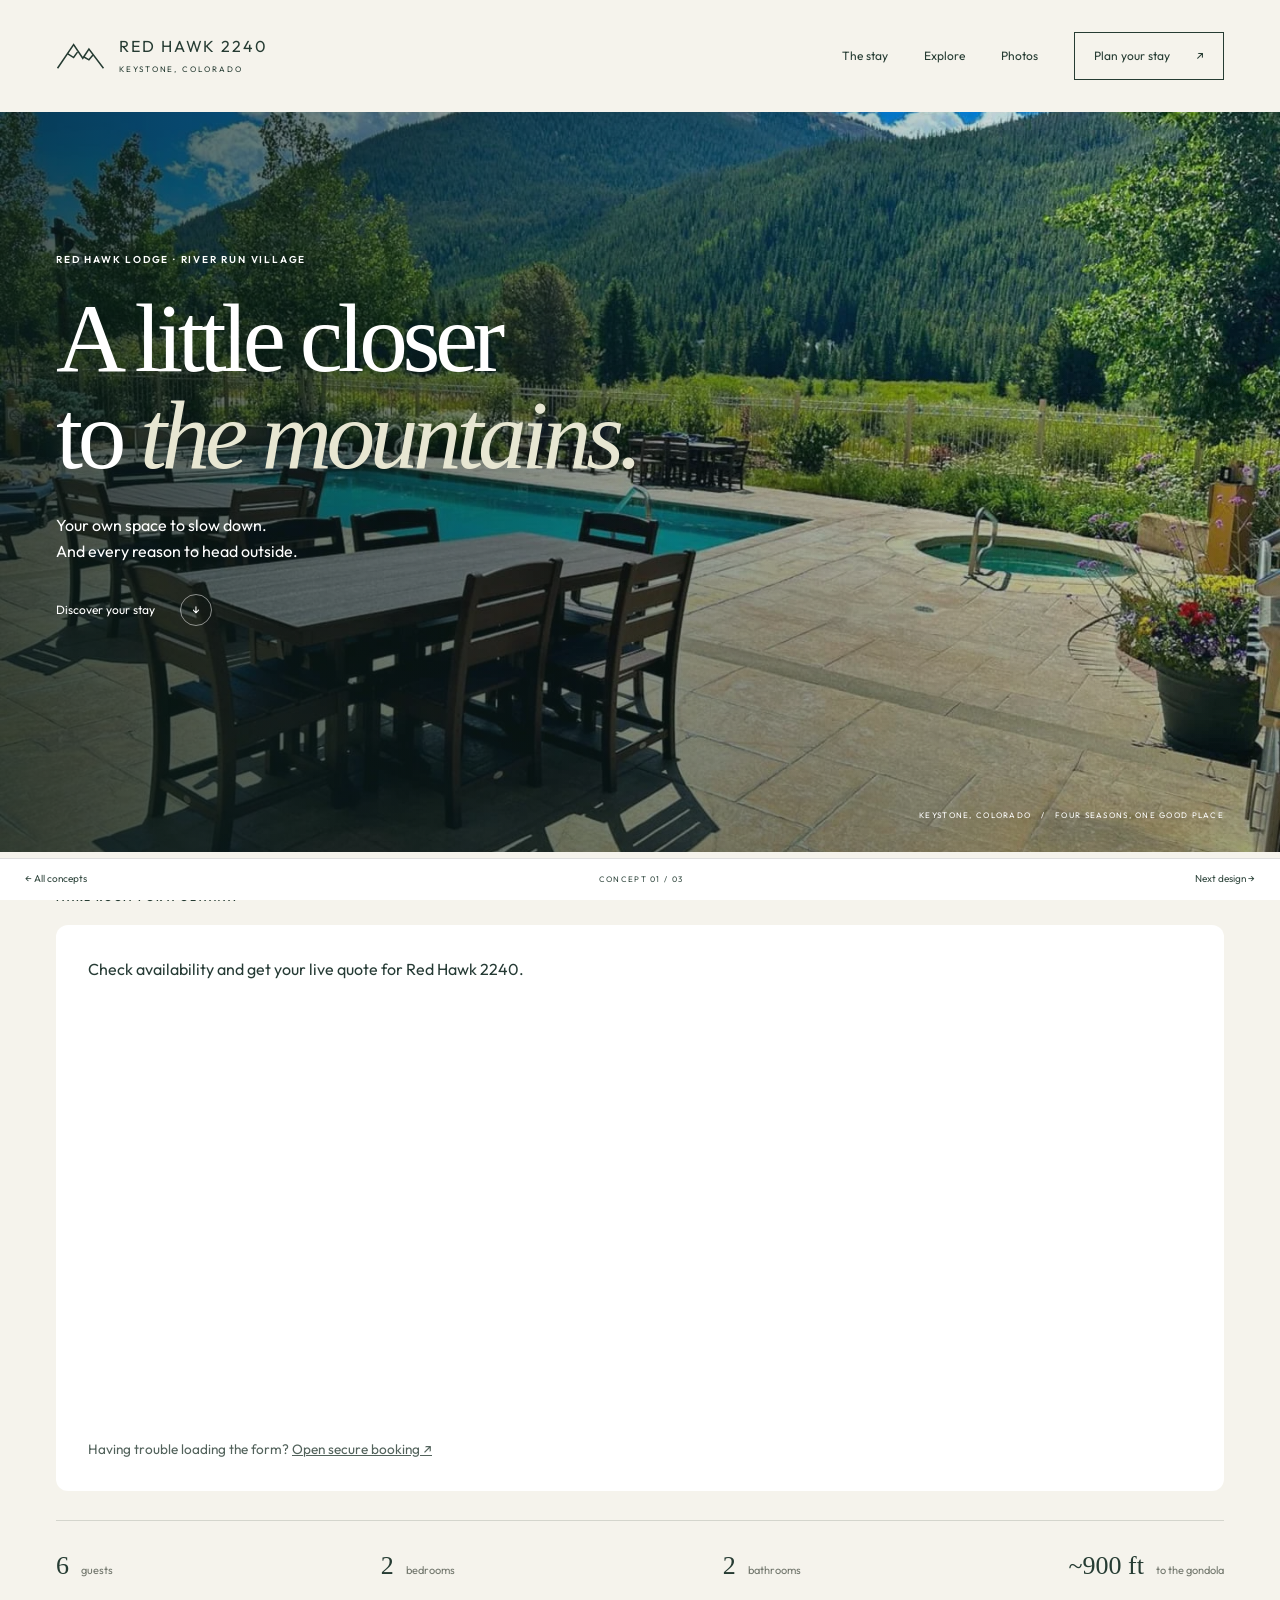
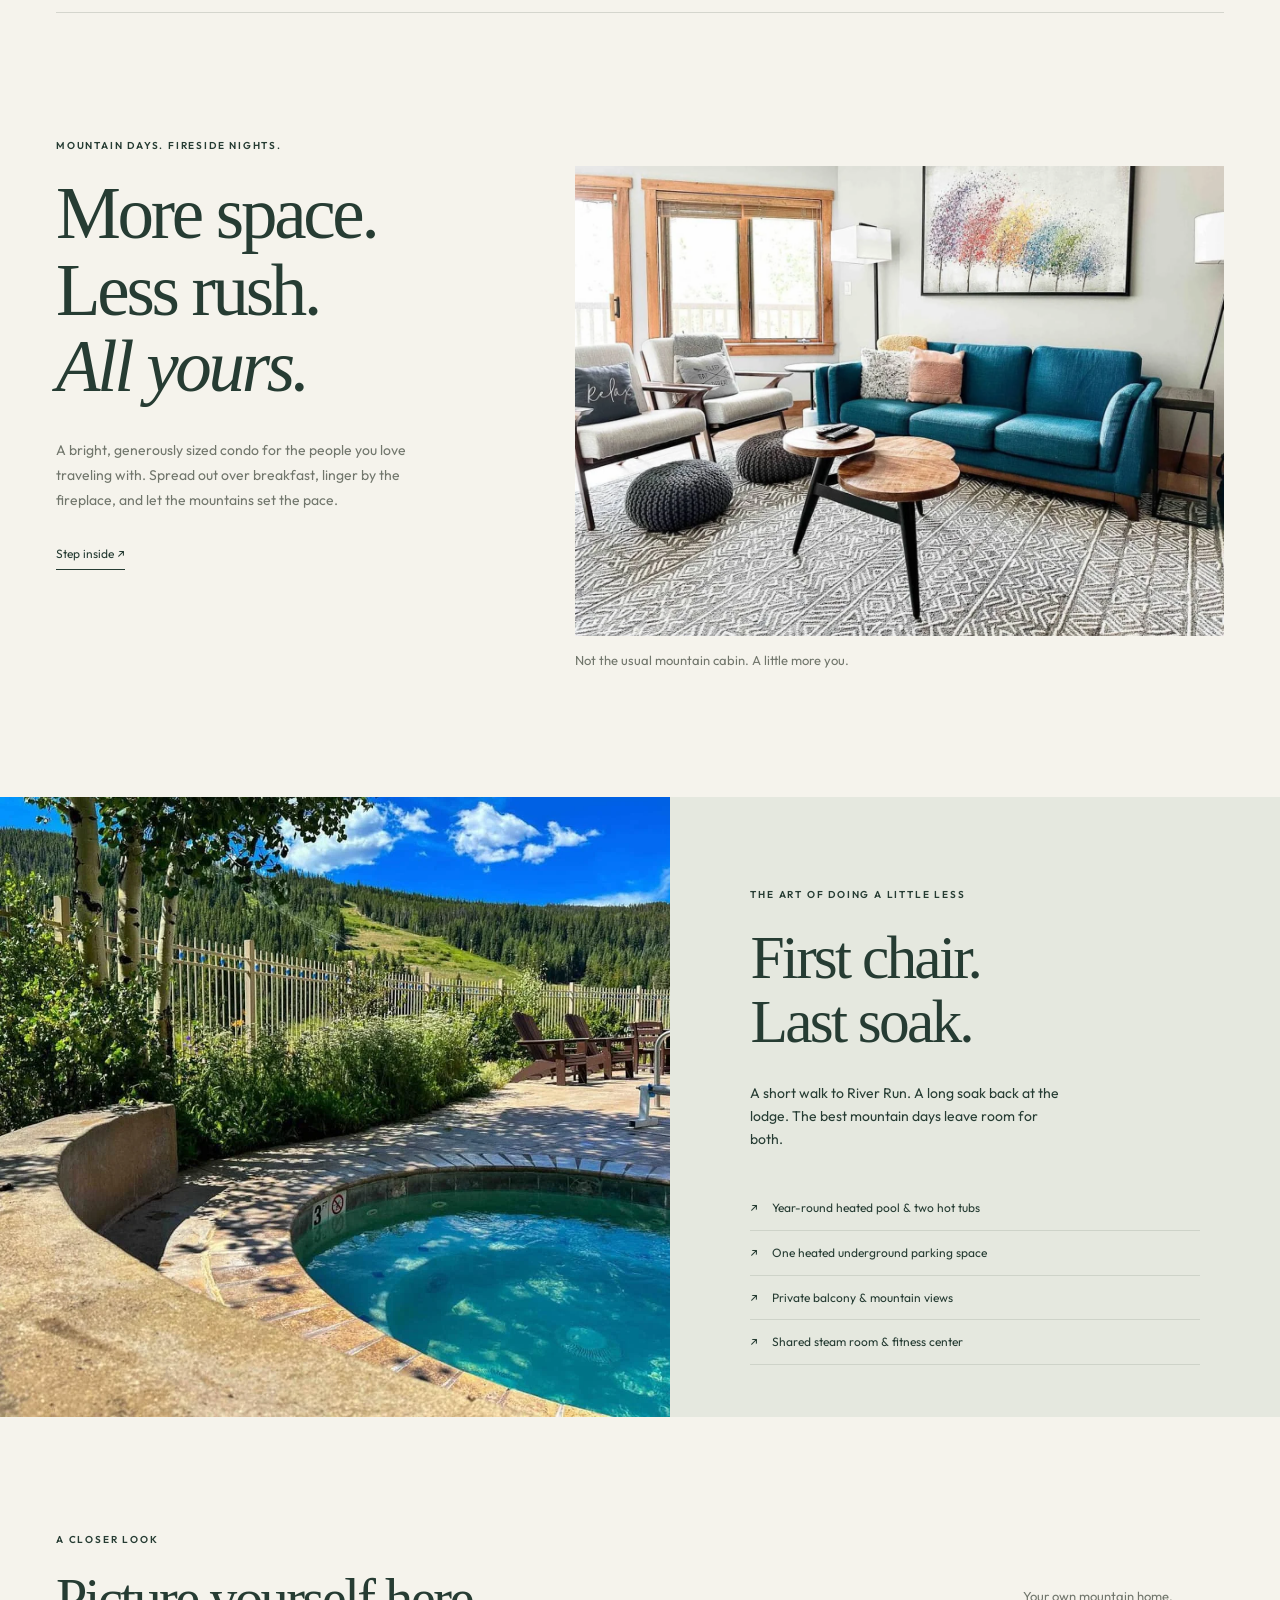
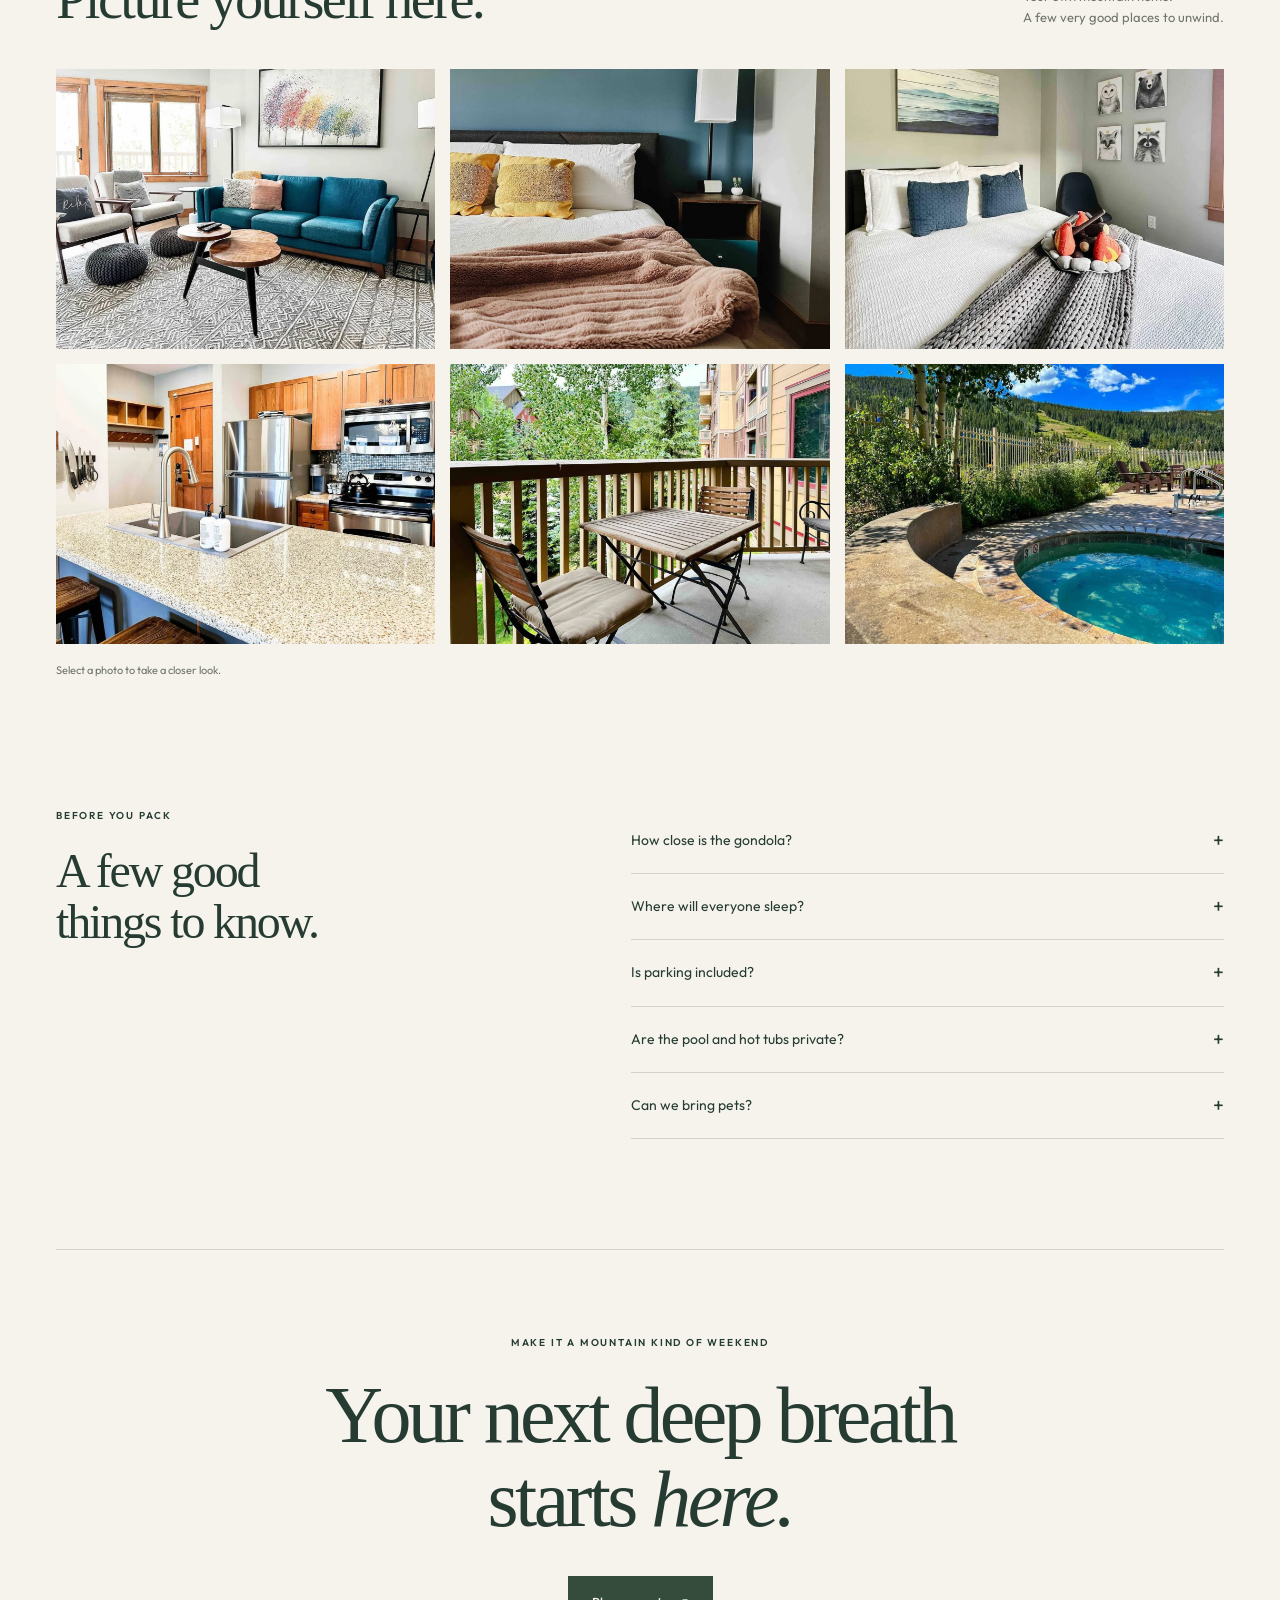
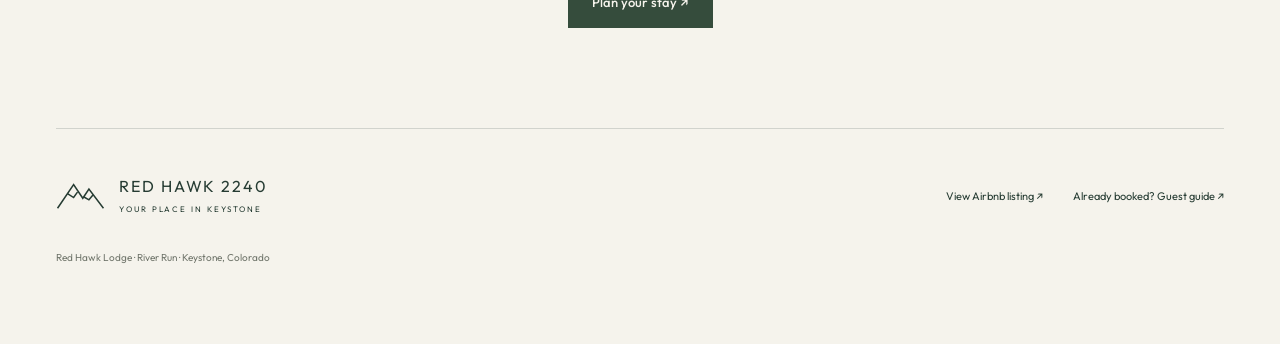
==== alpine.html @ 63267ed0 "Connect Red Hawk mockups to OwnerRez booking widget" ====
<!doctype html><html lang="en"><head><meta charset="utf-8"><meta name="viewport" content="width=device-width, initial-scale=1"><meta name="robots" content="noindex,nofollow"><title>The Alpine Edit | Red Hawk 2240</title><meta name="description" content="A Red Hawk 2240 direct-booking design concept, featuring the actual Keystone condo."><link rel="icon" href="assets/favicon.svg" type="image/svg+xml"><link rel="stylesheet" href="styles.css"></head><body class="alpine"><a class="skip-link" href="#main">Skip to content</a><header class="site-header"><a class="brand" href="alpine.html"><svg viewBox="0 0 64 40" aria-hidden="true"><path d="M2 36 23 5l12 18 8-12 19 25M15 17l8 5 5-7M36 21l7 4 5-6" fill="none" stroke="currentColor" stroke-width="2"/></svg><span>RED HAWK <b>2240</b><small>KEYSTONE, COLORADO</small></span></a><nav aria-label="Main navigation"><a href="#stay">The stay</a><a href="#explore">Explore</a><a href="#gallery">Photos</a><a class="nav-book" href="#book">Plan your stay <span>↗</span></a></nav></header><main id="main"><section class="alpine-hero"><img class="hero-image" src="assets/photo-00.webp" alt="Heated pool and sunlit mountains at Red Hawk Lodge" loading="eager" width="1440" height="1080"><div class="hero-shade"></div><div class="alpine-hero-copy wrap"><p class="eyebrow">RED HAWK LODGE · RIVER RUN VILLAGE</p><h1>A little closer<br>to <em>the mountains.</em></h1><p>Your own space to slow down.<br>And every reason to head outside.</p><a class="hero-link" href="#stay">Discover your stay <span>↓</span></a></div><span class="hero-coordinate">KEYSTONE, COLORADO &nbsp; / &nbsp; FOUR SEASONS, ONE GOOD PLACE</span></section><section class="alpine-book wrap" id="book"><p class="eyebrow">MAKE ROOM FOR A GETAWAY</p><div class="booking-provider"><p class="booking-intro">Check availability and get your live quote for Red Hawk 2240.</p><div class="ownerrez-widget" data-propertyId="bc7244c04d284b70baab4dede8d52fb0" data-widget-type="Red Hawk 2240 — Direct Booking - Booking/Inquiry" data-widgetId="f13cd4d5594545a4b410a094355b8b4d"></div><p class="booking-fallback">Having trouble loading the form? <a href="https://app.ownerrez.com/widgets/f13cd4d5594545a4b410a094355b8b4d?view=form&amp;propertyKey=bc7244c04d284b70baab4dede8d52fb0" target="_blank" rel="noopener">Open secure booking ↗</a></p></div></section><div class="facts wrap"><span><b>6</b> guests</span><span><b>2</b> bedrooms</span><span><b>2</b> bathrooms</span><span><b>~900 ft</b> to the gondola</span></div><section class="editorial wrap" id="stay"><div><p class="eyebrow">MOUNTAIN DAYS. FIRESIDE NIGHTS.</p><h2>More space.<br>Less rush.<br><em>All yours.</em></h2><p>A bright, generously sized condo for the people you love traveling with. Spread out over breakfast, linger by the fireplace, and let the mountains set the pace.</p><a class="underlink" href="#gallery">Step inside ↗</a></div><figure><button class="photo " data-photo="assets/photo-01.webp" data-caption="Contemporary living room with teal sofa and warm wood finishes" aria-label="Enlarge: Contemporary living room with teal sofa and warm wood finishes"><img class="" src="assets/photo-01.webp" alt="Contemporary living room with teal sofa and warm wood finishes" loading="lazy" width="1440" height="1080"></button><figcaption>Not the usual mountain cabin. A little more you.</figcaption></figure></section><section class="amenity-story" id="explore"><div class="amenity-photo"><img class="" src="assets/photo-24.webp" alt="Outdoor hot tub surrounded by aspens and mountain scenery" loading="lazy" width="1440" height="1080"></div><div><p class="eyebrow">THE ART OF DOING A LITTLE LESS</p><h2>First chair.<br>Last soak.</h2><p>A short walk to River Run. A long soak back at the lodge. The best mountain days leave room for both.</p><ul class="amenity-list"><li>Year-round heated pool & two hot tubs</li><li>One heated underground parking space</li><li>Private balcony & mountain views</li><li>Shared steam room & fitness center</li></ul></div></section><section class="gallery-section wrap" id="gallery"><div class="section-top"><div><p class="eyebrow">A CLOSER LOOK</p><h2>Picture yourself here.</h2></div><p>Your own mountain home.<br>A few very good places to unwind.</p></div><div class="gallery-grid"><button class="photo " data-photo="assets/photo-01.webp" data-caption="Bright living room with teal sofa and mountain light" aria-label="Enlarge: Bright living room with teal sofa and mountain light"><img class="" src="assets/photo-01.webp" alt="Bright living room with teal sofa and mountain light" loading="lazy" width="1440" height="1080"></button><button class="photo " data-photo="assets/photo-09.webp" data-caption="King bedroom with an ensuite bathroom" aria-label="Enlarge: King bedroom with an ensuite bathroom"><img class="" src="assets/photo-09.webp" alt="King bedroom with an ensuite bathroom" loading="lazy" width="1440" height="1080"></button><button class="photo " data-photo="assets/photo-12.webp" data-caption="Queen bedroom with large windows" aria-label="Enlarge: Queen bedroom with large windows"><img class="" src="assets/photo-12.webp" alt="Queen bedroom with large windows" loading="lazy" width="1440" height="1080"></button><button class="photo " data-photo="assets/photo-14.webp" data-caption="Fully equipped kitchen and breakfast counter" aria-label="Enlarge: Fully equipped kitchen and breakfast counter"><img class="" src="assets/photo-14.webp" alt="Fully equipped kitchen and breakfast counter" loading="lazy" width="1440" height="1080"></button><button class="photo " data-photo="assets/photo-05.webp" data-caption="Private balcony framed by aspen trees" aria-label="Enlarge: Private balcony framed by aspen trees"><img class="" src="assets/photo-05.webp" alt="Private balcony framed by aspen trees" loading="lazy" width="1440" height="1080"></button><button class="photo " data-photo="assets/photo-24.webp" data-caption="Shared outdoor hot tub with mountain views" aria-label="Enlarge: Shared outdoor hot tub with mountain views"><img class="" src="assets/photo-24.webp" alt="Shared outdoor hot tub with mountain views" loading="lazy" width="1440" height="1080"></button></div><p class="gallery-note">Select a photo to take a closer look.</p></section><section class="faq wrap"><div><p class="eyebrow">BEFORE YOU PACK</p><h2>A few good<br>things to know.</h2></div><div><details><summary>How close is the gondola?</summary><p>The listing describes an approximately 900-foot walk to the River Run Gondola and Village. Bring comfortable shoes for the short walk.</p></details><details><summary>Where will everyone sleep?</summary><p>A king bedroom, a queen bedroom and a fold-away Murphy bed give your group room to settle in. The condo accommodates up to six overnight guests, with two full bathrooms.</p></details><details><summary>Is parking included?</summary><p>One space in the heated underground garage is included. An elevator serves the building. Additional vehicles need separate parking arrangements.</p></details><details><summary>Are the pool and hot tubs private?</summary><p>The heated pool, two hot tubs, steam room, fitness center and game room are shared Red Hawk Lodge amenities, subject to building access and maintenance.</p></details><details><summary>Can we bring pets?</summary><p>The current house rules do not allow pets or smoking. Please review the full rules and current conditions before reserving.</p></details></div></section><section class="closing wrap"><p class="eyebrow">MAKE IT A MOUNTAIN KIND OF WEEKEND</p><h2>Your next deep breath<br>starts <em>here.</em></h2><a class="button" href="#book">Plan your stay ↗</a></section></main><footer class="site-footer wrap"><a class="brand" href="alpine.html"><svg viewBox="0 0 64 40" aria-hidden="true"><path d="M2 36 23 5l12 18 8-12 19 25M15 17l8 5 5-7M36 21l7 4 5-6" fill="none" stroke="currentColor" stroke-width="2"/></svg><span>RED HAWK <b>2240</b><small>YOUR PLACE IN KEYSTONE</small></span></a><div><a href="https://www.airbnb.com/rooms/45842208" target="_blank" rel="noopener">View Airbnb listing ↗</a><a href="https://checkin.redhawk2240.com" target="_blank" rel="noopener">Already booked? Guest guide ↗</a></div><p>Red Hawk Lodge · River Run · Keystone, Colorado</p></footer><aside class="concept-bar" aria-label="Design concepts"><a href="index.html">← All concepts</a><span>CONCEPT 01 / 03</span><a href="gatherings.html">Next design →</a></aside><dialog class="lightbox"><button class="dialog-close" aria-label="Close photo">×</button><img alt=""><p></p><div class="lightbox-controls"><button data-direction="-1" aria-label="Previous photo">← Previous</button><button data-direction="1" aria-label="Next photo">Next →</button></div></dialog><script src="site.js"></script><script src="https://app.ownerrez.com/widget.js" async></script></body></html>
---- styles.css ----
@font-face{font-family:Outfit;src:url('assets/outfit.ttf') format('truetype');font-display:swap;font-weight:100 900}*{box-sizing:border-box}html{scroll-behavior:smooth;scroll-padding-top:35px}body{margin:0;background:var(--paper);color:var(--ink);font:16px/1.65 Outfit,Arial,sans-serif;padding-bottom:42px}body.alpine{--paper:#f5f3ec;--ink:#263c33;--accent:#354c3c;--muted:#71766c}body.gatherings{--paper:#fffaf1;--ink:#193e3b;--accent:#c94f37;--muted:#656e68}body.summit{--paper:#151d20;--ink:#f5f4e9;--accent:#d2ef79;--muted:#b0bab8}img{max-width:100%;display:block;object-fit:cover}a{color:inherit;text-decoration:none}button,input,select{font:inherit}button,a,input,select,summary{-webkit-tap-highlight-color:transparent}button{cursor:pointer}a:focus-visible,button:focus-visible,summary:focus-visible,input:focus-visible,select:focus-visible{outline:3px solid #d6854c;outline-offset:5px}button{color:inherit}p{margin:0 0 1.3em}h1,h2,h3{font-weight:400;line-height:1.05;margin:0}h1,h2,h3{font-family:Georgia,'Times New Roman',serif}h1{letter-spacing:-.055em}h2{font-size:clamp(38px,4.8vw,70px);letter-spacing:-.045em}h3{font-size:30px;letter-spacing:-.03em}em{font-weight:400}figure{margin:0}figcaption{font-size:13px;margin-top:14px;color:var(--muted)}.wrap{width:min(1280px,calc(100% - 112px));margin-inline:auto}.eyebrow{font-size:10px;font-weight:600;letter-spacing:.18em;line-height:1.6;margin-bottom:22px}.site-header{height:112px;display:flex;align-items:center;justify-content:space-between;gap:25px;padding:0 56px}.brand{display:flex;align-items:center;gap:14px;line-height:1.1;flex-shrink:0}.brand svg{width:49px;height:38px}.brand>span{font-size:16px;letter-spacing:.12em}.brand b{font-weight:400}.brand small{display:block;font-size:8px;letter-spacing:.24em;margin-top:9px}.site-header nav{display:flex;align-items:center;gap:36px;font-size:12px}.nav-book{padding:13px 19px;border:1px solid currentColor;display:flex;gap:26px;align-items:center}.button{background:var(--accent);color:var(--paper);border:0;display:inline-flex;align-items:center;justify-content:space-between;gap:32px;padding:17px 24px;font-size:13px;font-weight:500;line-height:1.4;min-height:51px}.button:hover{filter:brightness(1.12)}.underlink{display:inline-block;border-bottom:1px solid currentColor;padding-bottom:5px;margin-top:12px;font-size:12px}.hero-image{width:100%;height:100%;position:absolute;inset:0;object-fit:cover}.hero-shade{position:absolute;inset:0;background:linear-gradient(90deg,rgba(10,27,24,.73),rgba(15,30,30,.12) 85%),linear-gradient(0deg,#10282055,transparent 70%)}.alpine-hero{height:min(740px,72vw);min-height:540px;position:relative;color:#fff}.alpine-hero-copy{position:relative;padding-top:140px}.alpine-hero h1{font-size:clamp(65px,7.6vw,116px);max-width:1050px;line-height:1}.alpine-hero h1 em{color:#e7e6d2}.alpine-hero-copy>p:not(.eyebrow){font-size:16px;line-height:1.65;margin:27px 0}.hero-link{font-size:12px;display:flex;align-items:center;gap:25px;margin-top:30px;width:max-content}.hero-link span{display:inline-grid;place-items:center;border:1px solid #ffffff80;border-radius:50%;height:32px;width:32px}.hero-coordinate{position:absolute;right:56px;bottom:30px;font-size:8px;letter-spacing:.16em}.alpine-book{padding:38px 0 29px}.alpine-book>.eyebrow{margin-bottom:19px}.booking-form{display:grid;grid-template-columns:1fr 1fr .8fr 1.1fr;align-items:end;gap:20px;position:relative}.booking-form label{display:block;font-size:9px;letter-spacing:.12em;line-height:1.5;font-weight:500;padding-right:20px;border-right:1px solid #8a938b55}.booking-form input,.booking-form select{display:block;width:100%;background:transparent;border:0;color:inherit;font-size:15px;padding:6px 0 0;min-height:36px;letter-spacing:0;outline-offset:0}.booking-form select option{color:#233f37}.date-error{grid-column:1/-1;color:#b53924;font-size:13px;margin:0}.date-error:empty{display:none}.facts{display:flex;justify-content:space-between;border-top:1px solid #9ca39860;border-bottom:1px solid #9ca39860;padding:24px 0;font-size:11px;color:var(--muted)}.facts b{font-family:Georgia,serif;font-size:26px;font-weight:400;color:var(--ink);margin-right:10px}.editorial{display:grid;grid-template-columns:.85fr 1.35fr;gap:110px;padding-block:125px}.editorial h2{font-size:clamp(50px,5.7vw,84px);margin:0 0 32px}.editorial p:not(.eyebrow){max-width:350px;font-size:14px;color:var(--muted);line-height:1.8}.editorial figure{padding-top:28px}.photo{display:block;border:0;padding:0;background:transparent;width:100%;overflow:hidden;text-align:left}.photo img{width:100%;height:100%;transition:transform .5s}.photo:hover img{transform:scale(1.035)}.editorial .photo{height:470px}.amenity-story{display:grid;grid-template-columns:1.1fr 1fr;background:#e5e8df}.amenity-photo img{height:620px;width:100%}.amenity-story>div:last-child{padding:90px 80px 50px}.amenity-story h2{margin-bottom:28px}.amenity-story p:not(.eyebrow){font-size:14px;max-width:320px}.amenity-list{padding:0;list-style:none;margin:35px 0 0;font-size:12px}.amenity-list li{border-bottom:1px solid #a8b0a560;padding:12px 0}.amenity-list li:before{content:'↗';margin-right:14px}.gallery-section{padding-block:115px}.section-top{display:flex;justify-content:space-between;align-items:end;gap:30px;margin-bottom:40px}.section-top h2{font-size:clamp(36px,4.4vw,64px)}.section-top>p{font-size:13px;color:var(--muted);margin:0;flex-shrink:0}.gallery-grid{display:grid;grid-template-columns:repeat(3,1fr);gap:15px}.gallery-grid .photo{height:280px}.gallery-note{font-size:11px;margin-top:17px;color:var(--muted)}.faq{display:grid;grid-template-columns:1fr 1.25fr;gap:100px;padding-bottom:110px}.faq h2{font-size:48px}.faq details{border-bottom:1px solid #87948c55}.faq summary{padding:21px 30px 21px 0;font-size:14px;cursor:pointer;position:relative;list-style:none}.faq summary::-webkit-details-marker{display:none}.faq summary:after{content:'+';position:absolute;right:0;font-size:20px;top:15px}.faq details[open] summary:after{content:'−'}.faq details p{font-size:13px;color:var(--muted);max-width:500px}.closing{text-align:center;border-top:1px solid #87948c55;padding-block:85px 100px}.closing h2{margin-bottom:35px;font-size:80px}.site-footer{padding:48px 0 36px;border-top:1px solid #87948c55;display:grid;grid-template-columns:1fr 1fr;gap:35px}.site-footer>div{display:flex;align-items:center;justify-content:end;gap:30px;font-size:11px}.site-footer>p{font-size:10px;color:var(--muted);grid-column:1/-1;margin:0}.concept-bar{position:fixed;bottom:0;left:0;right:0;background:#fff;color:#344a41;height:42px;z-index:10;display:flex;justify-content:space-between;align-items:center;padding:0 25px;font-size:10px;border-top:1px solid #0002}.concept-bar span{font-size:8px;letter-spacing:.16em}.skip-link{position:fixed;top:-100px;left:12px;background:white;color:#123;padding:10px;z-index:30}.skip-link:focus{top:10px}dialog{border:0;padding:50px;background:#f7f4ed;color:#263c33;width:min(580px,calc(100% - 32px));max-height:90vh;box-shadow:0 30px 100px #0004}dialog::backdrop{background:#0d1919cc;backdrop-filter:blur(6px)}dialog h2{font-size:48px;margin-bottom:24px}.dialog-close{position:absolute;right:14px;top:10px;background:none;border:0;font-size:30px;line-height:1;padding:10px}.stay-summary{font-size:16px}.preview-note{padding:22px;background:#e8e9df;font-size:13px;margin-block:25px}.preview-note p{margin:8px 0 0}.inquiry-dialog .button{background:#263c33;color:white;width:100%;font-size:12px}.text-button{background:none;border:0;display:block;margin:18px auto 0;padding:10px;font-size:12px;text-decoration:underline}.lightbox{background:#111b1b;color:white;width:min(1200px,calc(100% - 30px));padding:45px 25px 20px}.lightbox>img{max-height:68vh;width:auto;margin:auto;object-fit:contain}.lightbox>p{margin:18px auto 12px;font-size:13px;text-align:center}.lightbox-controls{display:flex;justify-content:space-between}.lightbox-controls button{background:transparent;border:1px solid #fff5;color:#fff;padding:8px 18px;font-size:12px}
/* Concept 02: a colorful, welcoming family editorial. */
.gatherings h1,.gatherings h2,.gatherings h3{font-family:Georgia,serif}.gatherings .site-header{height:106px}.gatherings .nav-book{border:0;background:#c94f37;color:#fff;border-radius:5px}.gatherings .button{border-radius:5px;color:#fff}.family-hero{display:grid;grid-template-columns:1.05fr 1fr;gap:70px;padding-top:55px;padding-bottom:95px;align-items:center}.family-heading h1{font-size:clamp(50px,5.35vw,80px);letter-spacing:-.055em;line-height:1.08}.family-heading h1 em{color:#bc4c37}.family-heading>p:not(.eyebrow){max-width:370px;font-size:15px;margin-block:26px}.hand-note{display:block;font-family:Georgia,serif;font-style:italic;font-size:16px;color:#7b795f;transform:rotate(-4deg);margin:28px 0 0 55px}.family-collage{height:560px;position:relative;padding:0 0 100px 28px}.collage-main{height:430px;width:100%;border-radius:150px 150px 8px 8px;object-position:48% center}.collage-small{width:55%;height:220px;position:absolute;bottom:0;left:-30px;transform:rotate(-6deg);border:8px solid var(--paper);border-radius:5px}.round-stamp{position:absolute;bottom:25px;right:-10px;height:132px;width:132px;display:flex;flex-direction:column;align-items:center;justify-content:center;background:#efe5ae;color:#193e3b;border-radius:50%;font-size:10px;line-height:1.1;transform:rotate(10deg);letter-spacing:.1em}.round-stamp span{font-size:8px;letter-spacing:0}.family-ticker{display:flex;align-items:center;justify-content:space-around;gap:25px;background:#e9edda;padding:22px;font-size:10px;font-weight:500;letter-spacing:.15em;overflow:hidden;white-space:nowrap}.family-ticker span:nth-child(even){font-size:24px;line-height:1}.family-plan{padding:65px 0;display:grid;grid-template-columns:.85fr 1.7fr;gap:45px;align-items:center;border-bottom:1px solid #9998}.family-plan .eyebrow{font-size:8px;margin-bottom:12px}.family-plan h2{font-size:32px}.family-plan .booking-form{gap:12px}.family-plan .button{padding:15px 17px;gap:15px}.family-plan input,.family-plan select{font-size:12px}.family-stay{padding:95px 0 100px}.family-stay .section-top h2{font-size:50px}.family-room-grid{display:grid;grid-template-columns:repeat(3,1fr);gap:26px}.family-room-grid .photo{height:280px;border-radius:8px}.room-number{display:block;font-size:9px;letter-spacing:.12em;margin:24px 0 14px;color:#a14632}.family-room-grid h3{font-size:28px;margin-bottom:15px}.family-room-grid p{font-size:13px;color:var(--muted);max-width:340px}.family-outdoors{display:grid;grid-template-columns:1fr 1fr;background:#e9edda;align-items:center}.family-outdoors>div:first-child{height:600px;padding:50px}.family-outdoors img{width:100%;height:100%;border-radius:250px 250px 12px 12px}.family-outdoors>div:last-child{padding:60px 70px 60px 35px}.family-outdoors h2{font-size:60px;margin-bottom:24px}.family-outdoors p:not(.eyebrow){font-size:14px;max-width:370px}.family-mini-facts{display:flex;justify-content:space-between;gap:20px;padding-top:25px;font-size:12px}.family-mini-facts>span{display:flex;flex-direction:column;align-items:center;gap:5px}.family-mini-facts b{font-size:12px;font-weight:600}.gatherings .gallery-grid .photo{border-radius:7px}.family-closing{background:#f0d5bc;border-radius:240px 240px 0 0;padding:80px 30px 90px;text-align:center;margin-bottom:70px;max-width:950px}.family-closing h2{font-size:85px;margin-bottom:30px}.family-closing h2 em{color:#aa4937}.gatherings .site-footer{border-top:0}
/* Concept 03: a graphic mountain basecamp. */
.summit{font-weight:350}.summit h1,.summit h2,.summit h3{font-family:Outfit,'Arial Black',Arial,sans-serif;font-weight:700;letter-spacing:-.055em}.summit .site-header{height:95px}.summit .brand{color:var(--accent)}.summit .nav-book{background:var(--accent);border-color:var(--accent);color:#151d20;font-weight:600}.summit-hero{height:710px;position:relative}.summit .hero-image{object-position:center 58%}.summit .hero-shade{background:linear-gradient(90deg,#101a23a8,#16232d22),linear-gradient(0deg,#101a23bd,transparent 90%)}.summit-copy{position:relative;padding-top:115px}.summit-copy .eyebrow{color:#d2ef79}.summit-copy h1{font-size:clamp(85px,10.8vw,158px);line-height:.92;letter-spacing:-.055em}.summit-copy h1 span{color:#d2ef79}.summit-hero-bottom{display:flex;justify-content:space-between;align-items:end;padding-top:35px}.summit-hero-bottom p{font-size:16px;margin:0}.circle-link{width:70px;height:70px;border:1px solid #d2ef79;border-radius:50%;font-size:40px;display:grid;place-items:center;color:#d2ef79}.summit-caption{position:absolute;bottom:25px;left:56px;font-size:8px;letter-spacing:.2em}.summit-book{background:#d2ef79;color:#172122;padding-block:28px}.summit-book .eyebrow{font-size:9px;margin-bottom:16px}.summit-book .button{background:#172122;color:#d2ef79}.summit-stat-grid{display:grid;grid-template-columns:repeat(3,1fr);padding-block:48px;border-bottom:1px solid #ffffff30}.summit-stat-grid>div{display:flex;align-items:center;gap:24px;justify-content:center;border-right:1px solid #ffffff30}.summit-stat-grid>div:first-child{justify-content:start}.summit-stat-grid>div:last-child{border:0;justify-content:end}.summit-stat-grid b{font-size:54px;font-weight:500;line-height:1}.summit-stat-grid b small{font-size:14px;margin-left:5px}.summit-stat-grid span{font-size:8px;letter-spacing:.1em;max-width:125px;line-height:1.6;color:#c3cdc6}.summit-stay{padding-block:100px}.summit-heading h2{font-size:clamp(45px,5.7vw,84px);margin-bottom:45px}.summit-heading h2 span{color:#99a39c}.summit-room{display:grid;grid-template-columns:1.35fr 1fr;gap:85px;align-items:center}.summit-room .photo{height:510px}.summit-room h3{font-size:48px;margin-bottom:25px}.summit-room p:not(.eyebrow){font-size:14px;color:var(--muted)}.summit .amenity-list{color:#c0c8c1}.summit .underlink{color:#d2ef79}.summit-explore{padding-bottom:80px}.summit-explore h2{font-size:76px}.season-tabs{display:flex;border:1px solid #7d877c;padding:5px;gap:5px}.season-tabs button{background:transparent;color:#f5f4e9;border:0;padding:10px 25px;font-size:12px}.season-tabs .active{background:#d2ef79;color:#172122}.season-panel{position:relative;height:530px;overflow:hidden}.season-image{width:100%;height:100%}.season-panel>div{position:absolute;inset:0;background:linear-gradient(90deg,#121f28e6,transparent);display:flex;flex-direction:column;justify-content:center;align-items:start;padding:60px}.season-panel h3{font-size:55px;margin-bottom:25px}.season-panel p:not(.eyebrow){font-size:14px;max-width:320px;color:#e6eae6}.summit .gallery-section{border-top:1px solid #ffffff30;padding-top:80px}.summit .section-top h2{font-size:54px}.summit .gallery-grid{gap:12px}.summit .faq h2{font-size:47px}.summit .faq details{border-color:#ffffff30}.summit-closing{border-top:1px solid #ffffff30;padding-block:80px 100px}.summit-closing h2{font-size:clamp(76px,10vw,140px);line-height:.95;margin-bottom:40px}.summit-closing h2 span{color:var(--accent)}.summit .button{color:#172122}.summit .site-footer{border-color:#ffffff30}.summit .concept-bar{background:#d2ef79;color:#172122}
/* Comparison gallery */
body.comparison{--paper:#f5f3ec;--ink:#263c33;--muted:#687469;--accent:#263c33;padding-bottom:0}.comparison-header{padding:55px 0 30px;display:flex;justify-content:space-between;align-items:center}.comparison-header>span{font-size:10px;letter-spacing:.15em}.comparison-intro{padding:60px 0 55px;display:grid;grid-template-columns:1.4fr 1fr;gap:70px;align-items:end}.comparison-intro h1{font-size:clamp(55px,6vw,86px)}.comparison-intro>div:last-child{font-size:14px;max-width:400px;color:#687469}.concept-cards{display:grid;grid-template-columns:repeat(3,1fr);gap:25px;padding-bottom:80px}.concept-card{display:block;border-top:1px solid #a6afa3;padding-top:20px}.concept-card .number{font-size:10px;letter-spacing:.15em;display:block;margin-bottom:18px}.concept-card img{height:270px;width:100%;object-position:top;object-fit:cover;transition:transform .4s}.concept-card:hover img{transform:translateY(-5px)}.concept-card h2{font-size:34px;margin:25px 0 10px}.concept-card p{font-size:13px;color:#687469;margin:0 0 20px}.concept-card .swatches{display:flex;gap:6px;margin:15px 0}.swatches i{height:14px;width:14px;border-radius:50%}.concept-card .underlink{font-size:12px}.comparison-note{border-top:1px solid #a6afa3;padding:35px 0 50px;display:grid;grid-template-columns:1fr 1fr;gap:70px;font-size:13px;color:#687469}.comparison-note h3{font-size:25px;color:#263c33;margin-bottom:15px}
@media(min-width:1700px){.site-header{padding-inline:calc((100vw - 1280px)/2)}}
@media(max-width:1050px){.wrap{width:calc(100% - 64px)}.site-header{padding-inline:32px}.site-header nav{gap:22px}.editorial{gap:55px;padding-block:85px}.amenity-story>div:last-child{padding:65px 45px}.family-hero{gap:35px}.family-collage{height:460px}.collage-main{height:350px}.collage-small{height:180px}.round-stamp{width:110px;height:110px}.family-plan{display:block}.family-plan>div{margin-bottom:25px}.family-room-grid{gap:20px}.family-room-grid .photo{height:240px}.family-outdoors>div:first-child{padding:30px;height:540px}.family-outdoors>div:last-child{padding:35px 35px 35px 15px}.family-outdoors h2{font-size:48px}.summit-room{gap:40px}.summit-stat-grid>div{gap:15px}.summit-stat-grid b{font-size:40px}.summit-stat-grid span{font-size:7px;max-width:100px}.gallery-grid .photo{height:230px}.faq{gap:50px}.concept-card img{height:220px}}
@media(max-width:700px){html{scroll-padding-top:20px}.wrap{width:calc(100% - 40px)}.site-header,.gatherings .site-header,.summit .site-header{height:88px;padding:0 20px}.brand{gap:9px}.brand svg{width:33px}.brand>span{font-size:12px}.brand small{font-size:6px;margin-top:6px}.site-header nav{gap:0}.site-header nav>a:not(.nav-book){display:none}.nav-book{padding:10px 12px;gap:14px;font-size:10px}.alpine-hero{height:620px;min-height:0}.alpine-hero-copy{padding-top:135px}.alpine-hero h1{font-size:58px;line-height:1.03}.alpine-hero-copy .eyebrow{font-size:8px}.alpine-hero-copy>p:not(.eyebrow){font-size:14px}.hero-coordinate{right:20px;left:20px;font-size:6px;bottom:24px;letter-spacing:.13em}.alpine .hero-image{object-position:58% center}.alpine-book{padding-top:30px}.booking-form{grid-template-columns:1fr 1fr;gap:22px 15px}.booking-form label{padding-right:10px}.booking-form label:nth-child(2){border:0}.booking-form input,.booking-form select{font-size:13px}.booking-form .button{padding:16px;gap:12px;font-size:12px}.facts{display:grid;grid-template-columns:1fr 1fr;gap:20px;font-size:10px;padding-block:25px}.facts b{font-size:23px;display:block;margin:0}.editorial{grid-template-columns:1fr;padding-block:65px;gap:35px}.editorial h2{font-size:58px;margin-bottom:25px}.editorial p:not(.eyebrow){max-width:none}.editorial figure{padding:0}.editorial .photo{height:350px}.amenity-story{grid-template-columns:1fr}.amenity-photo img{height:360px}.amenity-story>div:last-child{padding:45px 25px 50px}.amenity-story h2{font-size:54px}.gallery-section{padding-block:65px}.section-top{display:block;margin-bottom:28px}.section-top>p{margin-top:20px}.section-top h2{font-size:40px}.gallery-grid{grid-template-columns:1fr 1fr;gap:9px}.gallery-grid .photo{height:160px}.faq{grid-template-columns:1fr;padding-bottom:65px;gap:25px}.faq h2{font-size:42px}.faq summary{font-size:13px;padding-block:20px}.closing{padding-block:60px}.closing h2{font-size:49px}.eyebrow{font-size:8px;margin-bottom:18px}.site-footer{display:block;padding-block:35px}.site-footer>div{display:flex;flex-direction:column;align-items:start;gap:15px;margin:28px 0}.site-footer>p{font-size:9px}.concept-bar{padding-inline:14px;font-size:9px}.concept-bar span{font-size:7px}.family-hero{display:flex;flex-direction:column;align-items:stretch;gap:45px;padding-top:38px;padding-bottom:55px}.family-heading h1{font-size:52px}.family-heading>p:not(.eyebrow){font-size:14px;margin-block:23px}.hand-note{display:inline-block;margin:15px 0 0 15px;font-size:14px}.family-collage{height:455px;padding-left:35px;max-width:440px;width:100%;margin:auto}.collage-main{height:350px;border-radius:140px 140px 8px 8px}.collage-small{left:0;width:58%;height:190px}.round-stamp{right:0;bottom:10px;width:110px;height:110px;font-size:9px}.family-ticker{padding:19px;font-size:8px;gap:22px;justify-content:start}.family-plan{padding-block:40px}.family-plan .booking-form{gap:20px}.family-plan .booking-form input,.family-plan .booking-form select{font-size:13px}.family-plan .button{font-size:12px;gap:10px}.family-stay{padding-block:60px}.family-stay .section-top h2{font-size:43px}.family-room-grid{grid-template-columns:1fr;gap:30px}.family-room-grid .photo{height:320px}.family-room-grid h3{font-size:30px}.family-room-grid p{max-width:none}.family-outdoors{grid-template-columns:1fr}.family-outdoors>div:first-child{padding:30px 25px 0;height:420px}.family-outdoors>div:last-child{padding:40px 25px 45px}.family-outdoors h2{font-size:46px}.family-mini-facts{font-size:11px}.family-closing{padding:60px 20px;border-radius:180px 180px 0 0;margin-bottom:30px}.family-closing h2{font-size:51px}.family-closing .eyebrow{font-size:7px}.summit-hero{height:620px}.summit-copy{padding-top:125px}.summit-copy h1{font-size:65px;line-height:.98}.summit-copy .eyebrow{font-size:8px}.summit-hero-bottom{padding-top:32px;align-items:center;gap:20px}.summit-hero-bottom p{font-size:12px}.circle-link{width:48px;height:48px;font-size:28px;flex-shrink:0}.summit-caption{left:20px;font-size:6px;letter-spacing:.1em}.summit-book{padding-block:30px}.summit-stat-grid{gap:14px;padding-block:32px}.summit-stat-grid>div{display:block;padding-right:9px;text-align:left}.summit-stat-grid>div:last-child{padding:0}.summit-stat-grid b{font-size:33px;display:block;margin-bottom:10px}.summit-stat-grid b small{font-size:10px;margin-left:2px}.summit-stat-grid span{font-size:6px;letter-spacing:.03em;display:block}.summit-stay{padding-block:65px}.summit-heading h2{font-size:40px;margin-bottom:30px}.summit-room{grid-template-columns:1fr;gap:35px}.summit-room .photo{height:330px}.summit-room h3{font-size:43px}.summit-explore{padding-bottom:50px}.summit-explore h2{font-size:45px}.season-tabs{width:max-content;margin-top:25px}.season-tabs button{padding:9px 20px}.season-panel{height:520px}.season-panel>div{padding:30px 25px;background:linear-gradient(90deg,#121f28d9,#121f2844)}.season-panel h3{font-size:43px}.summit .gallery-section{padding-top:55px}.summit .section-top h2{font-size:39px}.summit .faq h2{font-size:40px}.summit-closing{padding-block:55px 65px}.summit-closing h2{font-size:54px}.comparison-header{padding-top:30px}.comparison-header>span{font-size:7px}.comparison-intro{display:block;padding-block:30px}.comparison-intro h1{font-size:57px;margin-bottom:30px}.concept-cards{grid-template-columns:1fr;gap:45px;padding-bottom:50px}.concept-card img{height:300px}.concept-card h2{font-size:38px}.comparison-note{grid-template-columns:1fr;gap:15px}.inquiry-dialog{padding:45px 25px 25px}dialog h2{font-size:40px}.preview-note{padding:18px}.lightbox{padding:50px 15px 15px}.lightbox>img{max-height:60vh}}
@media(prefers-reduced-motion:reduce){html{scroll-behavior:auto}*,*:before,*:after{transition:none!important}}

.summit .summit-book .button{color:#d2ef79}.summit .inquiry-dialog .button{color:#fff;background:#263c33}

/* OwnerRez provides live availability, pricing and secure booking. */
.booking-provider{width:100%;min-width:0;background:#fff;color:#263b35;padding:clamp(16px,3vw,32px);border-radius:12px;text-align:left}
.booking-intro{font-size:1rem;margin:0 0 20px;line-height:1.5}
.ownerrez-widget{width:100%;min-height:420px}
.ownerrez-widget iframe{width:100%;max-width:100%;border:0}
.booking-fallback{font-size:.85rem;line-height:1.5;margin:18px 0 0;color:#52625b}
.booking-fallback a{text-decoration:underline;color:inherit}
.family-plan .booking-provider{grid-column:1/-1}
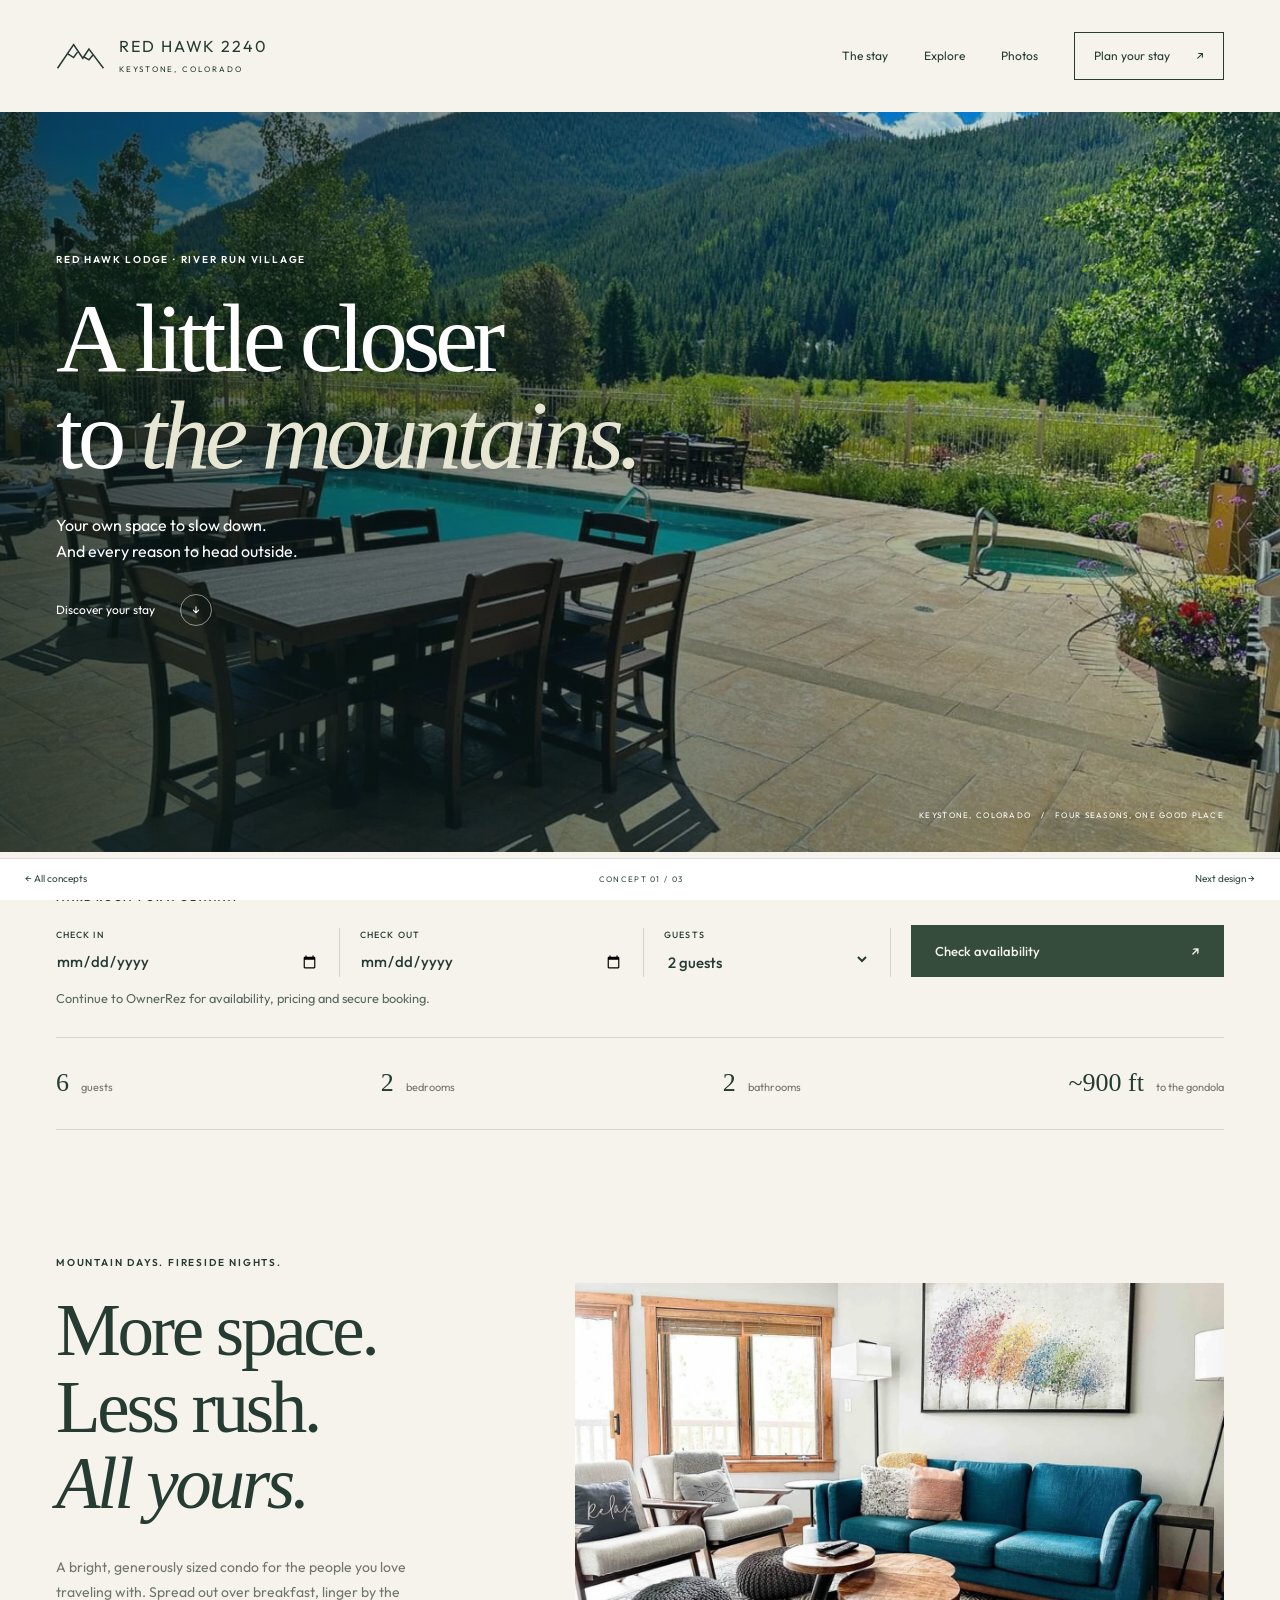
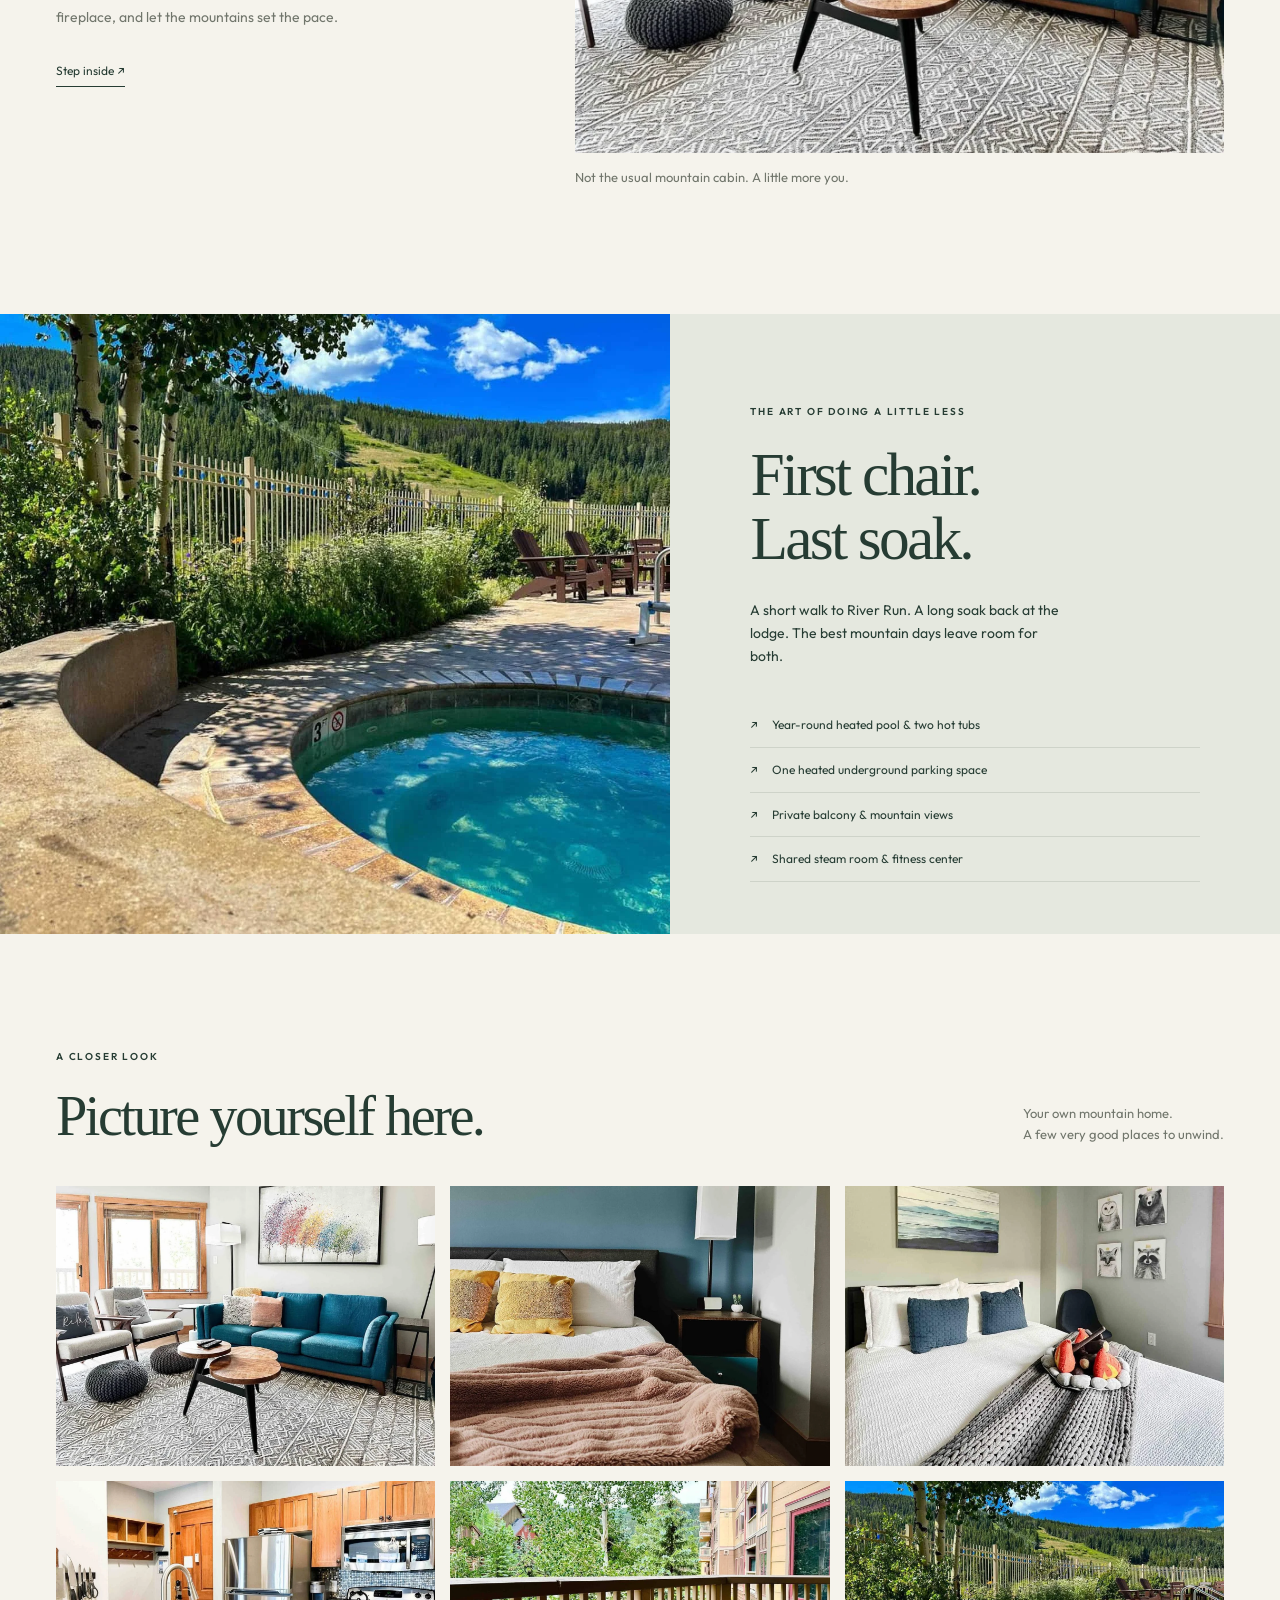
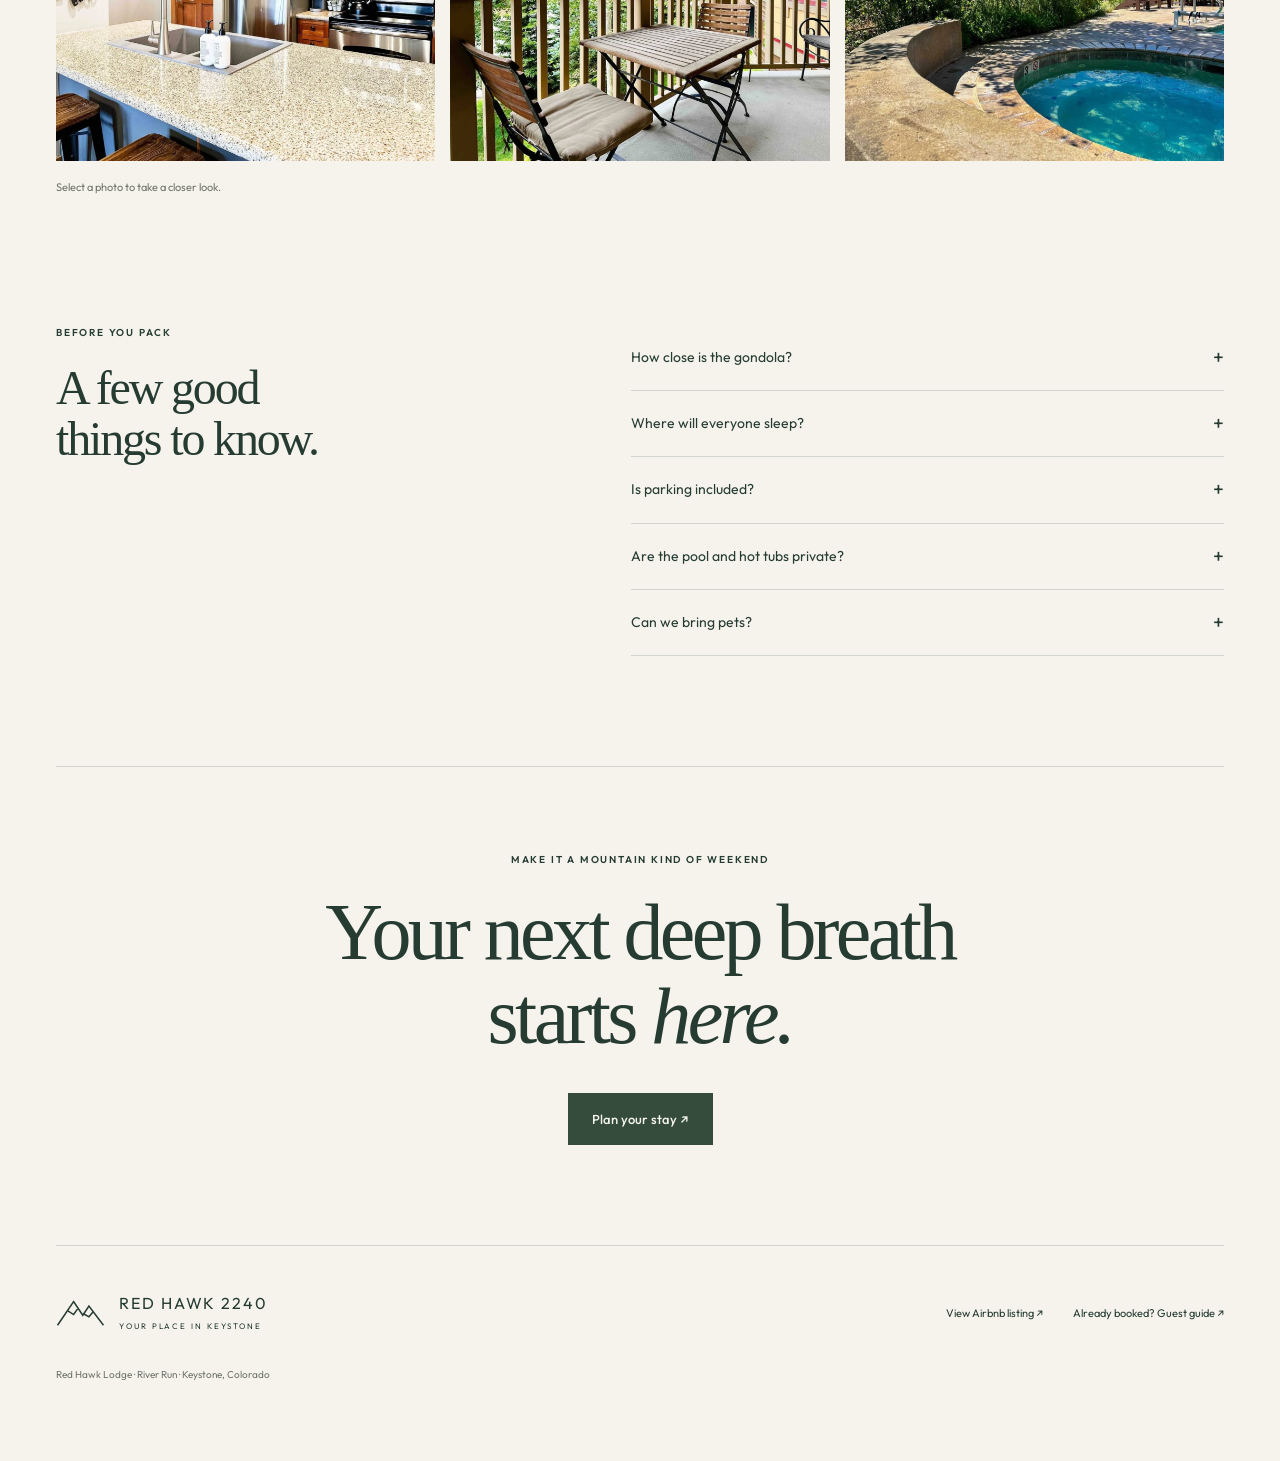
==== commit 53fbf86d: "Use compact date selector with prefilled OwnerRez booking handoff" ====
--- a/alpine.html
+++ b/alpine.html
@@ -1 +1 @@
-<!doctype html><html lang="en"><head><meta charset="utf-8"><meta name="viewport" content="width=device-width, initial-scale=1"><meta name="robots" content="noindex,nofollow"><title>The Alpine Edit | Red Hawk 2240</title><meta name="description" content="A Red Hawk 2240 direct-booking design concept, featuring the actual Keystone condo."><link rel="icon" href="assets/favicon.svg" type="image/svg+xml"><link rel="stylesheet" href="styles.css"></head><body class="alpine"><a class="skip-link" href="#main">Skip to content</a><header class="site-header"><a class="brand" href="alpine.html"><svg viewBox="0 0 64 40" aria-hidden="true"><path d="M2 36 23 5l12 18 8-12 19 25M15 17l8 5 5-7M36 21l7 4 5-6" fill="none" stroke="currentColor" stroke-width="2"/></svg><span>RED HAWK <b>2240</b><small>KEYSTONE, COLORADO</small></span></a><nav aria-label="Main navigation"><a href="#stay">The stay</a><a href="#explore">Explore</a><a href="#gallery">Photos</a><a class="nav-book" href="#book">Plan your stay <span>↗</span></a></nav></header><main id="main"><section class="alpine-hero"><img class="hero-image" src="assets/photo-00.webp" alt="Heated pool and sunlit mountains at Red Hawk Lodge" loading="eager" width="1440" height="1080"><div class="hero-shade"></div><div class="alpine-hero-copy wrap"><p class="eyebrow">RED HAWK LODGE · RIVER RUN VILLAGE</p><h1>A little closer<br>to <em>the mountains.</em></h1><p>Your own space to slow down.<br>And every reason to head outside.</p><a class="hero-link" href="#stay">Discover your stay <span>↓</span></a></div><span class="hero-coordinate">KEYSTONE, COLORADO &nbsp; / &nbsp; FOUR SEASONS, ONE GOOD PLACE</span></section><section class="alpine-book wrap" id="book"><p class="eyebrow">MAKE ROOM FOR A GETAWAY</p><div class="booking-provider"><p class="booking-intro">Check availability and get your live quote for Red Hawk 2240.</p><div class="ownerrez-widget" data-propertyId="bc7244c04d284b70baab4dede8d52fb0" data-widget-type="Red Hawk 2240 — Direct Booking - Booking/Inquiry" data-widgetId="f13cd4d5594545a4b410a094355b8b4d"></div><p class="booking-fallback">Having trouble loading the form? <a href="https://app.ownerrez.com/widgets/f13cd4d5594545a4b410a094355b8b4d?view=form&amp;propertyKey=bc7244c04d284b70baab4dede8d52fb0" target="_blank" rel="noopener">Open secure booking ↗</a></p></div></section><div class="facts wrap"><span><b>6</b> guests</span><span><b>2</b> bedrooms</span><span><b>2</b> bathrooms</span><span><b>~900 ft</b> to the gondola</span></div><section class="editorial wrap" id="stay"><div><p class="eyebrow">MOUNTAIN DAYS. FIRESIDE NIGHTS.</p><h2>More space.<br>Less rush.<br><em>All yours.</em></h2><p>A bright, generously sized condo for the people you love traveling with. Spread out over breakfast, linger by the fireplace, and let the mountains set the pace.</p><a class="underlink" href="#gallery">Step inside ↗</a></div><figure><button class="photo " data-photo="assets/photo-01.webp" data-caption="Contemporary living room with teal sofa and warm wood finishes" aria-label="Enlarge: Contemporary living room with teal sofa and warm wood finishes"><img class="" src="assets/photo-01.webp" alt="Contemporary living room with teal sofa and warm wood finishes" loading="lazy" width="1440" height="1080"></button><figcaption>Not the usual mountain cabin. A little more you.</figcaption></figure></section><section class="amenity-story" id="explore"><div class="amenity-photo"><img class="" src="assets/photo-24.webp" alt="Outdoor hot tub surrounded by aspens and mountain scenery" loading="lazy" width="1440" height="1080"></div><div><p class="eyebrow">THE ART OF DOING A LITTLE LESS</p><h2>First chair.<br>Last soak.</h2><p>A short walk to River Run. A long soak back at the lodge. The best mountain days leave room for both.</p><ul class="amenity-list"><li>Year-round heated pool & two hot tubs</li><li>One heated underground parking space</li><li>Private balcony & mountain views</li><li>Shared steam room & fitness center</li></ul></div></section><section class="gallery-section wrap" id="gallery"><div class="section-top"><div><p class="eyebrow">A CLOSER LOOK</p><h2>Picture yourself here.</h2></div><p>Your own mountain home.<br>A few very good places to unwind.</p></div><div class="gallery-grid"><button class="photo " data-photo="assets/photo-01.webp" data-caption="Bright living room with teal sofa and mountain light" aria-label="Enlarge: Bright living room with teal sofa and mountain light"><img class="" src="assets/photo-01.webp" alt="Bright living room with teal sofa and mountain light" loading="lazy" width="1440" height="1080"></button><button class="photo " data-photo="assets/photo-09.webp" data-caption="King bedroom with an ensuite bathroom" aria-label="Enlarge: King bedroom with an ensuite bathroom"><img class="" src="assets/photo-09.webp" alt="King bedroom with an ensuite bathroom" loading="lazy" width="1440" height="1080"></button><button class="photo " data-photo="assets/photo-12.webp" data-caption="Queen bedroom with large windows" aria-label="Enlarge: Queen bedroom with large windows"><img class="" src="assets/photo-12.webp" alt="Queen bedroom with large windows" loading="lazy" width="1440" height="1080"></button><button class="photo " data-photo="assets/photo-14.webp" data-caption="Fully equipped kitchen and breakfast counter" aria-label="Enlarge: Fully equipped kitchen and breakfast counter"><img class="" src="assets/photo-14.webp" alt="Fully equipped kitchen and breakfast counter" loading="lazy" width="1440" height="1080"></button><button class="photo " data-photo="assets/photo-05.webp" data-caption="Private balcony framed by aspen trees" aria-label="Enlarge: Private balcony framed by aspen trees"><img class="" src="assets/photo-05.webp" alt="Private balcony framed by aspen trees" loading="lazy" width="1440" height="1080"></button><button class="photo " data-photo="assets/photo-24.webp" data-caption="Shared outdoor hot tub with mountain views" aria-label="Enlarge: Shared outdoor hot tub with mountain views"><img class="" src="assets/photo-24.webp" alt="Shared outdoor hot tub with mountain views" loading="lazy" width="1440" height="1080"></button></div><p class="gallery-note">Select a photo to take a closer look.</p></section><section class="faq wrap"><div><p class="eyebrow">BEFORE YOU PACK</p><h2>A few good<br>things to know.</h2></div><div><details><summary>How close is the gondola?</summary><p>The listing describes an approximately 900-foot walk to the River Run Gondola and Village. Bring comfortable shoes for the short walk.</p></details><details><summary>Where will everyone sleep?</summary><p>A king bedroom, a queen bedroom and a fold-away Murphy bed give your group room to settle in. The condo accommodates up to six overnight guests, with two full bathrooms.</p></details><details><summary>Is parking included?</summary><p>One space in the heated underground garage is included. An elevator serves the building. Additional vehicles need separate parking arrangements.</p></details><details><summary>Are the pool and hot tubs private?</summary><p>The heated pool, two hot tubs, steam room, fitness center and game room are shared Red Hawk Lodge amenities, subject to building access and maintenance.</p></details><details><summary>Can we bring pets?</summary><p>The current house rules do not allow pets or smoking. Please review the full rules and current conditions before reserving.</p></details></div></section><section class="closing wrap"><p class="eyebrow">MAKE IT A MOUNTAIN KIND OF WEEKEND</p><h2>Your next deep breath<br>starts <em>here.</em></h2><a class="button" href="#book">Plan your stay ↗</a></section></main><footer class="site-footer wrap"><a class="brand" href="alpine.html"><svg viewBox="0 0 64 40" aria-hidden="true"><path d="M2 36 23 5l12 18 8-12 19 25M15 17l8 5 5-7M36 21l7 4 5-6" fill="none" stroke="currentColor" stroke-width="2"/></svg><span>RED HAWK <b>2240</b><small>YOUR PLACE IN KEYSTONE</small></span></a><div><a href="https://www.airbnb.com/rooms/45842208" target="_blank" rel="noopener">View Airbnb listing ↗</a><a href="https://checkin.redhawk2240.com" target="_blank" rel="noopener">Already booked? Guest guide ↗</a></div><p>Red Hawk Lodge · River Run · Keystone, Colorado</p></footer><aside class="concept-bar" aria-label="Design concepts"><a href="index.html">← All concepts</a><span>CONCEPT 01 / 03</span><a href="gatherings.html">Next design →</a></aside><dialog class="lightbox"><button class="dialog-close" aria-label="Close photo">×</button><img alt=""><p></p><div class="lightbox-controls"><button data-direction="-1" aria-label="Previous photo">← Previous</button><button data-direction="1" aria-label="Next photo">Next →</button></div></dialog><script src="site.js"></script><script src="https://app.ownerrez.com/widget.js" async></script></body></html>+<!doctype html><html lang="en"><head><meta charset="utf-8"><meta name="viewport" content="width=device-width, initial-scale=1"><meta name="robots" content="noindex,nofollow"><title>The Alpine Edit | Red Hawk 2240</title><meta name="description" content="A Red Hawk 2240 direct-booking design concept, featuring the actual Keystone condo."><link rel="icon" href="assets/favicon.svg" type="image/svg+xml"><link rel="stylesheet" href="styles.css"></head><body class="alpine"><a class="skip-link" href="#main">Skip to content</a><header class="site-header"><a class="brand" href="alpine.html"><svg viewBox="0 0 64 40" aria-hidden="true"><path d="M2 36 23 5l12 18 8-12 19 25M15 17l8 5 5-7M36 21l7 4 5-6" fill="none" stroke="currentColor" stroke-width="2"/></svg><span>RED HAWK <b>2240</b><small>KEYSTONE, COLORADO</small></span></a><nav aria-label="Main navigation"><a href="#stay">The stay</a><a href="#explore">Explore</a><a href="#gallery">Photos</a><a class="nav-book" href="#book">Plan your stay <span>↗</span></a></nav></header><main id="main"><section class="alpine-hero"><img class="hero-image" src="assets/photo-00.webp" alt="Heated pool and sunlit mountains at Red Hawk Lodge" loading="eager" width="1440" height="1080"><div class="hero-shade"></div><div class="alpine-hero-copy wrap"><p class="eyebrow">RED HAWK LODGE · RIVER RUN VILLAGE</p><h1>A little closer<br>to <em>the mountains.</em></h1><p>Your own space to slow down.<br>And every reason to head outside.</p><a class="hero-link" href="#stay">Discover your stay <span>↓</span></a></div><span class="hero-coordinate">KEYSTONE, COLORADO &nbsp; / &nbsp; FOUR SEASONS, ONE GOOD PLACE</span></section><section class="alpine-book wrap" id="book"><p class="eyebrow">MAKE ROOM FOR A GETAWAY</p><form class="booking-form" action="https://app.ownerrez.com/widgets/f13cd4d5594545a4b410a094355b8b4d" method="get"><input type="hidden" name="view" value="form"><input type="hidden" name="propertyKey" value="bc7244c04d284b70baab4dede8d52fb0"><label>CHECK IN<input type="date" name="or_arrival" required aria-label="Check-in date"></label><label>CHECK OUT<input type="date" name="or_departure" required aria-label="Check-out date"></label><label>GUESTS<select name="or_guests" aria-label="Guests"><option value="1" >1 guest</option><option value="2" selected>2 guests</option><option value="3" >3 guests</option><option value="4" >4 guests</option><option value="5" >5 guests</option><option value="6" >6 guests</option></select></label><button class="button" type="submit">Check availability <span>↗</span></button><p class="date-error" role="alert"></p></form><p class="booking-handoff">Continue to OwnerRez for availability, pricing and secure booking.</p></section><div class="facts wrap"><span><b>6</b> guests</span><span><b>2</b> bedrooms</span><span><b>2</b> bathrooms</span><span><b>~900 ft</b> to the gondola</span></div><section class="editorial wrap" id="stay"><div><p class="eyebrow">MOUNTAIN DAYS. FIRESIDE NIGHTS.</p><h2>More space.<br>Less rush.<br><em>All yours.</em></h2><p>A bright, generously sized condo for the people you love traveling with. Spread out over breakfast, linger by the fireplace, and let the mountains set the pace.</p><a class="underlink" href="#gallery">Step inside ↗</a></div><figure><button class="photo " data-photo="assets/photo-01.webp" data-caption="Contemporary living room with teal sofa and warm wood finishes" aria-label="Enlarge: Contemporary living room with teal sofa and warm wood finishes"><img class="" src="assets/photo-01.webp" alt="Contemporary living room with teal sofa and warm wood finishes" loading="lazy" width="1440" height="1080"></button><figcaption>Not the usual mountain cabin. A little more you.</figcaption></figure></section><section class="amenity-story" id="explore"><div class="amenity-photo"><img class="" src="assets/photo-24.webp" alt="Outdoor hot tub surrounded by aspens and mountain scenery" loading="lazy" width="1440" height="1080"></div><div><p class="eyebrow">THE ART OF DOING A LITTLE LESS</p><h2>First chair.<br>Last soak.</h2><p>A short walk to River Run. A long soak back at the lodge. The best mountain days leave room for both.</p><ul class="amenity-list"><li>Year-round heated pool & two hot tubs</li><li>One heated underground parking space</li><li>Private balcony & mountain views</li><li>Shared steam room & fitness center</li></ul></div></section><section class="gallery-section wrap" id="gallery"><div class="section-top"><div><p class="eyebrow">A CLOSER LOOK</p><h2>Picture yourself here.</h2></div><p>Your own mountain home.<br>A few very good places to unwind.</p></div><div class="gallery-grid"><button class="photo " data-photo="assets/photo-01.webp" data-caption="Bright living room with teal sofa and mountain light" aria-label="Enlarge: Bright living room with teal sofa and mountain light"><img class="" src="assets/photo-01.webp" alt="Bright living room with teal sofa and mountain light" loading="lazy" width="1440" height="1080"></button><button class="photo " data-photo="assets/photo-09.webp" data-caption="King bedroom with an ensuite bathroom" aria-label="Enlarge: King bedroom with an ensuite bathroom"><img class="" src="assets/photo-09.webp" alt="King bedroom with an ensuite bathroom" loading="lazy" width="1440" height="1080"></button><button class="photo " data-photo="assets/photo-12.webp" data-caption="Queen bedroom with large windows" aria-label="Enlarge: Queen bedroom with large windows"><img class="" src="assets/photo-12.webp" alt="Queen bedroom with large windows" loading="lazy" width="1440" height="1080"></button><button class="photo " data-photo="assets/photo-14.webp" data-caption="Fully equipped kitchen and breakfast counter" aria-label="Enlarge: Fully equipped kitchen and breakfast counter"><img class="" src="assets/photo-14.webp" alt="Fully equipped kitchen and breakfast counter" loading="lazy" width="1440" height="1080"></button><button class="photo " data-photo="assets/photo-05.webp" data-caption="Private balcony framed by aspen trees" aria-label="Enlarge: Private balcony framed by aspen trees"><img class="" src="assets/photo-05.webp" alt="Private balcony framed by aspen trees" loading="lazy" width="1440" height="1080"></button><button class="photo " data-photo="assets/photo-24.webp" data-caption="Shared outdoor hot tub with mountain views" aria-label="Enlarge: Shared outdoor hot tub with mountain views"><img class="" src="assets/photo-24.webp" alt="Shared outdoor hot tub with mountain views" loading="lazy" width="1440" height="1080"></button></div><p class="gallery-note">Select a photo to take a closer look.</p></section><section class="faq wrap"><div><p class="eyebrow">BEFORE YOU PACK</p><h2>A few good<br>things to know.</h2></div><div><details><summary>How close is the gondola?</summary><p>The listing describes an approximately 900-foot walk to the River Run Gondola and Village. Bring comfortable shoes for the short walk.</p></details><details><summary>Where will everyone sleep?</summary><p>A king bedroom, a queen bedroom and a fold-away Murphy bed give your group room to settle in. The condo accommodates up to six overnight guests, with two full bathrooms.</p></details><details><summary>Is parking included?</summary><p>One space in the heated underground garage is included. An elevator serves the building. Additional vehicles need separate parking arrangements.</p></details><details><summary>Are the pool and hot tubs private?</summary><p>The heated pool, two hot tubs, steam room, fitness center and game room are shared Red Hawk Lodge amenities, subject to building access and maintenance.</p></details><details><summary>Can we bring pets?</summary><p>The current house rules do not allow pets or smoking. Please review the full rules and current conditions before reserving.</p></details></div></section><section class="closing wrap"><p class="eyebrow">MAKE IT A MOUNTAIN KIND OF WEEKEND</p><h2>Your next deep breath<br>starts <em>here.</em></h2><a class="button" href="#book">Plan your stay ↗</a></section></main><footer class="site-footer wrap"><a class="brand" href="alpine.html"><svg viewBox="0 0 64 40" aria-hidden="true"><path d="M2 36 23 5l12 18 8-12 19 25M15 17l8 5 5-7M36 21l7 4 5-6" fill="none" stroke="currentColor" stroke-width="2"/></svg><span>RED HAWK <b>2240</b><small>YOUR PLACE IN KEYSTONE</small></span></a><div><a href="https://www.airbnb.com/rooms/45842208" target="_blank" rel="noopener">View Airbnb listing ↗</a><a href="https://checkin.redhawk2240.com" target="_blank" rel="noopener">Already booked? Guest guide ↗</a></div><p>Red Hawk Lodge · River Run · Keystone, Colorado</p></footer><aside class="concept-bar" aria-label="Design concepts"><a href="index.html">← All concepts</a><span>CONCEPT 01 / 03</span><a href="gatherings.html">Next design →</a></aside><dialog class="lightbox"><button class="dialog-close" aria-label="Close photo">×</button><img alt=""><p></p><div class="lightbox-controls"><button data-direction="-1" aria-label="Previous photo">← Previous</button><button data-direction="1" aria-label="Next photo">Next →</button></div></dialog><script src="site.js"></script></body></html>
--- a/styles.css
+++ b/styles.css
@@ -12,11 +12,5 @@
 
 .summit .summit-book .button{color:#d2ef79}.summit .inquiry-dialog .button{color:#fff;background:#263c33}
 
-/* OwnerRez provides live availability, pricing and secure booking. */
-.booking-provider{width:100%;min-width:0;background:#fff;color:#263b35;padding:clamp(16px,3vw,32px);border-radius:12px;text-align:left}
-.booking-intro{font-size:1rem;margin:0 0 20px;line-height:1.5}
-.ownerrez-widget{width:100%;min-height:420px}
-.ownerrez-widget iframe{width:100%;max-width:100%;border:0}
-.booking-fallback{font-size:.85rem;line-height:1.5;margin:18px 0 0;color:#52625b}
-.booking-fallback a{text-decoration:underline;color:inherit}
-.family-plan .booking-provider{grid-column:1/-1}
+.booking-handoff{font-size:.8rem;line-height:1.5;opacity:.75;margin:12px 0 0}
+.family-plan .booking-handoff{grid-column:1/-1}
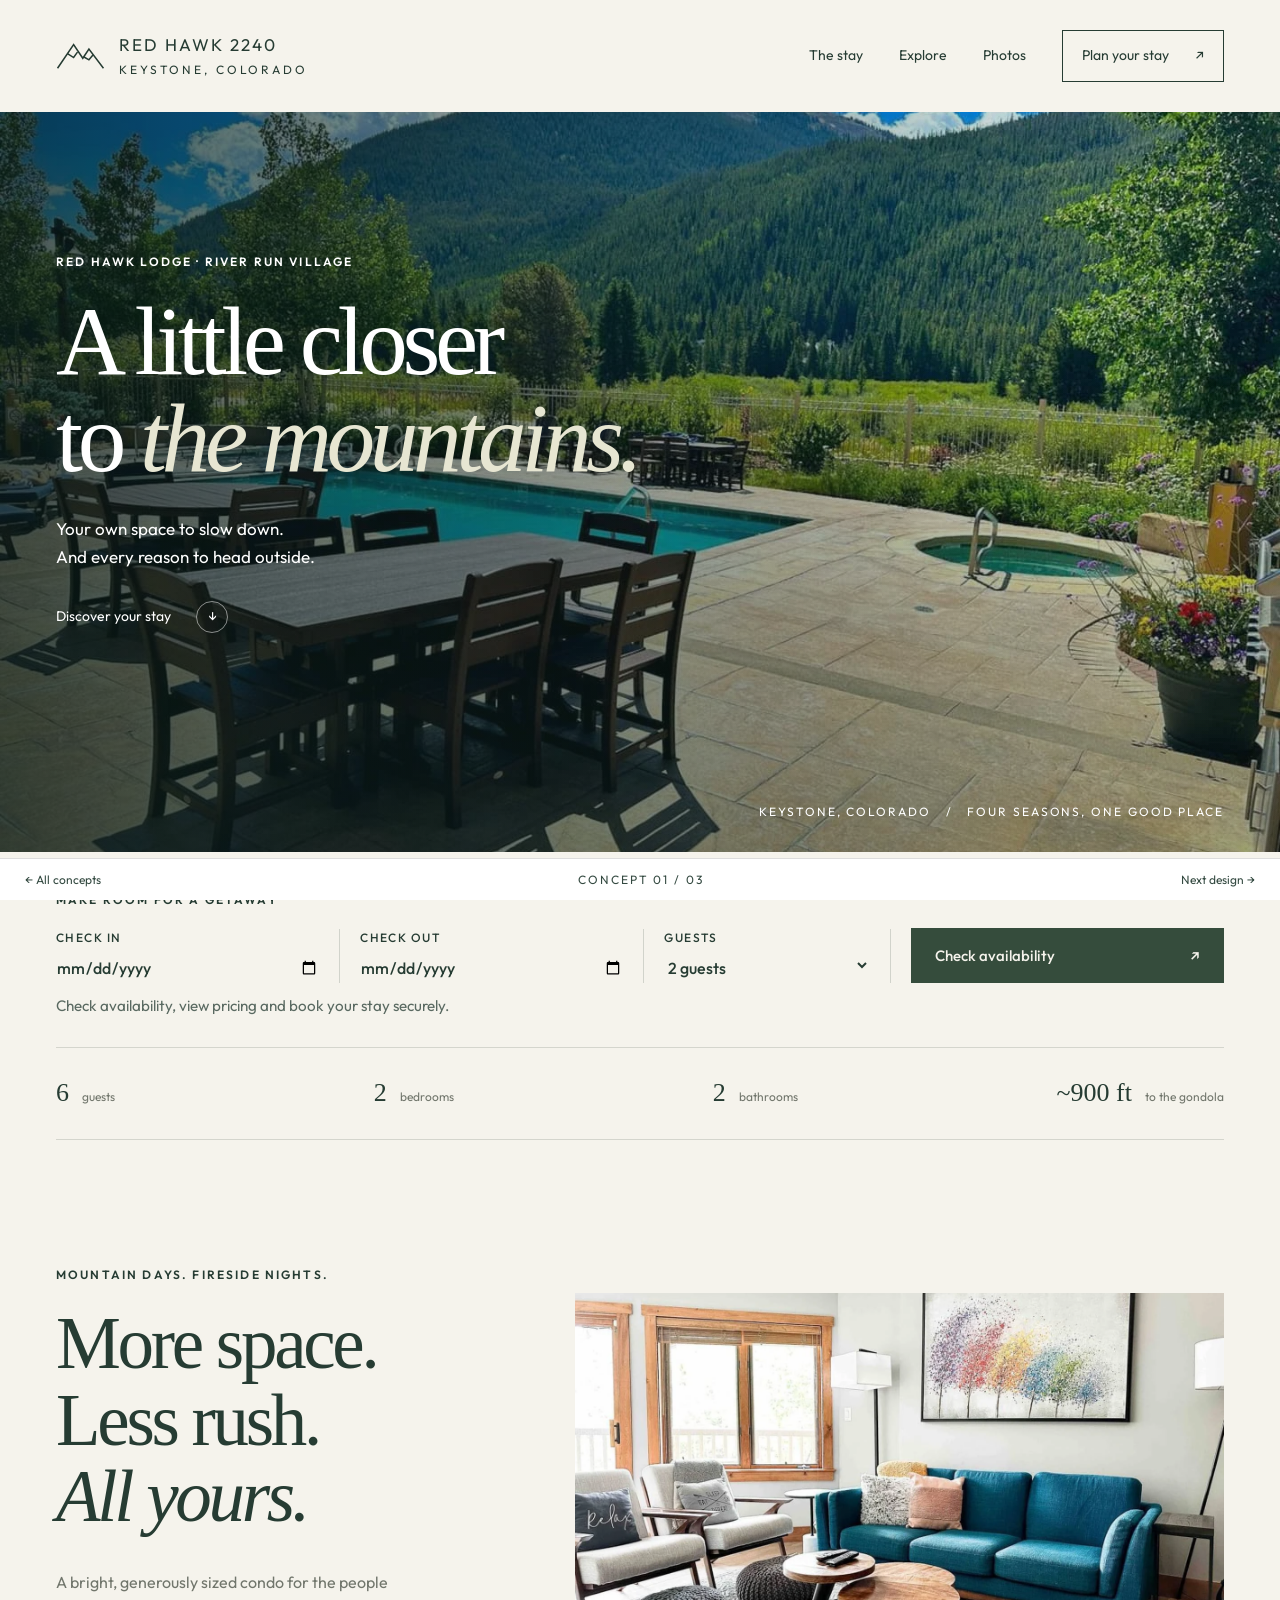
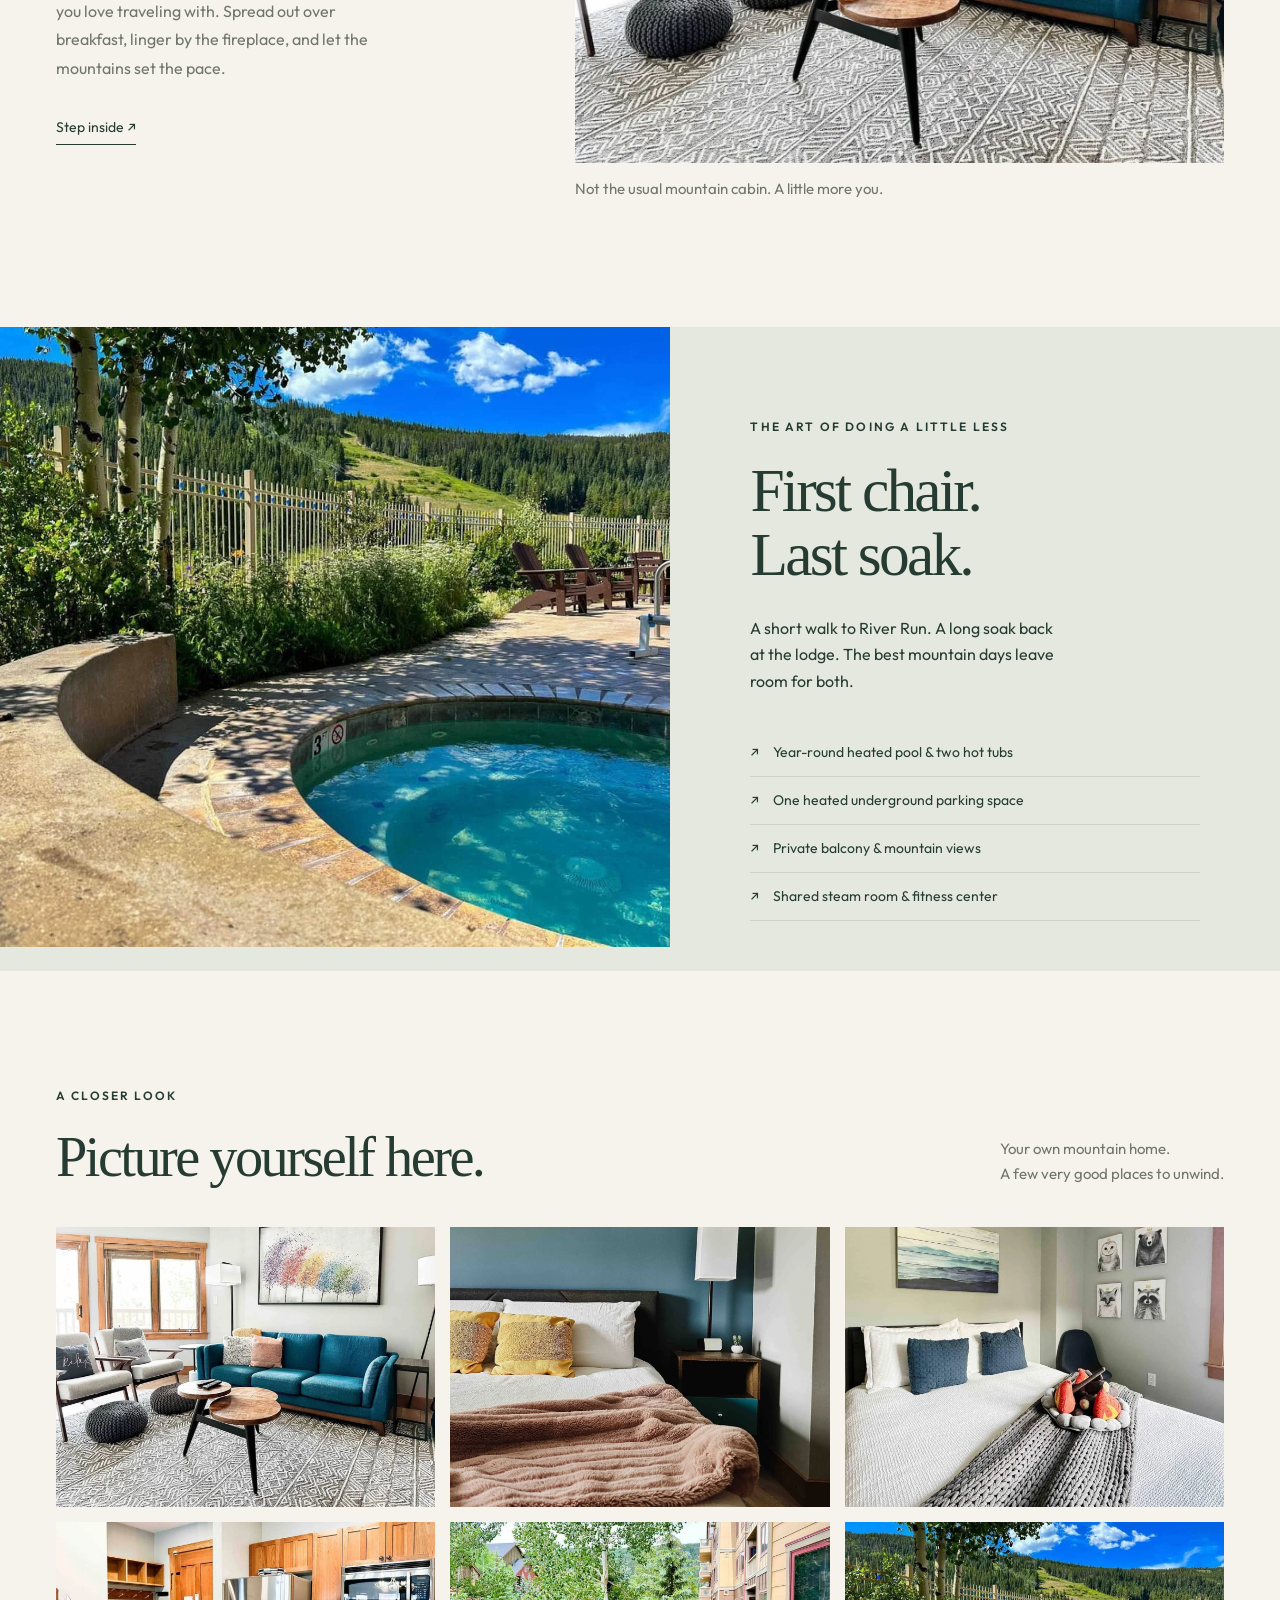
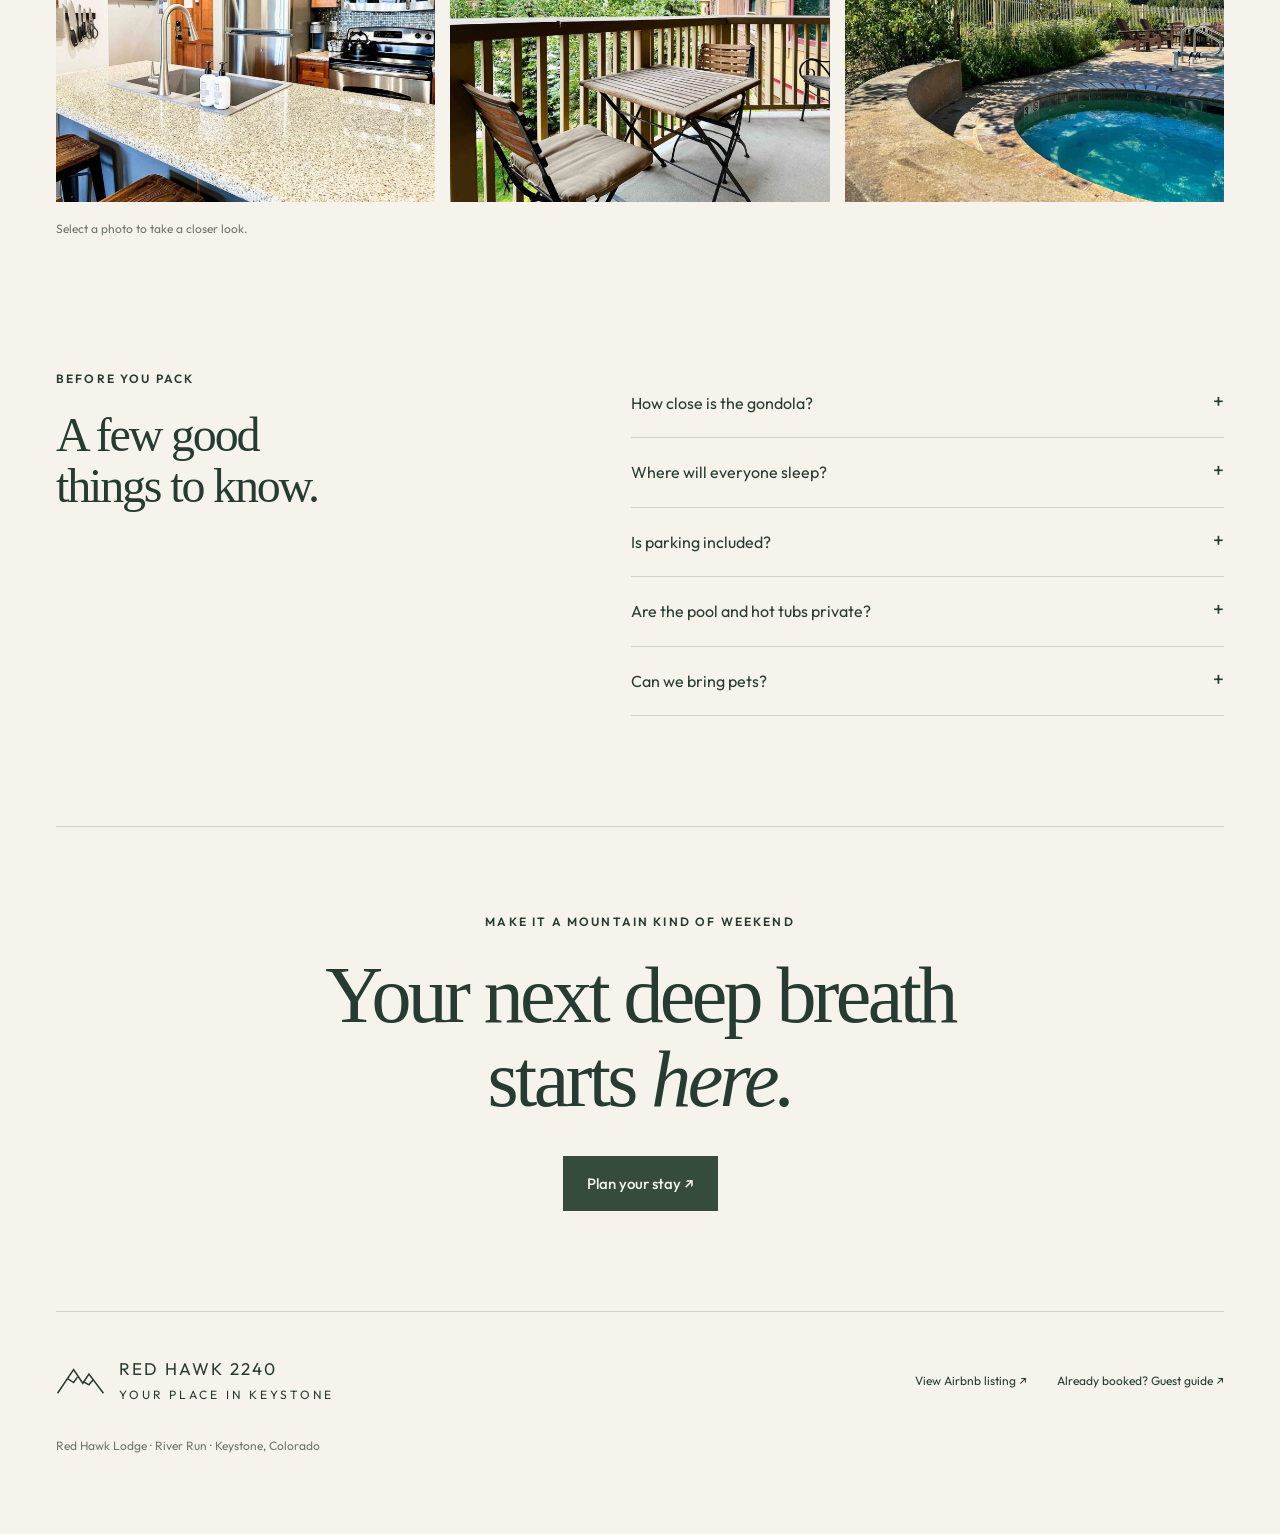
==== commit b5017f39: "Remove booking provider branding from public site copy" ====
--- a/alpine.html
+++ b/alpine.html
@@ -1 +1 @@
-<!doctype html><html lang="en"><head><meta charset="utf-8"><meta name="viewport" content="width=device-width, initial-scale=1"><meta name="robots" content="noindex,nofollow"><title>The Alpine Edit | Red Hawk 2240</title><meta name="description" content="A Red Hawk 2240 direct-booking design concept, featuring the actual Keystone condo."><link rel="icon" href="assets/favicon.svg" type="image/svg+xml"><link rel="stylesheet" href="styles.css"></head><body class="alpine"><a class="skip-link" href="#main">Skip to content</a><header class="site-header"><a class="brand" href="alpine.html"><svg viewBox="0 0 64 40" aria-hidden="true"><path d="M2 36 23 5l12 18 8-12 19 25M15 17l8 5 5-7M36 21l7 4 5-6" fill="none" stroke="currentColor" stroke-width="2"/></svg><span>RED HAWK <b>2240</b><small>KEYSTONE, COLORADO</small></span></a><nav aria-label="Main navigation"><a href="#stay">The stay</a><a href="#explore">Explore</a><a href="#gallery">Photos</a><a class="nav-book" href="#book">Plan your stay <span>↗</span></a></nav></header><main id="main"><section class="alpine-hero"><img class="hero-image" src="assets/photo-00.webp" alt="Heated pool and sunlit mountains at Red Hawk Lodge" loading="eager" width="1440" height="1080"><div class="hero-shade"></div><div class="alpine-hero-copy wrap"><p class="eyebrow">RED HAWK LODGE · RIVER RUN VILLAGE</p><h1>A little closer<br>to <em>the mountains.</em></h1><p>Your own space to slow down.<br>And every reason to head outside.</p><a class="hero-link" href="#stay">Discover your stay <span>↓</span></a></div><span class="hero-coordinate">KEYSTONE, COLORADO &nbsp; / &nbsp; FOUR SEASONS, ONE GOOD PLACE</span></section><section class="alpine-book wrap" id="book"><p class="eyebrow">MAKE ROOM FOR A GETAWAY</p><form class="booking-form" action="https://app.ownerrez.com/widgets/f13cd4d5594545a4b410a094355b8b4d" method="get"><input type="hidden" name="view" value="form"><input type="hidden" name="propertyKey" value="bc7244c04d284b70baab4dede8d52fb0"><label>CHECK IN<input type="date" name="or_arrival" required aria-label="Check-in date"></label><label>CHECK OUT<input type="date" name="or_departure" required aria-label="Check-out date"></label><label>GUESTS<select name="or_guests" aria-label="Guests"><option value="1" >1 guest</option><option value="2" selected>2 guests</option><option value="3" >3 guests</option><option value="4" >4 guests</option><option value="5" >5 guests</option><option value="6" >6 guests</option></select></label><button class="button" type="submit">Check availability <span>↗</span></button><p class="date-error" role="alert"></p></form><p class="booking-handoff">Continue to OwnerRez for availability, pricing and secure booking.</p></section><div class="facts wrap"><span><b>6</b> guests</span><span><b>2</b> bedrooms</span><span><b>2</b> bathrooms</span><span><b>~900 ft</b> to the gondola</span></div><section class="editorial wrap" id="stay"><div><p class="eyebrow">MOUNTAIN DAYS. FIRESIDE NIGHTS.</p><h2>More space.<br>Less rush.<br><em>All yours.</em></h2><p>A bright, generously sized condo for the people you love traveling with. Spread out over breakfast, linger by the fireplace, and let the mountains set the pace.</p><a class="underlink" href="#gallery">Step inside ↗</a></div><figure><button class="photo " data-photo="assets/photo-01.webp" data-caption="Contemporary living room with teal sofa and warm wood finishes" aria-label="Enlarge: Contemporary living room with teal sofa and warm wood finishes"><img class="" src="assets/photo-01.webp" alt="Contemporary living room with teal sofa and warm wood finishes" loading="lazy" width="1440" height="1080"></button><figcaption>Not the usual mountain cabin. A little more you.</figcaption></figure></section><section class="amenity-story" id="explore"><div class="amenity-photo"><img class="" src="assets/photo-24.webp" alt="Outdoor hot tub surrounded by aspens and mountain scenery" loading="lazy" width="1440" height="1080"></div><div><p class="eyebrow">THE ART OF DOING A LITTLE LESS</p><h2>First chair.<br>Last soak.</h2><p>A short walk to River Run. A long soak back at the lodge. The best mountain days leave room for both.</p><ul class="amenity-list"><li>Year-round heated pool & two hot tubs</li><li>One heated underground parking space</li><li>Private balcony & mountain views</li><li>Shared steam room & fitness center</li></ul></div></section><section class="gallery-section wrap" id="gallery"><div class="section-top"><div><p class="eyebrow">A CLOSER LOOK</p><h2>Picture yourself here.</h2></div><p>Your own mountain home.<br>A few very good places to unwind.</p></div><div class="gallery-grid"><button class="photo " data-photo="assets/photo-01.webp" data-caption="Bright living room with teal sofa and mountain light" aria-label="Enlarge: Bright living room with teal sofa and mountain light"><img class="" src="assets/photo-01.webp" alt="Bright living room with teal sofa and mountain light" loading="lazy" width="1440" height="1080"></button><button class="photo " data-photo="assets/photo-09.webp" data-caption="King bedroom with an ensuite bathroom" aria-label="Enlarge: King bedroom with an ensuite bathroom"><img class="" src="assets/photo-09.webp" alt="King bedroom with an ensuite bathroom" loading="lazy" width="1440" height="1080"></button><button class="photo " data-photo="assets/photo-12.webp" data-caption="Queen bedroom with large windows" aria-label="Enlarge: Queen bedroom with large windows"><img class="" src="assets/photo-12.webp" alt="Queen bedroom with large windows" loading="lazy" width="1440" height="1080"></button><button class="photo " data-photo="assets/photo-14.webp" data-caption="Fully equipped kitchen and breakfast counter" aria-label="Enlarge: Fully equipped kitchen and breakfast counter"><img class="" src="assets/photo-14.webp" alt="Fully equipped kitchen and breakfast counter" loading="lazy" width="1440" height="1080"></button><button class="photo " data-photo="assets/photo-05.webp" data-caption="Private balcony framed by aspen trees" aria-label="Enlarge: Private balcony framed by aspen trees"><img class="" src="assets/photo-05.webp" alt="Private balcony framed by aspen trees" loading="lazy" width="1440" height="1080"></button><button class="photo " data-photo="assets/photo-24.webp" data-caption="Shared outdoor hot tub with mountain views" aria-label="Enlarge: Shared outdoor hot tub with mountain views"><img class="" src="assets/photo-24.webp" alt="Shared outdoor hot tub with mountain views" loading="lazy" width="1440" height="1080"></button></div><p class="gallery-note">Select a photo to take a closer look.</p></section><section class="faq wrap"><div><p class="eyebrow">BEFORE YOU PACK</p><h2>A few good<br>things to know.</h2></div><div><details><summary>How close is the gondola?</summary><p>The listing describes an approximately 900-foot walk to the River Run Gondola and Village. Bring comfortable shoes for the short walk.</p></details><details><summary>Where will everyone sleep?</summary><p>A king bedroom, a queen bedroom and a fold-away Murphy bed give your group room to settle in. The condo accommodates up to six overnight guests, with two full bathrooms.</p></details><details><summary>Is parking included?</summary><p>One space in the heated underground garage is included. An elevator serves the building. Additional vehicles need separate parking arrangements.</p></details><details><summary>Are the pool and hot tubs private?</summary><p>The heated pool, two hot tubs, steam room, fitness center and game room are shared Red Hawk Lodge amenities, subject to building access and maintenance.</p></details><details><summary>Can we bring pets?</summary><p>The current house rules do not allow pets or smoking. Please review the full rules and current conditions before reserving.</p></details></div></section><section class="closing wrap"><p class="eyebrow">MAKE IT A MOUNTAIN KIND OF WEEKEND</p><h2>Your next deep breath<br>starts <em>here.</em></h2><a class="button" href="#book">Plan your stay ↗</a></section></main><footer class="site-footer wrap"><a class="brand" href="alpine.html"><svg viewBox="0 0 64 40" aria-hidden="true"><path d="M2 36 23 5l12 18 8-12 19 25M15 17l8 5 5-7M36 21l7 4 5-6" fill="none" stroke="currentColor" stroke-width="2"/></svg><span>RED HAWK <b>2240</b><small>YOUR PLACE IN KEYSTONE</small></span></a><div><a href="https://www.airbnb.com/rooms/45842208" target="_blank" rel="noopener">View Airbnb listing ↗</a><a href="https://checkin.redhawk2240.com" target="_blank" rel="noopener">Already booked? Guest guide ↗</a></div><p>Red Hawk Lodge · River Run · Keystone, Colorado</p></footer><aside class="concept-bar" aria-label="Design concepts"><a href="index.html">← All concepts</a><span>CONCEPT 01 / 03</span><a href="gatherings.html">Next design →</a></aside><dialog class="lightbox"><button class="dialog-close" aria-label="Close photo">×</button><img alt=""><p></p><div class="lightbox-controls"><button data-direction="-1" aria-label="Previous photo">← Previous</button><button data-direction="1" aria-label="Next photo">Next →</button></div></dialog><script src="site.js"></script></body></html>+<!doctype html><html lang="en"><head><meta charset="utf-8"><meta name="viewport" content="width=device-width, initial-scale=1"><meta name="robots" content="noindex,nofollow"><title>The Alpine Edit | Red Hawk 2240</title><meta name="description" content="A Red Hawk 2240 direct-booking design concept, featuring the actual Keystone condo."><link rel="icon" href="assets/favicon.svg" type="image/svg+xml"><link rel="stylesheet" href="styles.css"></head><body class="alpine"><a class="skip-link" href="#main">Skip to content</a><header class="site-header"><a class="brand" href="alpine.html"><svg viewBox="0 0 64 40" aria-hidden="true"><path d="M2 36 23 5l12 18 8-12 19 25M15 17l8 5 5-7M36 21l7 4 5-6" fill="none" stroke="currentColor" stroke-width="2"/></svg><span>RED HAWK <b>2240</b><small>KEYSTONE, COLORADO</small></span></a><nav aria-label="Main navigation"><a href="#stay">The stay</a><a href="#explore">Explore</a><a href="#gallery">Photos</a><a class="nav-book" href="#book">Plan your stay <span>↗</span></a></nav></header><main id="main"><section class="alpine-hero"><img class="hero-image" src="assets/photo-00.webp" alt="Heated pool and sunlit mountains at Red Hawk Lodge" loading="eager" width="1440" height="1080"><div class="hero-shade"></div><div class="alpine-hero-copy wrap"><p class="eyebrow">RED HAWK LODGE · RIVER RUN VILLAGE</p><h1>A little closer<br>to <em>the mountains.</em></h1><p>Your own space to slow down.<br>And every reason to head outside.</p><a class="hero-link" href="#stay">Discover your stay <span>↓</span></a></div><span class="hero-coordinate">KEYSTONE, COLORADO &nbsp; / &nbsp; FOUR SEASONS, ONE GOOD PLACE</span></section><section class="alpine-book wrap" id="book"><p class="eyebrow">MAKE ROOM FOR A GETAWAY</p><form class="booking-form" action="https://app.ownerrez.com/widgets/f13cd4d5594545a4b410a094355b8b4d" method="get"><input type="hidden" name="view" value="form"><input type="hidden" name="propertyKey" value="bc7244c04d284b70baab4dede8d52fb0"><label>CHECK IN<input type="date" name="or_arrival" required aria-label="Check-in date"></label><label>CHECK OUT<input type="date" name="or_departure" required aria-label="Check-out date"></label><label>GUESTS<select name="or_guests" aria-label="Guests"><option value="1" >1 guest</option><option value="2" selected>2 guests</option><option value="3" >3 guests</option><option value="4" >4 guests</option><option value="5" >5 guests</option><option value="6" >6 guests</option></select></label><button class="button" type="submit">Check availability <span>↗</span></button><p class="date-error" role="alert"></p></form><p class="booking-handoff">Check availability, view pricing and book your stay securely.</p></section><div class="facts wrap"><span><b>6</b> guests</span><span><b>2</b> bedrooms</span><span><b>2</b> bathrooms</span><span><b>~900 ft</b> to the gondola</span></div><section class="editorial wrap" id="stay"><div><p class="eyebrow">MOUNTAIN DAYS. FIRESIDE NIGHTS.</p><h2>More space.<br>Less rush.<br><em>All yours.</em></h2><p>A bright, generously sized condo for the people you love traveling with. Spread out over breakfast, linger by the fireplace, and let the mountains set the pace.</p><a class="underlink" href="#gallery">Step inside ↗</a></div><figure><button class="photo " data-photo="assets/photo-01.webp" data-caption="Contemporary living room with teal sofa and warm wood finishes" aria-label="Enlarge: Contemporary living room with teal sofa and warm wood finishes"><img class="" src="assets/photo-01.webp" alt="Contemporary living room with teal sofa and warm wood finishes" loading="lazy" width="1440" height="1080"></button><figcaption>Not the usual mountain cabin. A little more you.</figcaption></figure></section><section class="amenity-story" id="explore"><div class="amenity-photo"><img class="" src="assets/photo-24.webp" alt="Outdoor hot tub surrounded by aspens and mountain scenery" loading="lazy" width="1440" height="1080"></div><div><p class="eyebrow">THE ART OF DOING A LITTLE LESS</p><h2>First chair.<br>Last soak.</h2><p>A short walk to River Run. A long soak back at the lodge. The best mountain days leave room for both.</p><ul class="amenity-list"><li>Year-round heated pool & two hot tubs</li><li>One heated underground parking space</li><li>Private balcony & mountain views</li><li>Shared steam room & fitness center</li></ul></div></section><section class="gallery-section wrap" id="gallery"><div class="section-top"><div><p class="eyebrow">A CLOSER LOOK</p><h2>Picture yourself here.</h2></div><p>Your own mountain home.<br>A few very good places to unwind.</p></div><div class="gallery-grid"><button class="photo " data-photo="assets/photo-01.webp" data-caption="Bright living room with teal sofa and mountain light" aria-label="Enlarge: Bright living room with teal sofa and mountain light"><img class="" src="assets/photo-01.webp" alt="Bright living room with teal sofa and mountain light" loading="lazy" width="1440" height="1080"></button><button class="photo " data-photo="assets/photo-09.webp" data-caption="King bedroom with an ensuite bathroom" aria-label="Enlarge: King bedroom with an ensuite bathroom"><img class="" src="assets/photo-09.webp" alt="King bedroom with an ensuite bathroom" loading="lazy" width="1440" height="1080"></button><button class="photo " data-photo="assets/photo-12.webp" data-caption="Queen bedroom with large windows" aria-label="Enlarge: Queen bedroom with large windows"><img class="" src="assets/photo-12.webp" alt="Queen bedroom with large windows" loading="lazy" width="1440" height="1080"></button><button class="photo " data-photo="assets/photo-14.webp" data-caption="Fully equipped kitchen and breakfast counter" aria-label="Enlarge: Fully equipped kitchen and breakfast counter"><img class="" src="assets/photo-14.webp" alt="Fully equipped kitchen and breakfast counter" loading="lazy" width="1440" height="1080"></button><button class="photo " data-photo="assets/photo-05.webp" data-caption="Private balcony framed by aspen trees" aria-label="Enlarge: Private balcony framed by aspen trees"><img class="" src="assets/photo-05.webp" alt="Private balcony framed by aspen trees" loading="lazy" width="1440" height="1080"></button><button class="photo " data-photo="assets/photo-24.webp" data-caption="Shared outdoor hot tub with mountain views" aria-label="Enlarge: Shared outdoor hot tub with mountain views"><img class="" src="assets/photo-24.webp" alt="Shared outdoor hot tub with mountain views" loading="lazy" width="1440" height="1080"></button></div><p class="gallery-note">Select a photo to take a closer look.</p></section><section class="faq wrap"><div><p class="eyebrow">BEFORE YOU PACK</p><h2>A few good<br>things to know.</h2></div><div><details><summary>How close is the gondola?</summary><p>The listing describes an approximately 900-foot walk to the River Run Gondola and Village. Bring comfortable shoes for the short walk.</p></details><details><summary>Where will everyone sleep?</summary><p>A king bedroom, a queen bedroom and a fold-away Murphy bed give your group room to settle in. The condo accommodates up to six overnight guests, with two full bathrooms.</p></details><details><summary>Is parking included?</summary><p>One space in the heated underground garage is included. An elevator serves the building. Additional vehicles need separate parking arrangements.</p></details><details><summary>Are the pool and hot tubs private?</summary><p>The heated pool, two hot tubs, steam room, fitness center and game room are shared Red Hawk Lodge amenities, subject to building access and maintenance.</p></details><details><summary>Can we bring pets?</summary><p>The current house rules do not allow pets or smoking. Please review the full rules and current conditions before reserving.</p></details></div></section><section class="closing wrap"><p class="eyebrow">MAKE IT A MOUNTAIN KIND OF WEEKEND</p><h2>Your next deep breath<br>starts <em>here.</em></h2><a class="button" href="#book">Plan your stay ↗</a></section></main><footer class="site-footer wrap"><a class="brand" href="alpine.html"><svg viewBox="0 0 64 40" aria-hidden="true"><path d="M2 36 23 5l12 18 8-12 19 25M15 17l8 5 5-7M36 21l7 4 5-6" fill="none" stroke="currentColor" stroke-width="2"/></svg><span>RED HAWK <b>2240</b><small>YOUR PLACE IN KEYSTONE</small></span></a><div><a href="https://www.airbnb.com/rooms/45842208" target="_blank" rel="noopener">View Airbnb listing ↗</a><a href="https://checkin.redhawk2240.com" target="_blank" rel="noopener">Already booked? Guest guide ↗</a></div><p>Red Hawk Lodge · River Run · Keystone, Colorado</p></footer><aside class="concept-bar" aria-label="Design concepts"><a href="index.html">← All concepts</a><span>CONCEPT 01 / 03</span><a href="gatherings.html">Next design →</a></aside><dialog class="lightbox"><button class="dialog-close" aria-label="Close photo">×</button><img alt=""><p></p><div class="lightbox-controls"><button data-direction="-1" aria-label="Previous photo">← Previous</button><button data-direction="1" aria-label="Next photo">Next →</button></div></dialog><script src="site.js"></script></body></html>
--- a/styles.css
+++ b/styles.css
@@ -1,16 +1,30 @@
-@font-face{font-family:Outfit;src:url('assets/outfit.ttf') format('truetype');font-display:swap;font-weight:100 900}*{box-sizing:border-box}html{scroll-behavior:smooth;scroll-padding-top:35px}body{margin:0;background:var(--paper);color:var(--ink);font:16px/1.65 Outfit,Arial,sans-serif;padding-bottom:42px}body.alpine{--paper:#f5f3ec;--ink:#263c33;--accent:#354c3c;--muted:#71766c}body.gatherings{--paper:#fffaf1;--ink:#193e3b;--accent:#c94f37;--muted:#656e68}body.summit{--paper:#151d20;--ink:#f5f4e9;--accent:#d2ef79;--muted:#b0bab8}img{max-width:100%;display:block;object-fit:cover}a{color:inherit;text-decoration:none}button,input,select{font:inherit}button,a,input,select,summary{-webkit-tap-highlight-color:transparent}button{cursor:pointer}a:focus-visible,button:focus-visible,summary:focus-visible,input:focus-visible,select:focus-visible{outline:3px solid #d6854c;outline-offset:5px}button{color:inherit}p{margin:0 0 1.3em}h1,h2,h3{font-weight:400;line-height:1.05;margin:0}h1,h2,h3{font-family:Georgia,'Times New Roman',serif}h1{letter-spacing:-.055em}h2{font-size:clamp(38px,4.8vw,70px);letter-spacing:-.045em}h3{font-size:30px;letter-spacing:-.03em}em{font-weight:400}figure{margin:0}figcaption{font-size:13px;margin-top:14px;color:var(--muted)}.wrap{width:min(1280px,calc(100% - 112px));margin-inline:auto}.eyebrow{font-size:10px;font-weight:600;letter-spacing:.18em;line-height:1.6;margin-bottom:22px}.site-header{height:112px;display:flex;align-items:center;justify-content:space-between;gap:25px;padding:0 56px}.brand{display:flex;align-items:center;gap:14px;line-height:1.1;flex-shrink:0}.brand svg{width:49px;height:38px}.brand>span{font-size:16px;letter-spacing:.12em}.brand b{font-weight:400}.brand small{display:block;font-size:8px;letter-spacing:.24em;margin-top:9px}.site-header nav{display:flex;align-items:center;gap:36px;font-size:12px}.nav-book{padding:13px 19px;border:1px solid currentColor;display:flex;gap:26px;align-items:center}.button{background:var(--accent);color:var(--paper);border:0;display:inline-flex;align-items:center;justify-content:space-between;gap:32px;padding:17px 24px;font-size:13px;font-weight:500;line-height:1.4;min-height:51px}.button:hover{filter:brightness(1.12)}.underlink{display:inline-block;border-bottom:1px solid currentColor;padding-bottom:5px;margin-top:12px;font-size:12px}.hero-image{width:100%;height:100%;position:absolute;inset:0;object-fit:cover}.hero-shade{position:absolute;inset:0;background:linear-gradient(90deg,rgba(10,27,24,.73),rgba(15,30,30,.12) 85%),linear-gradient(0deg,#10282055,transparent 70%)}.alpine-hero{height:min(740px,72vw);min-height:540px;position:relative;color:#fff}.alpine-hero-copy{position:relative;padding-top:140px}.alpine-hero h1{font-size:clamp(65px,7.6vw,116px);max-width:1050px;line-height:1}.alpine-hero h1 em{color:#e7e6d2}.alpine-hero-copy>p:not(.eyebrow){font-size:16px;line-height:1.65;margin:27px 0}.hero-link{font-size:12px;display:flex;align-items:center;gap:25px;margin-top:30px;width:max-content}.hero-link span{display:inline-grid;place-items:center;border:1px solid #ffffff80;border-radius:50%;height:32px;width:32px}.hero-coordinate{position:absolute;right:56px;bottom:30px;font-size:8px;letter-spacing:.16em}.alpine-book{padding:38px 0 29px}.alpine-book>.eyebrow{margin-bottom:19px}.booking-form{display:grid;grid-template-columns:1fr 1fr .8fr 1.1fr;align-items:end;gap:20px;position:relative}.booking-form label{display:block;font-size:9px;letter-spacing:.12em;line-height:1.5;font-weight:500;padding-right:20px;border-right:1px solid #8a938b55}.booking-form input,.booking-form select{display:block;width:100%;background:transparent;border:0;color:inherit;font-size:15px;padding:6px 0 0;min-height:36px;letter-spacing:0;outline-offset:0}.booking-form select option{color:#233f37}.date-error{grid-column:1/-1;color:#b53924;font-size:13px;margin:0}.date-error:empty{display:none}.facts{display:flex;justify-content:space-between;border-top:1px solid #9ca39860;border-bottom:1px solid #9ca39860;padding:24px 0;font-size:11px;color:var(--muted)}.facts b{font-family:Georgia,serif;font-size:26px;font-weight:400;color:var(--ink);margin-right:10px}.editorial{display:grid;grid-template-columns:.85fr 1.35fr;gap:110px;padding-block:125px}.editorial h2{font-size:clamp(50px,5.7vw,84px);margin:0 0 32px}.editorial p:not(.eyebrow){max-width:350px;font-size:14px;color:var(--muted);line-height:1.8}.editorial figure{padding-top:28px}.photo{display:block;border:0;padding:0;background:transparent;width:100%;overflow:hidden;text-align:left}.photo img{width:100%;height:100%;transition:transform .5s}.photo:hover img{transform:scale(1.035)}.editorial .photo{height:470px}.amenity-story{display:grid;grid-template-columns:1.1fr 1fr;background:#e5e8df}.amenity-photo img{height:620px;width:100%}.amenity-story>div:last-child{padding:90px 80px 50px}.amenity-story h2{margin-bottom:28px}.amenity-story p:not(.eyebrow){font-size:14px;max-width:320px}.amenity-list{padding:0;list-style:none;margin:35px 0 0;font-size:12px}.amenity-list li{border-bottom:1px solid #a8b0a560;padding:12px 0}.amenity-list li:before{content:'↗';margin-right:14px}.gallery-section{padding-block:115px}.section-top{display:flex;justify-content:space-between;align-items:end;gap:30px;margin-bottom:40px}.section-top h2{font-size:clamp(36px,4.4vw,64px)}.section-top>p{font-size:13px;color:var(--muted);margin:0;flex-shrink:0}.gallery-grid{display:grid;grid-template-columns:repeat(3,1fr);gap:15px}.gallery-grid .photo{height:280px}.gallery-note{font-size:11px;margin-top:17px;color:var(--muted)}.faq{display:grid;grid-template-columns:1fr 1.25fr;gap:100px;padding-bottom:110px}.faq h2{font-size:48px}.faq details{border-bottom:1px solid #87948c55}.faq summary{padding:21px 30px 21px 0;font-size:14px;cursor:pointer;position:relative;list-style:none}.faq summary::-webkit-details-marker{display:none}.faq summary:after{content:'+';position:absolute;right:0;font-size:20px;top:15px}.faq details[open] summary:after{content:'−'}.faq details p{font-size:13px;color:var(--muted);max-width:500px}.closing{text-align:center;border-top:1px solid #87948c55;padding-block:85px 100px}.closing h2{margin-bottom:35px;font-size:80px}.site-footer{padding:48px 0 36px;border-top:1px solid #87948c55;display:grid;grid-template-columns:1fr 1fr;gap:35px}.site-footer>div{display:flex;align-items:center;justify-content:end;gap:30px;font-size:11px}.site-footer>p{font-size:10px;color:var(--muted);grid-column:1/-1;margin:0}.concept-bar{position:fixed;bottom:0;left:0;right:0;background:#fff;color:#344a41;height:42px;z-index:10;display:flex;justify-content:space-between;align-items:center;padding:0 25px;font-size:10px;border-top:1px solid #0002}.concept-bar span{font-size:8px;letter-spacing:.16em}.skip-link{position:fixed;top:-100px;left:12px;background:white;color:#123;padding:10px;z-index:30}.skip-link:focus{top:10px}dialog{border:0;padding:50px;background:#f7f4ed;color:#263c33;width:min(580px,calc(100% - 32px));max-height:90vh;box-shadow:0 30px 100px #0004}dialog::backdrop{background:#0d1919cc;backdrop-filter:blur(6px)}dialog h2{font-size:48px;margin-bottom:24px}.dialog-close{position:absolute;right:14px;top:10px;background:none;border:0;font-size:30px;line-height:1;padding:10px}.stay-summary{font-size:16px}.preview-note{padding:22px;background:#e8e9df;font-size:13px;margin-block:25px}.preview-note p{margin:8px 0 0}.inquiry-dialog .button{background:#263c33;color:white;width:100%;font-size:12px}.text-button{background:none;border:0;display:block;margin:18px auto 0;padding:10px;font-size:12px;text-decoration:underline}.lightbox{background:#111b1b;color:white;width:min(1200px,calc(100% - 30px));padding:45px 25px 20px}.lightbox>img{max-height:68vh;width:auto;margin:auto;object-fit:contain}.lightbox>p{margin:18px auto 12px;font-size:13px;text-align:center}.lightbox-controls{display:flex;justify-content:space-between}.lightbox-controls button{background:transparent;border:1px solid #fff5;color:#fff;padding:8px 18px;font-size:12px}
+@font-face{font-family:Outfit;src:url('assets/outfit.ttf') format('truetype');font-display:swap;font-weight:100 900}*{box-sizing:border-box}html{scroll-behavior:smooth;scroll-padding-top:35px}body{margin:0;background:var(--paper);color:var(--ink);font:17px/1.65 Outfit,Arial,sans-serif;padding-bottom:42px}body.alpine{--paper:#f5f3ec;--ink:#263c33;--accent:#354c3c;--muted:#71766c}body.gatherings{--paper:#fffaf1;--ink:#193e3b;--accent:#c94f37;--muted:#656e68}body.summit{--paper:#151d20;--ink:#f5f4e9;--accent:#d2ef79;--muted:#b0bab8}img{max-width:100%;display:block;object-fit:cover}a{color:inherit;text-decoration:none}button,input,select{font:inherit}button,a,input,select,summary{-webkit-tap-highlight-color:transparent}button{cursor:pointer}a:focus-visible,button:focus-visible,summary:focus-visible,input:focus-visible,select:focus-visible{outline:3px solid #d6854c;outline-offset:5px}button{color:inherit}p{margin:0 0 1.3em}h1,h2,h3{font-weight:400;line-height:1.05;margin:0}h1,h2,h3{font-family:Georgia,'Times New Roman',serif}h1{letter-spacing:-.055em}h2{font-size:clamp(38px,4.8vw,70px);letter-spacing:-.045em}h3{font-size:30px;letter-spacing:-.03em}em{font-weight:400}figure{margin:0}figcaption{font-size:15px;margin-top:14px;color:var(--muted)}.wrap{width:min(1280px,calc(100% - 112px));margin-inline:auto}.eyebrow{font-size:12px;font-weight:600;letter-spacing:.18em;line-height:1.6;margin-bottom:22px}.site-header{height:112px;display:flex;align-items:center;justify-content:space-between;gap:25px;padding:0 56px}.brand{display:flex;align-items:center;gap:14px;line-height:1.1;flex-shrink:0}.brand svg{width:49px;height:38px}.brand>span{font-size:17px;letter-spacing:.12em}.brand b{font-weight:400}.brand small{display:block;font-size:12px;letter-spacing:.24em;margin-top:9px}.site-header nav{display:flex;align-items:center;gap:36px;font-size:14px}.nav-book{padding:13px 19px;border:1px solid currentColor;display:flex;gap:26px;align-items:center}.button{background:var(--accent);color:var(--paper);border:0;display:inline-flex;align-items:center;justify-content:space-between;gap:32px;padding:17px 24px;font-size:15px;font-weight:500;line-height:1.4;min-height:51px}.button:hover{filter:brightness(1.12)}.underlink{display:inline-block;border-bottom:1px solid currentColor;padding-bottom:5px;margin-top:12px;font-size:14px}.hero-image{width:100%;height:100%;position:absolute;inset:0;object-fit:cover}.hero-shade{position:absolute;inset:0;background:linear-gradient(90deg,rgba(10,27,24,.73),rgba(15,30,30,.12) 85%),linear-gradient(0deg,#10282055,transparent 70%)}.alpine-hero{height:min(740px,72vw);min-height:540px;position:relative;color:#fff}.alpine-hero-copy{position:relative;padding-top:140px}.alpine-hero h1{font-size:clamp(65px,7.6vw,116px);max-width:1050px;line-height:1}.alpine-hero h1 em{color:#e7e6d2}.alpine-hero-copy>p:not(.eyebrow){font-size:17px;line-height:1.65;margin:27px 0}.hero-link{font-size:14px;display:flex;align-items:center;gap:25px;margin-top:30px;width:max-content}.hero-link span{display:inline-grid;place-items:center;border:1px solid #ffffff80;border-radius:50%;height:32px;width:32px}.hero-coordinate{position:absolute;right:56px;bottom:30px;font-size:12px;letter-spacing:.16em}.alpine-book{padding:38px 0 29px}.alpine-book>.eyebrow{margin-bottom:19px}.booking-form{display:grid;grid-template-columns:1fr 1fr .8fr 1.1fr;align-items:end;gap:20px;position:relative}.booking-form label{display:block;font-size:12px;letter-spacing:.12em;line-height:1.5;font-weight:500;padding-right:20px;border-right:1px solid #8a938b55}.booking-form input,.booking-form select{display:block;width:100%;background:transparent;border:0;color:inherit;font-size:16px;padding:6px 0 0;min-height:36px;letter-spacing:0;outline-offset:0}.booking-form select option{color:#233f37}.date-error{grid-column:1/-1;color:#b53924;font-size:15px;margin:0}.date-error:empty{display:none}.facts{display:flex;justify-content:space-between;border-top:1px solid #9ca39860;border-bottom:1px solid #9ca39860;padding:24px 0;font-size:12px;color:var(--muted)}.facts b{font-family:Georgia,serif;font-size:26px;font-weight:400;color:var(--ink);margin-right:10px}.editorial{display:grid;grid-template-columns:.85fr 1.35fr;gap:110px;padding-block:125px}.editorial h2{font-size:clamp(50px,5.7vw,84px);margin:0 0 32px}.editorial p:not(.eyebrow){max-width:350px;font-size:16px;color:var(--muted);line-height:1.8}.editorial figure{padding-top:28px}.photo{display:block;border:0;padding:0;background:transparent;width:100%;overflow:hidden;text-align:left}.photo img{width:100%;height:100%;transition:transform .5s}.photo:hover img{transform:scale(1.035)}.editorial .photo{height:470px}.amenity-story{display:grid;grid-template-columns:1.1fr 1fr;background:#e5e8df}.amenity-photo img{height:620px;width:100%}.amenity-story>div:last-child{padding:90px 80px 50px}.amenity-story h2{margin-bottom:28px}.amenity-story p:not(.eyebrow){font-size:16px;max-width:320px}.amenity-list{padding:0;list-style:none;margin:35px 0 0;font-size:14px}.amenity-list li{border-bottom:1px solid #a8b0a560;padding:12px 0}.amenity-list li:before{content:'↗';margin-right:14px}.gallery-section{padding-block:115px}.section-top{display:flex;justify-content:space-between;align-items:end;gap:30px;margin-bottom:40px}.section-top h2{font-size:clamp(36px,4.4vw,64px)}.section-top>p{font-size:15px;color:var(--muted);margin:0;flex-shrink:0}.gallery-grid{display:grid;grid-template-columns:repeat(3,1fr);gap:15px}.gallery-grid .photo{height:280px}.gallery-note{font-size:12px;margin-top:17px;color:var(--muted)}.faq{display:grid;grid-template-columns:1fr 1.25fr;gap:100px;padding-bottom:110px}.faq h2{font-size:48px}.faq details{border-bottom:1px solid #87948c55}.faq summary{padding:21px 30px 21px 0;font-size:16px;cursor:pointer;position:relative;list-style:none}.faq summary::-webkit-details-marker{display:none}.faq summary:after{content:'+';position:absolute;right:0;font-size:20px;top:15px}.faq details[open] summary:after{content:'−'}.faq details p{font-size:15px;color:var(--muted);max-width:500px}.closing{text-align:center;border-top:1px solid #87948c55;padding-block:85px 100px}.closing h2{margin-bottom:35px;font-size:80px}.site-footer{padding:48px 0 36px;border-top:1px solid #87948c55;display:grid;grid-template-columns:1fr 1fr;gap:35px}.site-footer>div{display:flex;align-items:center;justify-content:end;gap:30px;font-size:12px}.site-footer>p{font-size:12px;color:var(--muted);grid-column:1/-1;margin:0}.concept-bar{position:fixed;bottom:0;left:0;right:0;background:#fff;color:#344a41;height:42px;z-index:10;display:flex;justify-content:space-between;align-items:center;padding:0 25px;font-size:12px;border-top:1px solid #0002}.concept-bar span{font-size:12px;letter-spacing:.16em}.skip-link{position:fixed;top:-100px;left:12px;background:white;color:#123;padding:10px;z-index:30}.skip-link:focus{top:10px}dialog{border:0;padding:50px;background:#f7f4ed;color:#263c33;width:min(580px,calc(100% - 32px));max-height:90vh;box-shadow:0 30px 100px #0004}dialog::backdrop{background:#0d1919cc;backdrop-filter:blur(6px)}dialog h2{font-size:48px;margin-bottom:24px}.dialog-close{position:absolute;right:14px;top:10px;background:none;border:0;font-size:30px;line-height:1;padding:10px}.stay-summary{font-size:17px}.preview-note{padding:22px;background:#e8e9df;font-size:15px;margin-block:25px}.preview-note p{margin:8px 0 0}.inquiry-dialog .button{background:#263c33;color:white;width:100%;font-size:14px}.text-button{background:none;border:0;display:block;margin:18px auto 0;padding:10px;font-size:14px;text-decoration:underline}.lightbox{background:#111b1b;color:white;width:min(1200px,calc(100% - 30px));padding:45px 25px 20px}.lightbox>img{max-height:68vh;width:auto;margin:auto;object-fit:contain}.lightbox>p{margin:18px auto 12px;font-size:15px;text-align:center}.lightbox-controls{display:flex;justify-content:space-between}.lightbox-controls button{background:transparent;border:1px solid #fff5;color:#fff;padding:8px 18px;font-size:14px}
 /* Concept 02: a colorful, welcoming family editorial. */
-.gatherings h1,.gatherings h2,.gatherings h3{font-family:Georgia,serif}.gatherings .site-header{height:106px}.gatherings .nav-book{border:0;background:#c94f37;color:#fff;border-radius:5px}.gatherings .button{border-radius:5px;color:#fff}.family-hero{display:grid;grid-template-columns:1.05fr 1fr;gap:70px;padding-top:55px;padding-bottom:95px;align-items:center}.family-heading h1{font-size:clamp(50px,5.35vw,80px);letter-spacing:-.055em;line-height:1.08}.family-heading h1 em{color:#bc4c37}.family-heading>p:not(.eyebrow){max-width:370px;font-size:15px;margin-block:26px}.hand-note{display:block;font-family:Georgia,serif;font-style:italic;font-size:16px;color:#7b795f;transform:rotate(-4deg);margin:28px 0 0 55px}.family-collage{height:560px;position:relative;padding:0 0 100px 28px}.collage-main{height:430px;width:100%;border-radius:150px 150px 8px 8px;object-position:48% center}.collage-small{width:55%;height:220px;position:absolute;bottom:0;left:-30px;transform:rotate(-6deg);border:8px solid var(--paper);border-radius:5px}.round-stamp{position:absolute;bottom:25px;right:-10px;height:132px;width:132px;display:flex;flex-direction:column;align-items:center;justify-content:center;background:#efe5ae;color:#193e3b;border-radius:50%;font-size:10px;line-height:1.1;transform:rotate(10deg);letter-spacing:.1em}.round-stamp span{font-size:8px;letter-spacing:0}.family-ticker{display:flex;align-items:center;justify-content:space-around;gap:25px;background:#e9edda;padding:22px;font-size:10px;font-weight:500;letter-spacing:.15em;overflow:hidden;white-space:nowrap}.family-ticker span:nth-child(even){font-size:24px;line-height:1}.family-plan{padding:65px 0;display:grid;grid-template-columns:.85fr 1.7fr;gap:45px;align-items:center;border-bottom:1px solid #9998}.family-plan .eyebrow{font-size:8px;margin-bottom:12px}.family-plan h2{font-size:32px}.family-plan .booking-form{gap:12px}.family-plan .button{padding:15px 17px;gap:15px}.family-plan input,.family-plan select{font-size:12px}.family-stay{padding:95px 0 100px}.family-stay .section-top h2{font-size:50px}.family-room-grid{display:grid;grid-template-columns:repeat(3,1fr);gap:26px}.family-room-grid .photo{height:280px;border-radius:8px}.room-number{display:block;font-size:9px;letter-spacing:.12em;margin:24px 0 14px;color:#a14632}.family-room-grid h3{font-size:28px;margin-bottom:15px}.family-room-grid p{font-size:13px;color:var(--muted);max-width:340px}.family-outdoors{display:grid;grid-template-columns:1fr 1fr;background:#e9edda;align-items:center}.family-outdoors>div:first-child{height:600px;padding:50px}.family-outdoors img{width:100%;height:100%;border-radius:250px 250px 12px 12px}.family-outdoors>div:last-child{padding:60px 70px 60px 35px}.family-outdoors h2{font-size:60px;margin-bottom:24px}.family-outdoors p:not(.eyebrow){font-size:14px;max-width:370px}.family-mini-facts{display:flex;justify-content:space-between;gap:20px;padding-top:25px;font-size:12px}.family-mini-facts>span{display:flex;flex-direction:column;align-items:center;gap:5px}.family-mini-facts b{font-size:12px;font-weight:600}.gatherings .gallery-grid .photo{border-radius:7px}.family-closing{background:#f0d5bc;border-radius:240px 240px 0 0;padding:80px 30px 90px;text-align:center;margin-bottom:70px;max-width:950px}.family-closing h2{font-size:85px;margin-bottom:30px}.family-closing h2 em{color:#aa4937}.gatherings .site-footer{border-top:0}
+.gatherings h1,.gatherings h2,.gatherings h3{font-family:Georgia,serif}.gatherings .site-header{height:106px}.gatherings .nav-book{border:0;background:#c94f37;color:#fff;border-radius:5px}.gatherings .button{border-radius:5px;color:#fff}.family-hero{display:grid;grid-template-columns:1.05fr 1fr;gap:70px;padding-top:55px;padding-bottom:95px;align-items:center}.family-heading h1{font-size:clamp(50px,5.35vw,80px);letter-spacing:-.055em;line-height:1.08}.family-heading h1 em{color:#bc4c37}.family-heading>p:not(.eyebrow){max-width:370px;font-size:16px;margin-block:26px}.hand-note{display:block;font-family:Georgia,serif;font-style:italic;font-size:17px;color:#7b795f;transform:rotate(-4deg);margin:28px 0 0 55px}.family-collage{height:560px;position:relative;padding:0 0 100px 28px}.collage-main{height:430px;width:100%;border-radius:150px 150px 8px 8px;object-position:48% center}.collage-small{width:55%;height:220px;position:absolute;bottom:0;left:-30px;transform:rotate(-6deg);border:8px solid var(--paper);border-radius:5px}.round-stamp{position:absolute;bottom:25px;right:-10px;height:132px;width:132px;display:flex;flex-direction:column;align-items:center;justify-content:center;background:#efe5ae;color:#193e3b;border-radius:50%;font-size:12px;line-height:1.1;transform:rotate(10deg);letter-spacing:.1em}.round-stamp span{font-size:12px;letter-spacing:0}.family-ticker{display:flex;align-items:center;justify-content:space-around;gap:25px;background:#e9edda;padding:22px;font-size:12px;font-weight:500;letter-spacing:.15em;overflow:hidden;white-space:nowrap}.family-ticker span:nth-child(even){font-size:24px;line-height:1}.family-plan{padding:65px 0;display:grid;grid-template-columns:.85fr 1.7fr;gap:45px;align-items:center;border-bottom:1px solid #9998}.family-plan .eyebrow{font-size:12px;margin-bottom:12px}.family-plan h2{font-size:32px}.family-plan .booking-form{gap:12px}.family-plan .button{padding:15px 17px;gap:15px}.family-plan input,.family-plan select{font-size:14px}.family-stay{padding:95px 0 100px}.family-stay .section-top h2{font-size:50px}.family-room-grid{display:grid;grid-template-columns:repeat(3,1fr);gap:26px}.family-room-grid .photo{height:280px;border-radius:8px}.room-number{display:block;font-size:12px;letter-spacing:.12em;margin:24px 0 14px;color:#a14632}.family-room-grid h3{font-size:28px;margin-bottom:15px}.family-room-grid p{font-size:15px;color:var(--muted);max-width:340px}.family-outdoors{display:grid;grid-template-columns:1fr 1fr;background:#e9edda;align-items:center}.family-outdoors>div:first-child{height:600px;padding:50px}.family-outdoors img{width:100%;height:100%;border-radius:250px 250px 12px 12px}.family-outdoors>div:last-child{padding:60px 70px 60px 35px}.family-outdoors h2{font-size:60px;margin-bottom:24px}.family-outdoors p:not(.eyebrow){font-size:16px;max-width:370px}.family-mini-facts{display:flex;justify-content:space-between;gap:20px;padding-top:25px;font-size:14px}.family-mini-facts>span{display:flex;flex-direction:column;align-items:center;gap:5px}.family-mini-facts b{font-size:14px;font-weight:600}.gatherings .gallery-grid .photo{border-radius:7px}.family-closing{background:#f0d5bc;border-radius:240px 240px 0 0;padding:80px 30px 90px;text-align:center;margin-bottom:70px;max-width:950px}.family-closing h2{font-size:85px;margin-bottom:30px}.family-closing h2 em{color:#aa4937}.gatherings .site-footer{border-top:0}
 /* Concept 03: a graphic mountain basecamp. */
-.summit{font-weight:350}.summit h1,.summit h2,.summit h3{font-family:Outfit,'Arial Black',Arial,sans-serif;font-weight:700;letter-spacing:-.055em}.summit .site-header{height:95px}.summit .brand{color:var(--accent)}.summit .nav-book{background:var(--accent);border-color:var(--accent);color:#151d20;font-weight:600}.summit-hero{height:710px;position:relative}.summit .hero-image{object-position:center 58%}.summit .hero-shade{background:linear-gradient(90deg,#101a23a8,#16232d22),linear-gradient(0deg,#101a23bd,transparent 90%)}.summit-copy{position:relative;padding-top:115px}.summit-copy .eyebrow{color:#d2ef79}.summit-copy h1{font-size:clamp(85px,10.8vw,158px);line-height:.92;letter-spacing:-.055em}.summit-copy h1 span{color:#d2ef79}.summit-hero-bottom{display:flex;justify-content:space-between;align-items:end;padding-top:35px}.summit-hero-bottom p{font-size:16px;margin:0}.circle-link{width:70px;height:70px;border:1px solid #d2ef79;border-radius:50%;font-size:40px;display:grid;place-items:center;color:#d2ef79}.summit-caption{position:absolute;bottom:25px;left:56px;font-size:8px;letter-spacing:.2em}.summit-book{background:#d2ef79;color:#172122;padding-block:28px}.summit-book .eyebrow{font-size:9px;margin-bottom:16px}.summit-book .button{background:#172122;color:#d2ef79}.summit-stat-grid{display:grid;grid-template-columns:repeat(3,1fr);padding-block:48px;border-bottom:1px solid #ffffff30}.summit-stat-grid>div{display:flex;align-items:center;gap:24px;justify-content:center;border-right:1px solid #ffffff30}.summit-stat-grid>div:first-child{justify-content:start}.summit-stat-grid>div:last-child{border:0;justify-content:end}.summit-stat-grid b{font-size:54px;font-weight:500;line-height:1}.summit-stat-grid b small{font-size:14px;margin-left:5px}.summit-stat-grid span{font-size:8px;letter-spacing:.1em;max-width:125px;line-height:1.6;color:#c3cdc6}.summit-stay{padding-block:100px}.summit-heading h2{font-size:clamp(45px,5.7vw,84px);margin-bottom:45px}.summit-heading h2 span{color:#99a39c}.summit-room{display:grid;grid-template-columns:1.35fr 1fr;gap:85px;align-items:center}.summit-room .photo{height:510px}.summit-room h3{font-size:48px;margin-bottom:25px}.summit-room p:not(.eyebrow){font-size:14px;color:var(--muted)}.summit .amenity-list{color:#c0c8c1}.summit .underlink{color:#d2ef79}.summit-explore{padding-bottom:80px}.summit-explore h2{font-size:76px}.season-tabs{display:flex;border:1px solid #7d877c;padding:5px;gap:5px}.season-tabs button{background:transparent;color:#f5f4e9;border:0;padding:10px 25px;font-size:12px}.season-tabs .active{background:#d2ef79;color:#172122}.season-panel{position:relative;height:530px;overflow:hidden}.season-image{width:100%;height:100%}.season-panel>div{position:absolute;inset:0;background:linear-gradient(90deg,#121f28e6,transparent);display:flex;flex-direction:column;justify-content:center;align-items:start;padding:60px}.season-panel h3{font-size:55px;margin-bottom:25px}.season-panel p:not(.eyebrow){font-size:14px;max-width:320px;color:#e6eae6}.summit .gallery-section{border-top:1px solid #ffffff30;padding-top:80px}.summit .section-top h2{font-size:54px}.summit .gallery-grid{gap:12px}.summit .faq h2{font-size:47px}.summit .faq details{border-color:#ffffff30}.summit-closing{border-top:1px solid #ffffff30;padding-block:80px 100px}.summit-closing h2{font-size:clamp(76px,10vw,140px);line-height:.95;margin-bottom:40px}.summit-closing h2 span{color:var(--accent)}.summit .button{color:#172122}.summit .site-footer{border-color:#ffffff30}.summit .concept-bar{background:#d2ef79;color:#172122}
+.summit{font-weight:350}.summit h1,.summit h2,.summit h3{font-family:Outfit,'Arial Black',Arial,sans-serif;font-weight:700;letter-spacing:-.055em}.summit .site-header{height:95px}.summit .brand{color:var(--accent)}.summit .nav-book{background:var(--accent);border-color:var(--accent);color:#151d20;font-weight:600}.summit-hero{height:710px;position:relative}.summit .hero-image{object-position:center 58%}.summit .hero-shade{background:linear-gradient(90deg,#101a23a8,#16232d22),linear-gradient(0deg,#101a23bd,transparent 90%)}.summit-copy{position:relative;padding-top:115px}.summit-copy .eyebrow{color:#d2ef79}.summit-copy h1{font-size:clamp(85px,10.8vw,158px);line-height:.92;letter-spacing:-.055em}.summit-copy h1 span{color:#d2ef79}.summit-hero-bottom{display:flex;justify-content:space-between;align-items:end;padding-top:35px}.summit-hero-bottom p{font-size:17px;margin:0}.circle-link{width:70px;height:70px;border:1px solid #d2ef79;border-radius:50%;font-size:40px;display:grid;place-items:center;color:#d2ef79}.summit-caption{position:absolute;bottom:25px;left:56px;font-size:12px;letter-spacing:.2em}.summit-book{background:#d2ef79;color:#172122;padding-block:28px}.summit-book .eyebrow{font-size:12px;margin-bottom:16px}.summit-book .button{background:#172122;color:#d2ef79}.summit-stat-grid{display:grid;grid-template-columns:repeat(3,1fr);padding-block:48px;border-bottom:1px solid #ffffff30}.summit-stat-grid>div{display:flex;align-items:center;gap:24px;justify-content:center;border-right:1px solid #ffffff30}.summit-stat-grid>div:first-child{justify-content:start}.summit-stat-grid>div:last-child{border:0;justify-content:end}.summit-stat-grid b{font-size:54px;font-weight:500;line-height:1}.summit-stat-grid b small{font-size:16px;margin-left:5px}.summit-stat-grid span{font-size:12px;letter-spacing:.1em;max-width:125px;line-height:1.6;color:#c3cdc6}.summit-stay{padding-block:100px}.summit-heading h2{font-size:clamp(45px,5.7vw,84px);margin-bottom:45px}.summit-heading h2 span{color:#99a39c}.summit-room{display:grid;grid-template-columns:1.35fr 1fr;gap:85px;align-items:center}.summit-room .photo{height:510px}.summit-room h3{font-size:48px;margin-bottom:25px}.summit-room p:not(.eyebrow){font-size:16px;color:var(--muted)}.summit .amenity-list{color:#c0c8c1}.summit .underlink{color:#d2ef79}.summit-explore{padding-bottom:80px}.summit-explore h2{font-size:76px}.season-tabs{display:flex;border:1px solid #7d877c;padding:5px;gap:5px}.season-tabs button{background:transparent;color:#f5f4e9;border:0;padding:10px 25px;font-size:14px}.season-tabs .active{background:#d2ef79;color:#172122}.season-panel{position:relative;height:530px;overflow:hidden}.season-image{width:100%;height:100%}.season-panel>div{position:absolute;inset:0;background:linear-gradient(90deg,#121f28e6,transparent);display:flex;flex-direction:column;justify-content:center;align-items:start;padding:60px}.season-panel h3{font-size:55px;margin-bottom:25px}.season-panel p:not(.eyebrow){font-size:16px;max-width:320px;color:#e6eae6}.summit .gallery-section{border-top:1px solid #ffffff30;padding-top:80px}.summit .section-top h2{font-size:54px}.summit .gallery-grid{gap:12px}.summit .faq h2{font-size:47px}.summit .faq details{border-color:#ffffff30}.summit-closing{border-top:1px solid #ffffff30;padding-block:80px 100px}.summit-closing h2{font-size:clamp(76px,10vw,140px);line-height:.95;margin-bottom:40px}.summit-closing h2 span{color:var(--accent)}.summit .button{color:#172122}.summit .site-footer{border-color:#ffffff30}.summit .concept-bar{background:#d2ef79;color:#172122}
 /* Comparison gallery */
-body.comparison{--paper:#f5f3ec;--ink:#263c33;--muted:#687469;--accent:#263c33;padding-bottom:0}.comparison-header{padding:55px 0 30px;display:flex;justify-content:space-between;align-items:center}.comparison-header>span{font-size:10px;letter-spacing:.15em}.comparison-intro{padding:60px 0 55px;display:grid;grid-template-columns:1.4fr 1fr;gap:70px;align-items:end}.comparison-intro h1{font-size:clamp(55px,6vw,86px)}.comparison-intro>div:last-child{font-size:14px;max-width:400px;color:#687469}.concept-cards{display:grid;grid-template-columns:repeat(3,1fr);gap:25px;padding-bottom:80px}.concept-card{display:block;border-top:1px solid #a6afa3;padding-top:20px}.concept-card .number{font-size:10px;letter-spacing:.15em;display:block;margin-bottom:18px}.concept-card img{height:270px;width:100%;object-position:top;object-fit:cover;transition:transform .4s}.concept-card:hover img{transform:translateY(-5px)}.concept-card h2{font-size:34px;margin:25px 0 10px}.concept-card p{font-size:13px;color:#687469;margin:0 0 20px}.concept-card .swatches{display:flex;gap:6px;margin:15px 0}.swatches i{height:14px;width:14px;border-radius:50%}.concept-card .underlink{font-size:12px}.comparison-note{border-top:1px solid #a6afa3;padding:35px 0 50px;display:grid;grid-template-columns:1fr 1fr;gap:70px;font-size:13px;color:#687469}.comparison-note h3{font-size:25px;color:#263c33;margin-bottom:15px}
+body.comparison{--paper:#f5f3ec;--ink:#263c33;--muted:#687469;--accent:#263c33;padding-bottom:0}.comparison-header{padding:55px 0 30px;display:flex;justify-content:space-between;align-items:center}.comparison-header>span{font-size:12px;letter-spacing:.15em}.comparison-intro{padding:60px 0 55px;display:grid;grid-template-columns:1.4fr 1fr;gap:70px;align-items:end}.comparison-intro h1{font-size:clamp(55px,6vw,86px)}.comparison-intro>div:last-child{font-size:16px;max-width:400px;color:#687469}.concept-cards{display:grid;grid-template-columns:repeat(3,1fr);gap:25px;padding-bottom:80px}.concept-card{display:block;border-top:1px solid #a6afa3;padding-top:20px}.concept-card .number{font-size:12px;letter-spacing:.15em;display:block;margin-bottom:18px}.concept-card img{height:270px;width:100%;object-position:top;object-fit:cover;transition:transform .4s}.concept-card:hover img{transform:translateY(-5px)}.concept-card h2{font-size:34px;margin:25px 0 10px}.concept-card p{font-size:15px;color:#687469;margin:0 0 20px}.concept-card .swatches{display:flex;gap:6px;margin:15px 0}.swatches i{height:14px;width:14px;border-radius:50%}.concept-card .underlink{font-size:14px}.comparison-note{border-top:1px solid #a6afa3;padding:35px 0 50px;display:grid;grid-template-columns:1fr 1fr;gap:70px;font-size:15px;color:#687469}.comparison-note h3{font-size:25px;color:#263c33;margin-bottom:15px}
 @media(min-width:1700px){.site-header{padding-inline:calc((100vw - 1280px)/2)}}
-@media(max-width:1050px){.wrap{width:calc(100% - 64px)}.site-header{padding-inline:32px}.site-header nav{gap:22px}.editorial{gap:55px;padding-block:85px}.amenity-story>div:last-child{padding:65px 45px}.family-hero{gap:35px}.family-collage{height:460px}.collage-main{height:350px}.collage-small{height:180px}.round-stamp{width:110px;height:110px}.family-plan{display:block}.family-plan>div{margin-bottom:25px}.family-room-grid{gap:20px}.family-room-grid .photo{height:240px}.family-outdoors>div:first-child{padding:30px;height:540px}.family-outdoors>div:last-child{padding:35px 35px 35px 15px}.family-outdoors h2{font-size:48px}.summit-room{gap:40px}.summit-stat-grid>div{gap:15px}.summit-stat-grid b{font-size:40px}.summit-stat-grid span{font-size:7px;max-width:100px}.gallery-grid .photo{height:230px}.faq{gap:50px}.concept-card img{height:220px}}
-@media(max-width:700px){html{scroll-padding-top:20px}.wrap{width:calc(100% - 40px)}.site-header,.gatherings .site-header,.summit .site-header{height:88px;padding:0 20px}.brand{gap:9px}.brand svg{width:33px}.brand>span{font-size:12px}.brand small{font-size:6px;margin-top:6px}.site-header nav{gap:0}.site-header nav>a:not(.nav-book){display:none}.nav-book{padding:10px 12px;gap:14px;font-size:10px}.alpine-hero{height:620px;min-height:0}.alpine-hero-copy{padding-top:135px}.alpine-hero h1{font-size:58px;line-height:1.03}.alpine-hero-copy .eyebrow{font-size:8px}.alpine-hero-copy>p:not(.eyebrow){font-size:14px}.hero-coordinate{right:20px;left:20px;font-size:6px;bottom:24px;letter-spacing:.13em}.alpine .hero-image{object-position:58% center}.alpine-book{padding-top:30px}.booking-form{grid-template-columns:1fr 1fr;gap:22px 15px}.booking-form label{padding-right:10px}.booking-form label:nth-child(2){border:0}.booking-form input,.booking-form select{font-size:13px}.booking-form .button{padding:16px;gap:12px;font-size:12px}.facts{display:grid;grid-template-columns:1fr 1fr;gap:20px;font-size:10px;padding-block:25px}.facts b{font-size:23px;display:block;margin:0}.editorial{grid-template-columns:1fr;padding-block:65px;gap:35px}.editorial h2{font-size:58px;margin-bottom:25px}.editorial p:not(.eyebrow){max-width:none}.editorial figure{padding:0}.editorial .photo{height:350px}.amenity-story{grid-template-columns:1fr}.amenity-photo img{height:360px}.amenity-story>div:last-child{padding:45px 25px 50px}.amenity-story h2{font-size:54px}.gallery-section{padding-block:65px}.section-top{display:block;margin-bottom:28px}.section-top>p{margin-top:20px}.section-top h2{font-size:40px}.gallery-grid{grid-template-columns:1fr 1fr;gap:9px}.gallery-grid .photo{height:160px}.faq{grid-template-columns:1fr;padding-bottom:65px;gap:25px}.faq h2{font-size:42px}.faq summary{font-size:13px;padding-block:20px}.closing{padding-block:60px}.closing h2{font-size:49px}.eyebrow{font-size:8px;margin-bottom:18px}.site-footer{display:block;padding-block:35px}.site-footer>div{display:flex;flex-direction:column;align-items:start;gap:15px;margin:28px 0}.site-footer>p{font-size:9px}.concept-bar{padding-inline:14px;font-size:9px}.concept-bar span{font-size:7px}.family-hero{display:flex;flex-direction:column;align-items:stretch;gap:45px;padding-top:38px;padding-bottom:55px}.family-heading h1{font-size:52px}.family-heading>p:not(.eyebrow){font-size:14px;margin-block:23px}.hand-note{display:inline-block;margin:15px 0 0 15px;font-size:14px}.family-collage{height:455px;padding-left:35px;max-width:440px;width:100%;margin:auto}.collage-main{height:350px;border-radius:140px 140px 8px 8px}.collage-small{left:0;width:58%;height:190px}.round-stamp{right:0;bottom:10px;width:110px;height:110px;font-size:9px}.family-ticker{padding:19px;font-size:8px;gap:22px;justify-content:start}.family-plan{padding-block:40px}.family-plan .booking-form{gap:20px}.family-plan .booking-form input,.family-plan .booking-form select{font-size:13px}.family-plan .button{font-size:12px;gap:10px}.family-stay{padding-block:60px}.family-stay .section-top h2{font-size:43px}.family-room-grid{grid-template-columns:1fr;gap:30px}.family-room-grid .photo{height:320px}.family-room-grid h3{font-size:30px}.family-room-grid p{max-width:none}.family-outdoors{grid-template-columns:1fr}.family-outdoors>div:first-child{padding:30px 25px 0;height:420px}.family-outdoors>div:last-child{padding:40px 25px 45px}.family-outdoors h2{font-size:46px}.family-mini-facts{font-size:11px}.family-closing{padding:60px 20px;border-radius:180px 180px 0 0;margin-bottom:30px}.family-closing h2{font-size:51px}.family-closing .eyebrow{font-size:7px}.summit-hero{height:620px}.summit-copy{padding-top:125px}.summit-copy h1{font-size:65px;line-height:.98}.summit-copy .eyebrow{font-size:8px}.summit-hero-bottom{padding-top:32px;align-items:center;gap:20px}.summit-hero-bottom p{font-size:12px}.circle-link{width:48px;height:48px;font-size:28px;flex-shrink:0}.summit-caption{left:20px;font-size:6px;letter-spacing:.1em}.summit-book{padding-block:30px}.summit-stat-grid{gap:14px;padding-block:32px}.summit-stat-grid>div{display:block;padding-right:9px;text-align:left}.summit-stat-grid>div:last-child{padding:0}.summit-stat-grid b{font-size:33px;display:block;margin-bottom:10px}.summit-stat-grid b small{font-size:10px;margin-left:2px}.summit-stat-grid span{font-size:6px;letter-spacing:.03em;display:block}.summit-stay{padding-block:65px}.summit-heading h2{font-size:40px;margin-bottom:30px}.summit-room{grid-template-columns:1fr;gap:35px}.summit-room .photo{height:330px}.summit-room h3{font-size:43px}.summit-explore{padding-bottom:50px}.summit-explore h2{font-size:45px}.season-tabs{width:max-content;margin-top:25px}.season-tabs button{padding:9px 20px}.season-panel{height:520px}.season-panel>div{padding:30px 25px;background:linear-gradient(90deg,#121f28d9,#121f2844)}.season-panel h3{font-size:43px}.summit .gallery-section{padding-top:55px}.summit .section-top h2{font-size:39px}.summit .faq h2{font-size:40px}.summit-closing{padding-block:55px 65px}.summit-closing h2{font-size:54px}.comparison-header{padding-top:30px}.comparison-header>span{font-size:7px}.comparison-intro{display:block;padding-block:30px}.comparison-intro h1{font-size:57px;margin-bottom:30px}.concept-cards{grid-template-columns:1fr;gap:45px;padding-bottom:50px}.concept-card img{height:300px}.concept-card h2{font-size:38px}.comparison-note{grid-template-columns:1fr;gap:15px}.inquiry-dialog{padding:45px 25px 25px}dialog h2{font-size:40px}.preview-note{padding:18px}.lightbox{padding:50px 15px 15px}.lightbox>img{max-height:60vh}}
+@media(max-width:1050px){.wrap{width:calc(100% - 64px)}.site-header{padding-inline:32px}.site-header nav{gap:22px}.editorial{gap:55px;padding-block:85px}.amenity-story>div:last-child{padding:65px 45px}.family-hero{gap:35px}.family-collage{height:460px}.collage-main{height:350px}.collage-small{height:180px}.round-stamp{width:110px;height:110px}.family-plan{display:block}.family-plan>div{margin-bottom:25px}.family-room-grid{gap:20px}.family-room-grid .photo{height:240px}.family-outdoors>div:first-child{padding:30px;height:540px}.family-outdoors>div:last-child{padding:35px 35px 35px 15px}.family-outdoors h2{font-size:48px}.summit-room{gap:40px}.summit-stat-grid>div{gap:15px}.summit-stat-grid b{font-size:40px}.summit-stat-grid span{font-size:12px;max-width:100px}.gallery-grid .photo{height:230px}.faq{gap:50px}.concept-card img{height:220px}}
+@media(max-width:700px){html{scroll-padding-top:20px}.wrap{width:calc(100% - 40px)}.site-header,.gatherings .site-header,.summit .site-header{height:88px;padding:0 20px}.brand{gap:9px}.brand svg{width:33px}.brand>span{font-size:14px}.brand small{font-size:12px;margin-top:6px}.site-header nav{gap:0}.site-header nav>a:not(.nav-book){display:none}.nav-book{padding:10px 12px;gap:14px;font-size:12px}.alpine-hero{height:620px;min-height:0}.alpine-hero-copy{padding-top:135px}.alpine-hero h1{font-size:58px;line-height:1.03}.alpine-hero-copy .eyebrow{font-size:12px}.alpine-hero-copy>p:not(.eyebrow){font-size:16px}.hero-coordinate{right:20px;left:20px;font-size:12px;bottom:24px;letter-spacing:.13em}.alpine .hero-image{object-position:58% center}.alpine-book{padding-top:30px}.booking-form{grid-template-columns:1fr 1fr;gap:22px 15px}.booking-form label{padding-right:10px}.booking-form label:nth-child(2){border:0}.booking-form input,.booking-form select{font-size:15px}.booking-form .button{padding:16px;gap:12px;font-size:14px}.facts{display:grid;grid-template-columns:1fr 1fr;gap:20px;font-size:12px;padding-block:25px}.facts b{font-size:23px;display:block;margin:0}.editorial{grid-template-columns:1fr;padding-block:65px;gap:35px}.editorial h2{font-size:58px;margin-bottom:25px}.editorial p:not(.eyebrow){max-width:none}.editorial figure{padding:0}.editorial .photo{height:350px}.amenity-story{grid-template-columns:1fr}.amenity-photo img{height:360px}.amenity-story>div:last-child{padding:45px 25px 50px}.amenity-story h2{font-size:54px}.gallery-section{padding-block:65px}.section-top{display:block;margin-bottom:28px}.section-top>p{margin-top:20px}.section-top h2{font-size:40px}.gallery-grid{grid-template-columns:1fr 1fr;gap:9px}.gallery-grid .photo{height:160px}.faq{grid-template-columns:1fr;padding-bottom:65px;gap:25px}.faq h2{font-size:42px}.faq summary{font-size:15px;padding-block:20px}.closing{padding-block:60px}.closing h2{font-size:49px}.eyebrow{font-size:12px;margin-bottom:18px}.site-footer{display:block;padding-block:35px}.site-footer>div{display:flex;flex-direction:column;align-items:start;gap:15px;margin:28px 0}.site-footer>p{font-size:12px}.concept-bar{padding-inline:14px;font-size:12px}.concept-bar span{font-size:12px}.family-hero{display:flex;flex-direction:column;align-items:stretch;gap:45px;padding-top:38px;padding-bottom:55px}.family-heading h1{font-size:52px}.family-heading>p:not(.eyebrow){font-size:16px;margin-block:23px}.hand-note{display:inline-block;margin:15px 0 0 15px;font-size:16px}.family-collage{height:455px;padding-left:35px;max-width:440px;width:100%;margin:auto}.collage-main{height:350px;border-radius:140px 140px 8px 8px}.collage-small{left:0;width:58%;height:190px}.round-stamp{right:0;bottom:10px;width:110px;height:110px;font-size:12px}.family-ticker{padding:19px;font-size:12px;gap:22px;justify-content:start}.family-plan{padding-block:40px}.family-plan .booking-form{gap:20px}.family-plan .booking-form input,.family-plan .booking-form select{font-size:15px}.family-plan .button{font-size:14px;gap:10px}.family-stay{padding-block:60px}.family-stay .section-top h2{font-size:43px}.family-room-grid{grid-template-columns:1fr;gap:30px}.family-room-grid .photo{height:320px}.family-room-grid h3{font-size:30px}.family-room-grid p{max-width:none}.family-outdoors{grid-template-columns:1fr}.family-outdoors>div:first-child{padding:30px 25px 0;height:420px}.family-outdoors>div:last-child{padding:40px 25px 45px}.family-outdoors h2{font-size:46px}.family-mini-facts{font-size:12px}.family-closing{padding:60px 20px;border-radius:180px 180px 0 0;margin-bottom:30px}.family-closing h2{font-size:51px}.family-closing .eyebrow{font-size:12px}.summit-hero{height:620px}.summit-copy{padding-top:125px}.summit-copy h1{font-size:65px;line-height:.98}.summit-copy .eyebrow{font-size:12px}.summit-hero-bottom{padding-top:32px;align-items:center;gap:20px}.summit-hero-bottom p{font-size:14px}.circle-link{width:48px;height:48px;font-size:28px;flex-shrink:0}.summit-caption{left:20px;font-size:12px;letter-spacing:.1em}.summit-book{padding-block:30px}.summit-stat-grid{gap:14px;padding-block:32px}.summit-stat-grid>div{display:block;padding-right:9px;text-align:left}.summit-stat-grid>div:last-child{padding:0}.summit-stat-grid b{font-size:33px;display:block;margin-bottom:10px}.summit-stat-grid b small{font-size:12px;margin-left:2px}.summit-stat-grid span{font-size:12px;letter-spacing:.03em;display:block}.summit-stay{padding-block:65px}.summit-heading h2{font-size:40px;margin-bottom:30px}.summit-room{grid-template-columns:1fr;gap:35px}.summit-room .photo{height:330px}.summit-room h3{font-size:43px}.summit-explore{padding-bottom:50px}.summit-explore h2{font-size:45px}.season-tabs{width:max-content;margin-top:25px}.season-tabs button{padding:9px 20px}.season-panel{height:520px}.season-panel>div{padding:30px 25px;background:linear-gradient(90deg,#121f28d9,#121f2844)}.season-panel h3{font-size:43px}.summit .gallery-section{padding-top:55px}.summit .section-top h2{font-size:39px}.summit .faq h2{font-size:40px}.summit-closing{padding-block:55px 65px}.summit-closing h2{font-size:54px}.comparison-header{padding-top:30px}.comparison-header>span{font-size:12px}.comparison-intro{display:block;padding-block:30px}.comparison-intro h1{font-size:57px;margin-bottom:30px}.concept-cards{grid-template-columns:1fr;gap:45px;padding-bottom:50px}.concept-card img{height:300px}.concept-card h2{font-size:38px}.comparison-note{grid-template-columns:1fr;gap:15px}.inquiry-dialog{padding:45px 25px 25px}dialog h2{font-size:40px}.preview-note{padding:18px}.lightbox{padding:50px 15px 15px}.lightbox>img{max-height:60vh}}
 @media(prefers-reduced-motion:reduce){html{scroll-behavior:auto}*,*:before,*:after{transition:none!important}}
 
 .summit .summit-book .button{color:#d2ef79}.summit .inquiry-dialog .button{color:#fff;background:#263c33}
 
-.booking-handoff{font-size:.8rem;line-height:1.5;opacity:.75;margin:12px 0 0}
+.booking-handoff{font-size:.95rem;line-height:1.5;opacity:.75;margin:12px 0 0}
 .family-plan .booking-handoff{grid-column:1/-1}
+.selected-site{padding-bottom:0}
+.selected-site .site-footer>div{display:flex;flex-direction:column;align-items:flex-start;gap:10px}
+@media(min-width:901px){.booking-form[data-max-guests]{grid-template-columns:1fr 1fr .7fr .7fr 1.2fr}}
+@media(max-width:900px){.booking-form[data-max-guests] .button{grid-column:1/-1}}
+
+/* Keep the larger small text comfortable in the selected property layouts. */
+.selected-site .booking-form input,.selected-site .booking-form select{font-size:16px}
+.selected-site .booking-form label{font-size:12px;letter-spacing:.08em}
+.selected-site .site-header nav,.selected-site .nav-book{font-size:14px}
+.selected-site .brand small{letter-spacing:.12em;line-height:1.4}
+.selected-site .hero-coordinate{max-width:calc(100% - 40px);line-height:1.6}
+@media(max-width:600px){.selected-site .site-header{height:auto;min-height:100px;padding-block:18px;gap:16px;flex-wrap:wrap}.selected-site .site-header .brand{gap:10px}.selected-site .site-header .brand small{letter-spacing:.06em}.selected-site .nav-book{padding:10px 13px;gap:10px}.selected-site .site-header nav{margin-left:auto}.selected-site .eyebrow{letter-spacing:.12em}}
+.selected-site .booking-form label,.selected-site .booking-form input,.selected-site .booking-form select{min-width:0}
+@media(max-width:600px){.selected-site .booking-form{grid-template-columns:minmax(0,1fr) minmax(0,1fr)}.selected-site .booking-form .button{min-width:0;width:100%;gap:8px;padding-inline:12px}}
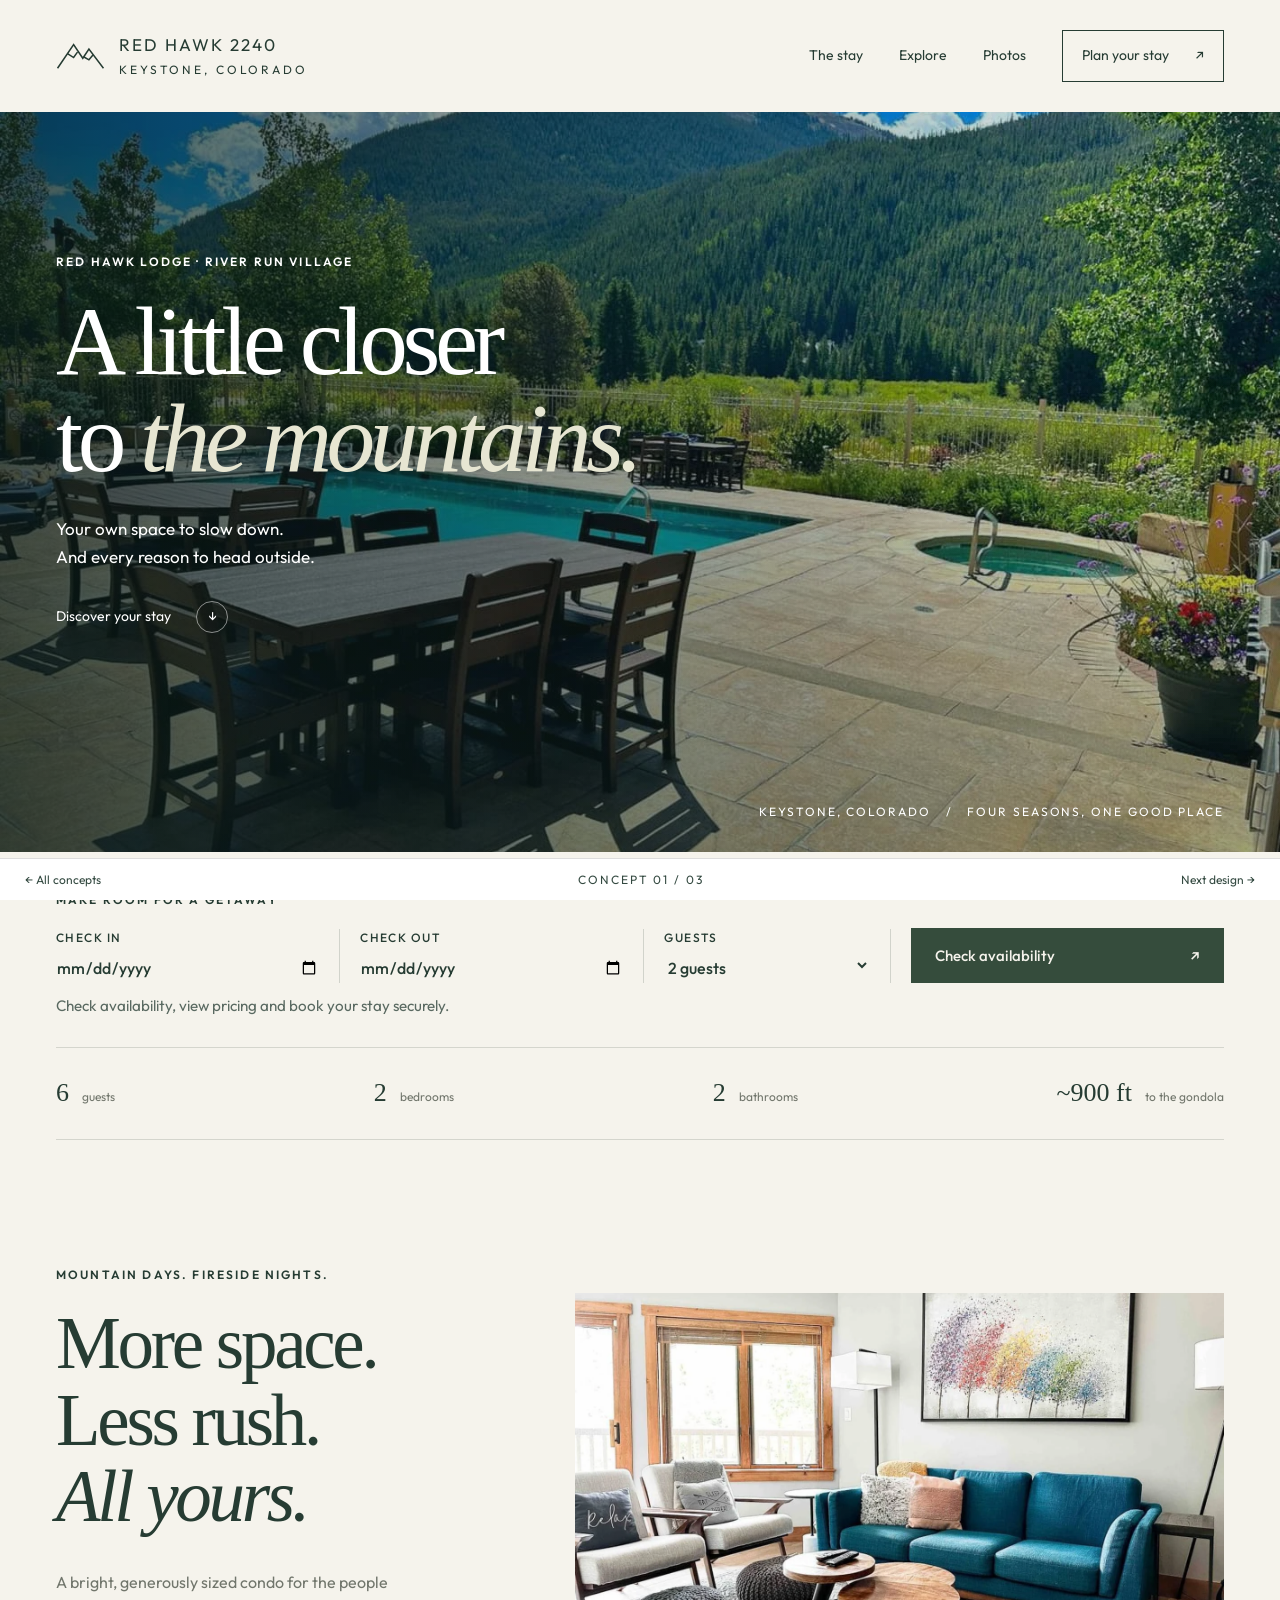
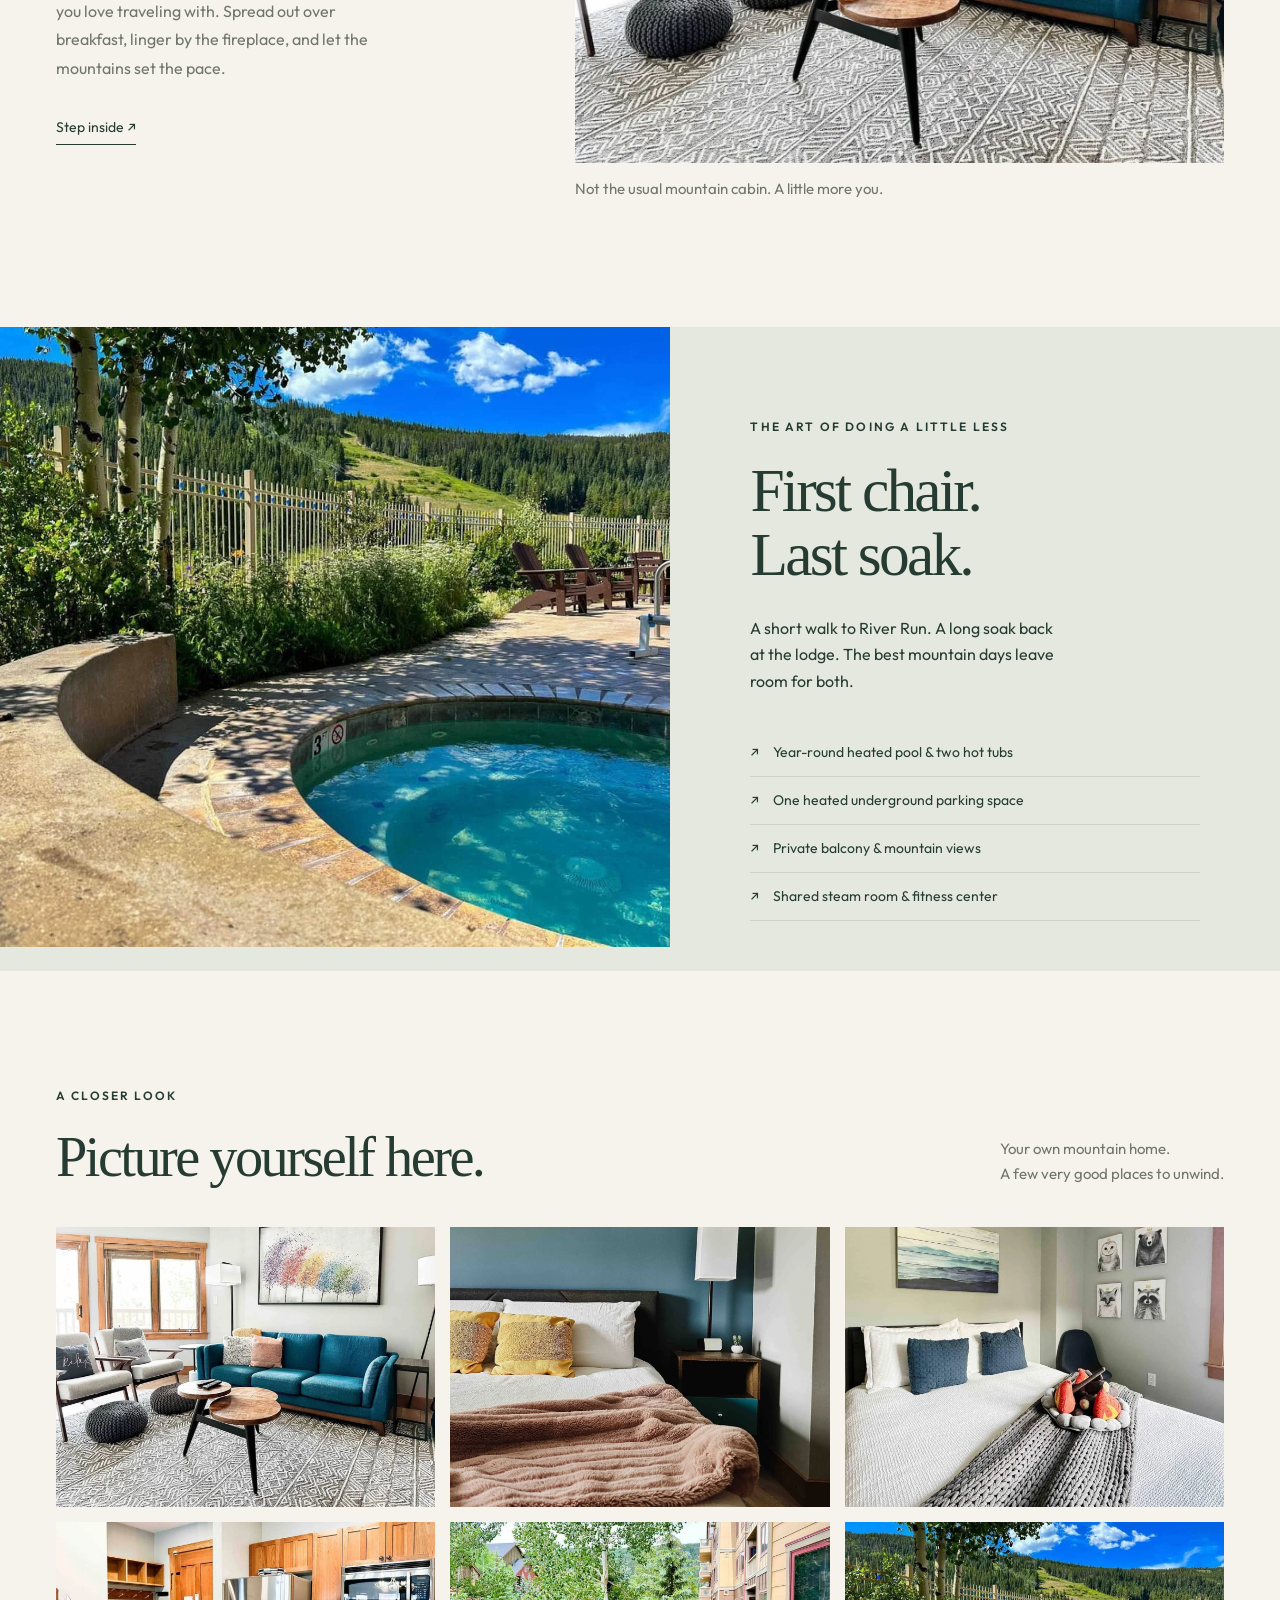
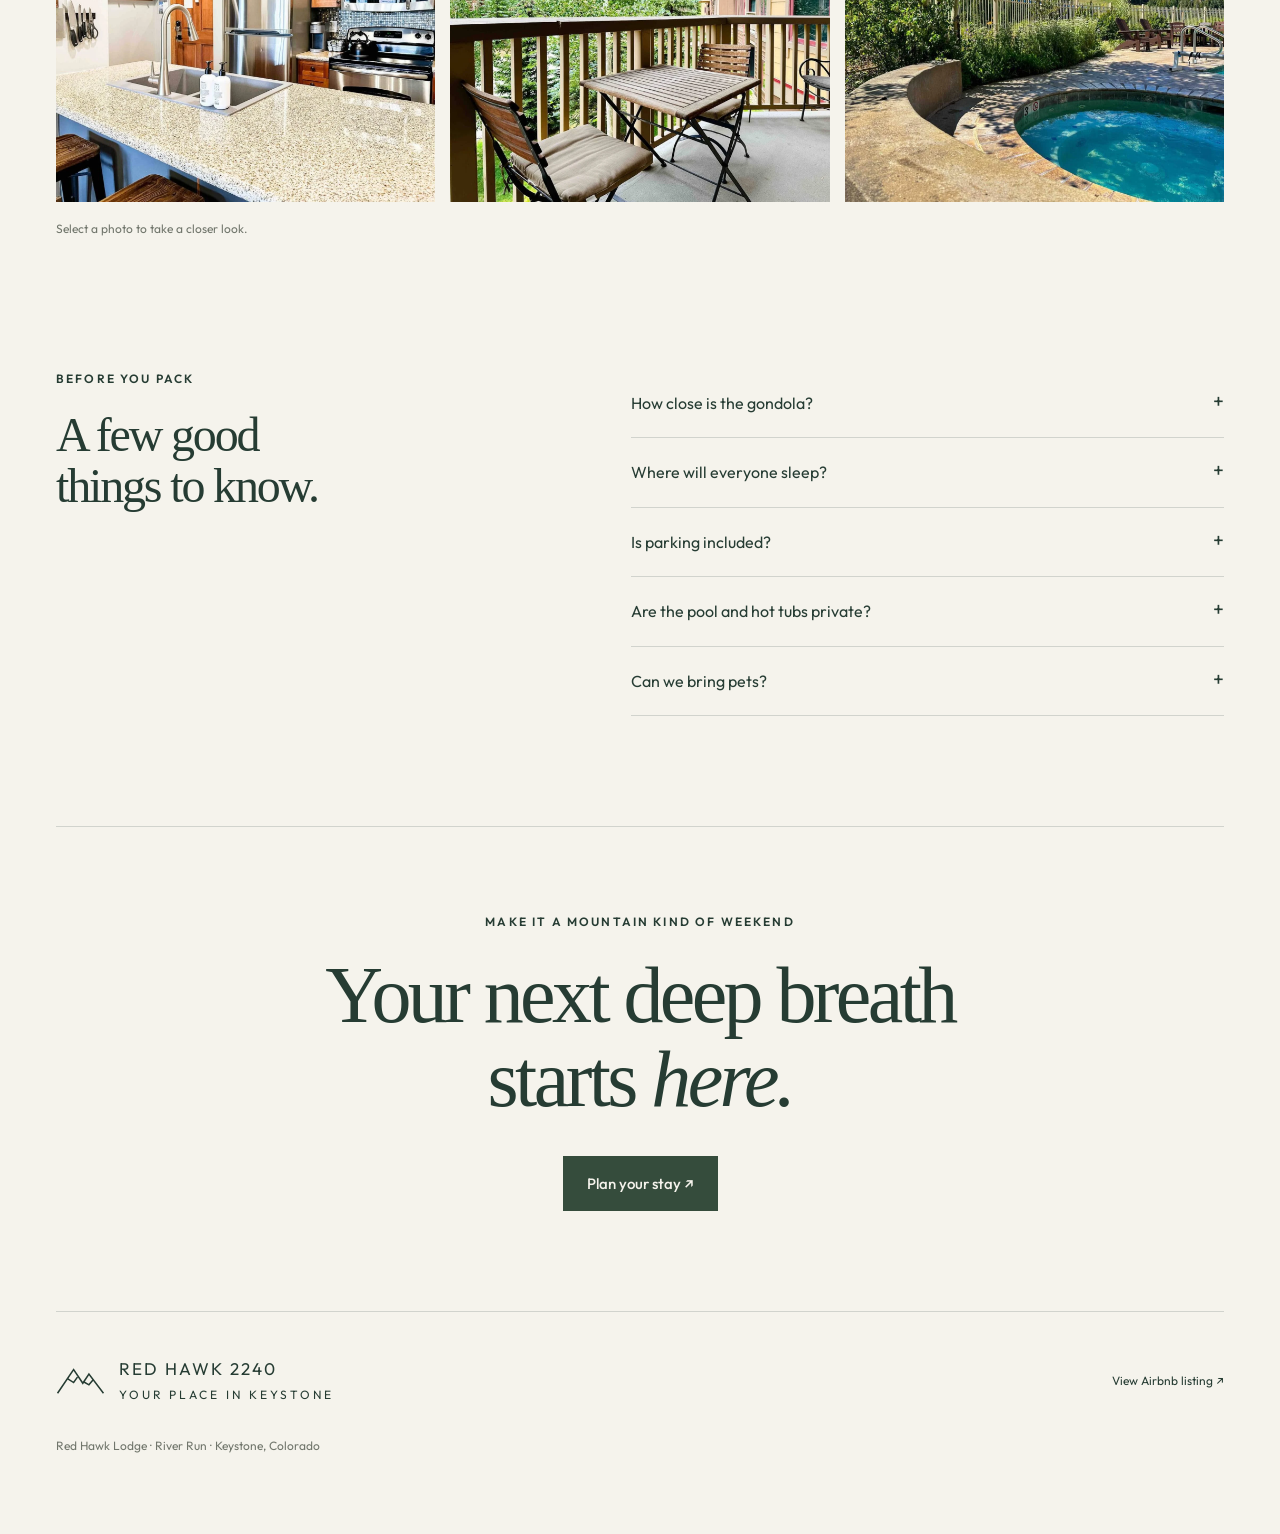
==== commit f0b802e3: "Refine hosting copy and remove private guide links and family names" ====
--- a/alpine.html
+++ b/alpine.html
@@ -1 +1 @@
-<!doctype html><html lang="en"><head><meta charset="utf-8"><meta name="viewport" content="width=device-width, initial-scale=1"><meta name="robots" content="noindex,nofollow"><title>The Alpine Edit | Red Hawk 2240</title><meta name="description" content="A Red Hawk 2240 direct-booking design concept, featuring the actual Keystone condo."><link rel="icon" href="assets/favicon.svg" type="image/svg+xml"><link rel="stylesheet" href="styles.css"></head><body class="alpine"><a class="skip-link" href="#main">Skip to content</a><header class="site-header"><a class="brand" href="alpine.html"><svg viewBox="0 0 64 40" aria-hidden="true"><path d="M2 36 23 5l12 18 8-12 19 25M15 17l8 5 5-7M36 21l7 4 5-6" fill="none" stroke="currentColor" stroke-width="2"/></svg><span>RED HAWK <b>2240</b><small>KEYSTONE, COLORADO</small></span></a><nav aria-label="Main navigation"><a href="#stay">The stay</a><a href="#explore">Explore</a><a href="#gallery">Photos</a><a class="nav-book" href="#book">Plan your stay <span>↗</span></a></nav></header><main id="main"><section class="alpine-hero"><img class="hero-image" src="assets/photo-00.webp" alt="Heated pool and sunlit mountains at Red Hawk Lodge" loading="eager" width="1440" height="1080"><div class="hero-shade"></div><div class="alpine-hero-copy wrap"><p class="eyebrow">RED HAWK LODGE · RIVER RUN VILLAGE</p><h1>A little closer<br>to <em>the mountains.</em></h1><p>Your own space to slow down.<br>And every reason to head outside.</p><a class="hero-link" href="#stay">Discover your stay <span>↓</span></a></div><span class="hero-coordinate">KEYSTONE, COLORADO &nbsp; / &nbsp; FOUR SEASONS, ONE GOOD PLACE</span></section><section class="alpine-book wrap" id="book"><p class="eyebrow">MAKE ROOM FOR A GETAWAY</p><form class="booking-form" action="https://app.ownerrez.com/widgets/f13cd4d5594545a4b410a094355b8b4d" method="get"><input type="hidden" name="view" value="form"><input type="hidden" name="propertyKey" value="bc7244c04d284b70baab4dede8d52fb0"><label>CHECK IN<input type="date" name="or_arrival" required aria-label="Check-in date"></label><label>CHECK OUT<input type="date" name="or_departure" required aria-label="Check-out date"></label><label>GUESTS<select name="or_guests" aria-label="Guests"><option value="1" >1 guest</option><option value="2" selected>2 guests</option><option value="3" >3 guests</option><option value="4" >4 guests</option><option value="5" >5 guests</option><option value="6" >6 guests</option></select></label><button class="button" type="submit">Check availability <span>↗</span></button><p class="date-error" role="alert"></p></form><p class="booking-handoff">Check availability, view pricing and book your stay securely.</p></section><div class="facts wrap"><span><b>6</b> guests</span><span><b>2</b> bedrooms</span><span><b>2</b> bathrooms</span><span><b>~900 ft</b> to the gondola</span></div><section class="editorial wrap" id="stay"><div><p class="eyebrow">MOUNTAIN DAYS. FIRESIDE NIGHTS.</p><h2>More space.<br>Less rush.<br><em>All yours.</em></h2><p>A bright, generously sized condo for the people you love traveling with. Spread out over breakfast, linger by the fireplace, and let the mountains set the pace.</p><a class="underlink" href="#gallery">Step inside ↗</a></div><figure><button class="photo " data-photo="assets/photo-01.webp" data-caption="Contemporary living room with teal sofa and warm wood finishes" aria-label="Enlarge: Contemporary living room with teal sofa and warm wood finishes"><img class="" src="assets/photo-01.webp" alt="Contemporary living room with teal sofa and warm wood finishes" loading="lazy" width="1440" height="1080"></button><figcaption>Not the usual mountain cabin. A little more you.</figcaption></figure></section><section class="amenity-story" id="explore"><div class="amenity-photo"><img class="" src="assets/photo-24.webp" alt="Outdoor hot tub surrounded by aspens and mountain scenery" loading="lazy" width="1440" height="1080"></div><div><p class="eyebrow">THE ART OF DOING A LITTLE LESS</p><h2>First chair.<br>Last soak.</h2><p>A short walk to River Run. A long soak back at the lodge. The best mountain days leave room for both.</p><ul class="amenity-list"><li>Year-round heated pool & two hot tubs</li><li>One heated underground parking space</li><li>Private balcony & mountain views</li><li>Shared steam room & fitness center</li></ul></div></section><section class="gallery-section wrap" id="gallery"><div class="section-top"><div><p class="eyebrow">A CLOSER LOOK</p><h2>Picture yourself here.</h2></div><p>Your own mountain home.<br>A few very good places to unwind.</p></div><div class="gallery-grid"><button class="photo " data-photo="assets/photo-01.webp" data-caption="Bright living room with teal sofa and mountain light" aria-label="Enlarge: Bright living room with teal sofa and mountain light"><img class="" src="assets/photo-01.webp" alt="Bright living room with teal sofa and mountain light" loading="lazy" width="1440" height="1080"></button><button class="photo " data-photo="assets/photo-09.webp" data-caption="King bedroom with an ensuite bathroom" aria-label="Enlarge: King bedroom with an ensuite bathroom"><img class="" src="assets/photo-09.webp" alt="King bedroom with an ensuite bathroom" loading="lazy" width="1440" height="1080"></button><button class="photo " data-photo="assets/photo-12.webp" data-caption="Queen bedroom with large windows" aria-label="Enlarge: Queen bedroom with large windows"><img class="" src="assets/photo-12.webp" alt="Queen bedroom with large windows" loading="lazy" width="1440" height="1080"></button><button class="photo " data-photo="assets/photo-14.webp" data-caption="Fully equipped kitchen and breakfast counter" aria-label="Enlarge: Fully equipped kitchen and breakfast counter"><img class="" src="assets/photo-14.webp" alt="Fully equipped kitchen and breakfast counter" loading="lazy" width="1440" height="1080"></button><button class="photo " data-photo="assets/photo-05.webp" data-caption="Private balcony framed by aspen trees" aria-label="Enlarge: Private balcony framed by aspen trees"><img class="" src="assets/photo-05.webp" alt="Private balcony framed by aspen trees" loading="lazy" width="1440" height="1080"></button><button class="photo " data-photo="assets/photo-24.webp" data-caption="Shared outdoor hot tub with mountain views" aria-label="Enlarge: Shared outdoor hot tub with mountain views"><img class="" src="assets/photo-24.webp" alt="Shared outdoor hot tub with mountain views" loading="lazy" width="1440" height="1080"></button></div><p class="gallery-note">Select a photo to take a closer look.</p></section><section class="faq wrap"><div><p class="eyebrow">BEFORE YOU PACK</p><h2>A few good<br>things to know.</h2></div><div><details><summary>How close is the gondola?</summary><p>The listing describes an approximately 900-foot walk to the River Run Gondola and Village. Bring comfortable shoes for the short walk.</p></details><details><summary>Where will everyone sleep?</summary><p>A king bedroom, a queen bedroom and a fold-away Murphy bed give your group room to settle in. The condo accommodates up to six overnight guests, with two full bathrooms.</p></details><details><summary>Is parking included?</summary><p>One space in the heated underground garage is included. An elevator serves the building. Additional vehicles need separate parking arrangements.</p></details><details><summary>Are the pool and hot tubs private?</summary><p>The heated pool, two hot tubs, steam room, fitness center and game room are shared Red Hawk Lodge amenities, subject to building access and maintenance.</p></details><details><summary>Can we bring pets?</summary><p>The current house rules do not allow pets or smoking. Please review the full rules and current conditions before reserving.</p></details></div></section><section class="closing wrap"><p class="eyebrow">MAKE IT A MOUNTAIN KIND OF WEEKEND</p><h2>Your next deep breath<br>starts <em>here.</em></h2><a class="button" href="#book">Plan your stay ↗</a></section></main><footer class="site-footer wrap"><a class="brand" href="alpine.html"><svg viewBox="0 0 64 40" aria-hidden="true"><path d="M2 36 23 5l12 18 8-12 19 25M15 17l8 5 5-7M36 21l7 4 5-6" fill="none" stroke="currentColor" stroke-width="2"/></svg><span>RED HAWK <b>2240</b><small>YOUR PLACE IN KEYSTONE</small></span></a><div><a href="https://www.airbnb.com/rooms/45842208" target="_blank" rel="noopener">View Airbnb listing ↗</a><a href="https://checkin.redhawk2240.com" target="_blank" rel="noopener">Already booked? Guest guide ↗</a></div><p>Red Hawk Lodge · River Run · Keystone, Colorado</p></footer><aside class="concept-bar" aria-label="Design concepts"><a href="index.html">← All concepts</a><span>CONCEPT 01 / 03</span><a href="gatherings.html">Next design →</a></aside><dialog class="lightbox"><button class="dialog-close" aria-label="Close photo">×</button><img alt=""><p></p><div class="lightbox-controls"><button data-direction="-1" aria-label="Previous photo">← Previous</button><button data-direction="1" aria-label="Next photo">Next →</button></div></dialog><script src="site.js"></script></body></html>+<!doctype html><html lang="en"><head><meta charset="utf-8"><meta name="viewport" content="width=device-width, initial-scale=1"><meta name="robots" content="noindex,nofollow"><title>The Alpine Edit | Red Hawk 2240</title><meta name="description" content="A Red Hawk 2240 direct-booking design concept, featuring the actual Keystone condo."><link rel="icon" href="assets/favicon.svg" type="image/svg+xml"><link rel="stylesheet" href="styles.css"></head><body class="alpine"><a class="skip-link" href="#main">Skip to content</a><header class="site-header"><a class="brand" href="alpine.html"><svg viewBox="0 0 64 40" aria-hidden="true"><path d="M2 36 23 5l12 18 8-12 19 25M15 17l8 5 5-7M36 21l7 4 5-6" fill="none" stroke="currentColor" stroke-width="2"/></svg><span>RED HAWK <b>2240</b><small>KEYSTONE, COLORADO</small></span></a><nav aria-label="Main navigation"><a href="#stay">The stay</a><a href="#explore">Explore</a><a href="#gallery">Photos</a><a class="nav-book" href="#book">Plan your stay <span>↗</span></a></nav></header><main id="main"><section class="alpine-hero"><img class="hero-image" src="assets/photo-00.webp" alt="Heated pool and sunlit mountains at Red Hawk Lodge" loading="eager" width="1440" height="1080"><div class="hero-shade"></div><div class="alpine-hero-copy wrap"><p class="eyebrow">RED HAWK LODGE · RIVER RUN VILLAGE</p><h1>A little closer<br>to <em>the mountains.</em></h1><p>Your own space to slow down.<br>And every reason to head outside.</p><a class="hero-link" href="#stay">Discover your stay <span>↓</span></a></div><span class="hero-coordinate">KEYSTONE, COLORADO &nbsp; / &nbsp; FOUR SEASONS, ONE GOOD PLACE</span></section><section class="alpine-book wrap" id="book"><p class="eyebrow">MAKE ROOM FOR A GETAWAY</p><form class="booking-form" action="https://app.ownerrez.com/widgets/f13cd4d5594545a4b410a094355b8b4d" method="get"><input type="hidden" name="view" value="form"><input type="hidden" name="propertyKey" value="bc7244c04d284b70baab4dede8d52fb0"><label>CHECK IN<input type="date" name="or_arrival" required aria-label="Check-in date"></label><label>CHECK OUT<input type="date" name="or_departure" required aria-label="Check-out date"></label><label>GUESTS<select name="or_guests" aria-label="Guests"><option value="1" >1 guest</option><option value="2" selected>2 guests</option><option value="3" >3 guests</option><option value="4" >4 guests</option><option value="5" >5 guests</option><option value="6" >6 guests</option></select></label><button class="button" type="submit">Check availability <span>↗</span></button><p class="date-error" role="alert"></p></form><p class="booking-handoff">Check availability, view pricing and book your stay securely.</p></section><div class="facts wrap"><span><b>6</b> guests</span><span><b>2</b> bedrooms</span><span><b>2</b> bathrooms</span><span><b>~900 ft</b> to the gondola</span></div><section class="editorial wrap" id="stay"><div><p class="eyebrow">MOUNTAIN DAYS. FIRESIDE NIGHTS.</p><h2>More space.<br>Less rush.<br><em>All yours.</em></h2><p>A bright, generously sized condo for the people you love traveling with. Spread out over breakfast, linger by the fireplace, and let the mountains set the pace.</p><a class="underlink" href="#gallery">Step inside ↗</a></div><figure><button class="photo " data-photo="assets/photo-01.webp" data-caption="Contemporary living room with teal sofa and warm wood finishes" aria-label="Enlarge: Contemporary living room with teal sofa and warm wood finishes"><img class="" src="assets/photo-01.webp" alt="Contemporary living room with teal sofa and warm wood finishes" loading="lazy" width="1440" height="1080"></button><figcaption>Not the usual mountain cabin. A little more you.</figcaption></figure></section><section class="amenity-story" id="explore"><div class="amenity-photo"><img class="" src="assets/photo-24.webp" alt="Outdoor hot tub surrounded by aspens and mountain scenery" loading="lazy" width="1440" height="1080"></div><div><p class="eyebrow">THE ART OF DOING A LITTLE LESS</p><h2>First chair.<br>Last soak.</h2><p>A short walk to River Run. A long soak back at the lodge. The best mountain days leave room for both.</p><ul class="amenity-list"><li>Year-round heated pool & two hot tubs</li><li>One heated underground parking space</li><li>Private balcony & mountain views</li><li>Shared steam room & fitness center</li></ul></div></section><section class="gallery-section wrap" id="gallery"><div class="section-top"><div><p class="eyebrow">A CLOSER LOOK</p><h2>Picture yourself here.</h2></div><p>Your own mountain home.<br>A few very good places to unwind.</p></div><div class="gallery-grid"><button class="photo " data-photo="assets/photo-01.webp" data-caption="Bright living room with teal sofa and mountain light" aria-label="Enlarge: Bright living room with teal sofa and mountain light"><img class="" src="assets/photo-01.webp" alt="Bright living room with teal sofa and mountain light" loading="lazy" width="1440" height="1080"></button><button class="photo " data-photo="assets/photo-09.webp" data-caption="King bedroom with an ensuite bathroom" aria-label="Enlarge: King bedroom with an ensuite bathroom"><img class="" src="assets/photo-09.webp" alt="King bedroom with an ensuite bathroom" loading="lazy" width="1440" height="1080"></button><button class="photo " data-photo="assets/photo-12.webp" data-caption="Queen bedroom with large windows" aria-label="Enlarge: Queen bedroom with large windows"><img class="" src="assets/photo-12.webp" alt="Queen bedroom with large windows" loading="lazy" width="1440" height="1080"></button><button class="photo " data-photo="assets/photo-14.webp" data-caption="Fully equipped kitchen and breakfast counter" aria-label="Enlarge: Fully equipped kitchen and breakfast counter"><img class="" src="assets/photo-14.webp" alt="Fully equipped kitchen and breakfast counter" loading="lazy" width="1440" height="1080"></button><button class="photo " data-photo="assets/photo-05.webp" data-caption="Private balcony framed by aspen trees" aria-label="Enlarge: Private balcony framed by aspen trees"><img class="" src="assets/photo-05.webp" alt="Private balcony framed by aspen trees" loading="lazy" width="1440" height="1080"></button><button class="photo " data-photo="assets/photo-24.webp" data-caption="Shared outdoor hot tub with mountain views" aria-label="Enlarge: Shared outdoor hot tub with mountain views"><img class="" src="assets/photo-24.webp" alt="Shared outdoor hot tub with mountain views" loading="lazy" width="1440" height="1080"></button></div><p class="gallery-note">Select a photo to take a closer look.</p></section><section class="faq wrap"><div><p class="eyebrow">BEFORE YOU PACK</p><h2>A few good<br>things to know.</h2></div><div><details><summary>How close is the gondola?</summary><p>Red Hawk Lodge sits on the edge of River Run Village for a slightly quieter stay, approximately 900 feet from the River Run Gondola.</p></details><details><summary>Where will everyone sleep?</summary><p>A king bedroom, a queen bedroom and a fold-away Murphy bed give your group room to settle in. The condo accommodates up to six overnight guests, with two full bathrooms.</p></details><details><summary>Is parking included?</summary><p>One space in the heated underground garage is included. An elevator serves the building. Additional vehicles need separate parking arrangements.</p></details><details><summary>Are the pool and hot tubs private?</summary><p>The heated pool, two hot tubs, steam room, fitness center and game room are shared Red Hawk Lodge amenities, subject to building access and maintenance.</p></details><details><summary>Can we bring pets?</summary><p>The current house rules do not allow pets or smoking. Please review the full rules and current conditions before reserving.</p></details></div></section><section class="closing wrap"><p class="eyebrow">MAKE IT A MOUNTAIN KIND OF WEEKEND</p><h2>Your next deep breath<br>starts <em>here.</em></h2><a class="button" href="#book">Plan your stay ↗</a></section></main><footer class="site-footer wrap"><a class="brand" href="alpine.html"><svg viewBox="0 0 64 40" aria-hidden="true"><path d="M2 36 23 5l12 18 8-12 19 25M15 17l8 5 5-7M36 21l7 4 5-6" fill="none" stroke="currentColor" stroke-width="2"/></svg><span>RED HAWK <b>2240</b><small>YOUR PLACE IN KEYSTONE</small></span></a><div><a href="https://www.airbnb.com/rooms/45842208" target="_blank" rel="noopener">View Airbnb listing ↗</a></div><p>Red Hawk Lodge · River Run · Keystone, Colorado</p></footer><aside class="concept-bar" aria-label="Design concepts"><a href="index.html">← All concepts</a><span>CONCEPT 01 / 03</span><a href="gatherings.html">Next design →</a></aside><dialog class="lightbox"><button class="dialog-close" aria-label="Close photo">×</button><img alt=""><p></p><div class="lightbox-controls"><button data-direction="-1" aria-label="Previous photo">← Previous</button><button data-direction="1" aria-label="Next photo">Next →</button></div></dialog><script src="site.js"></script></body></html>
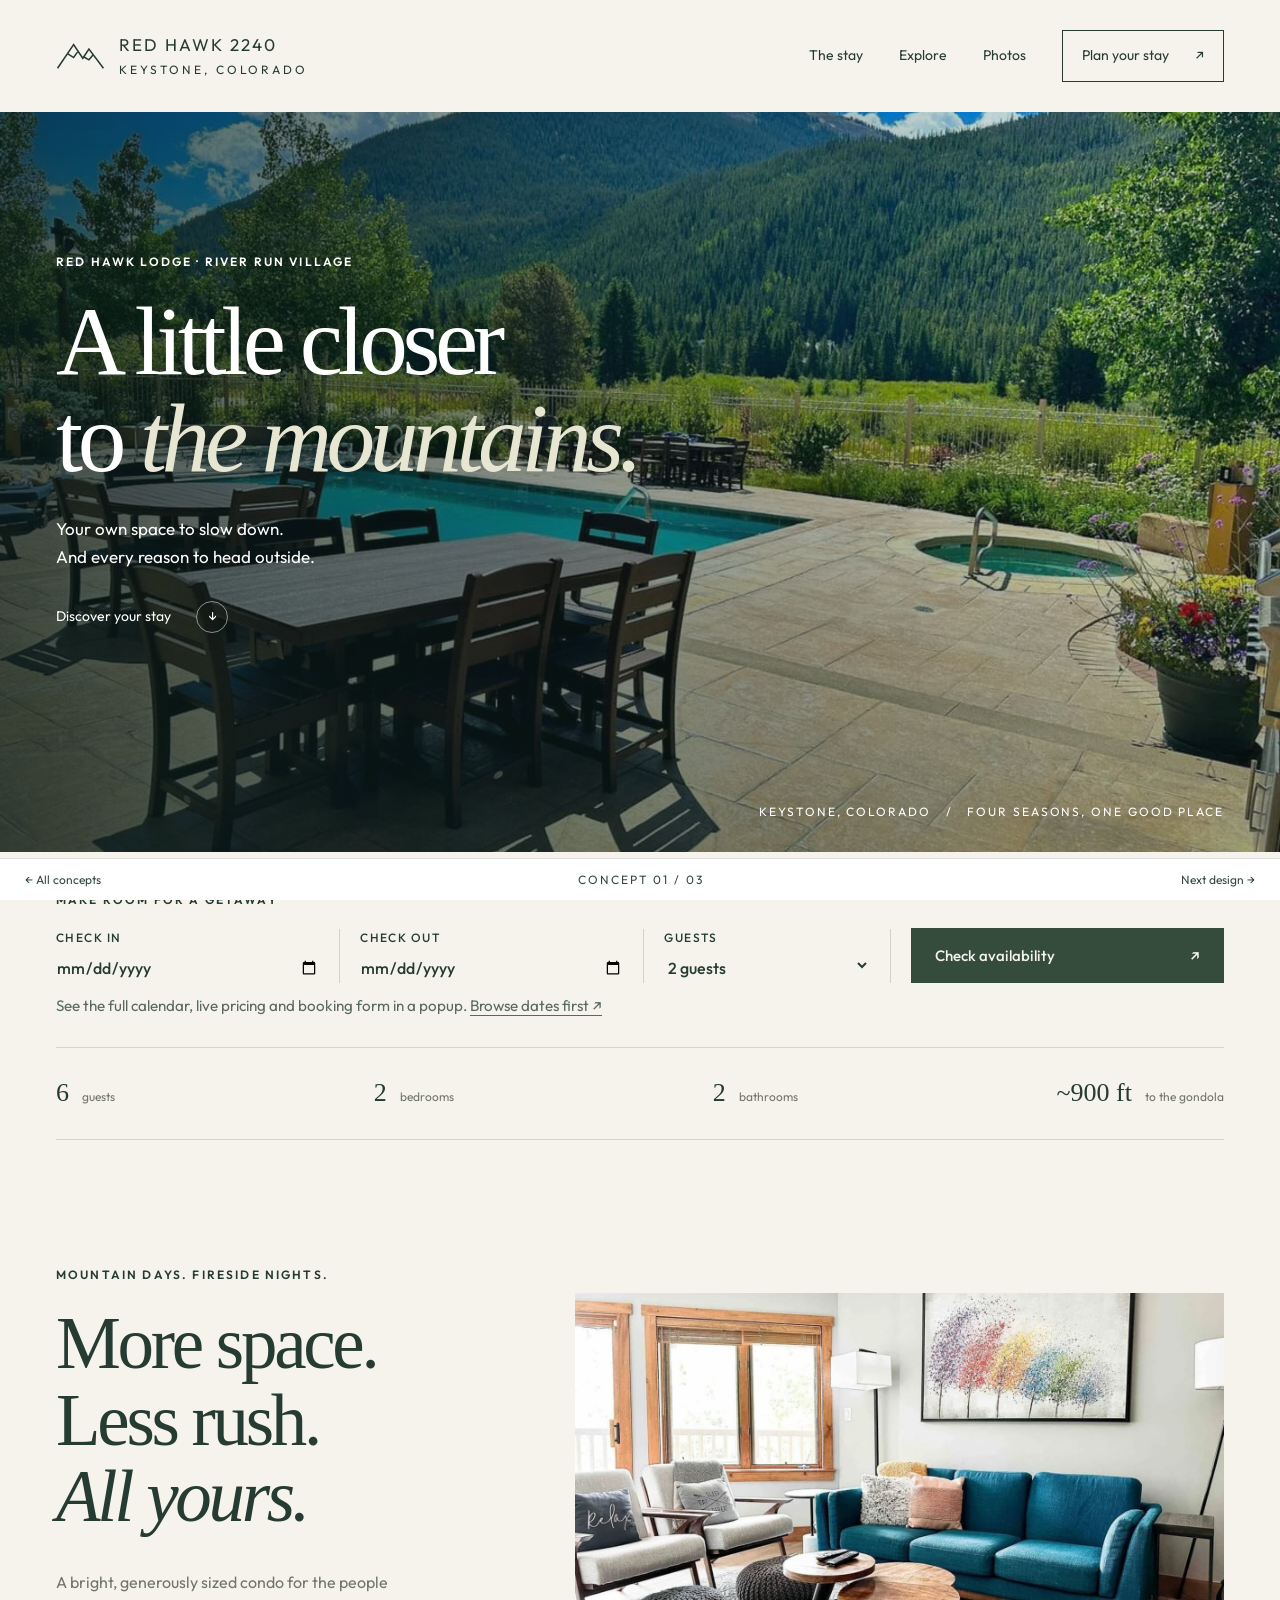
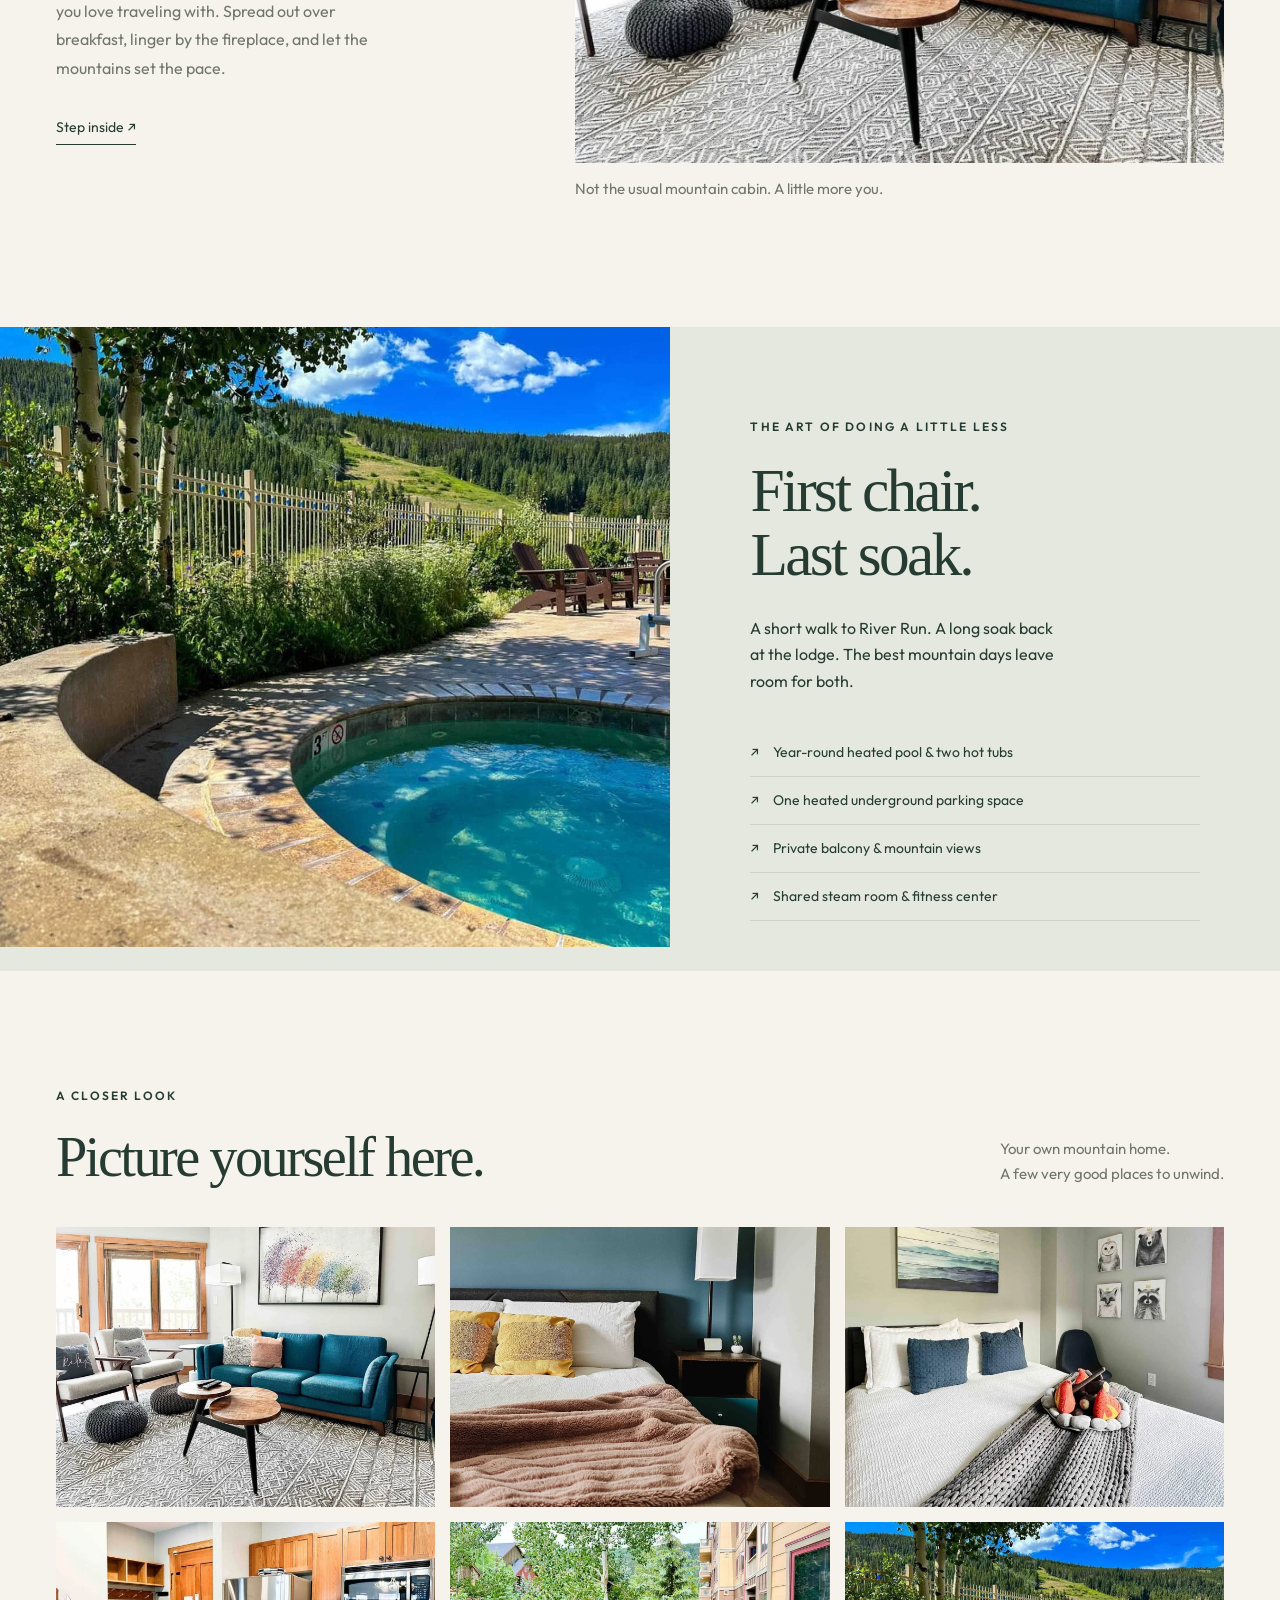
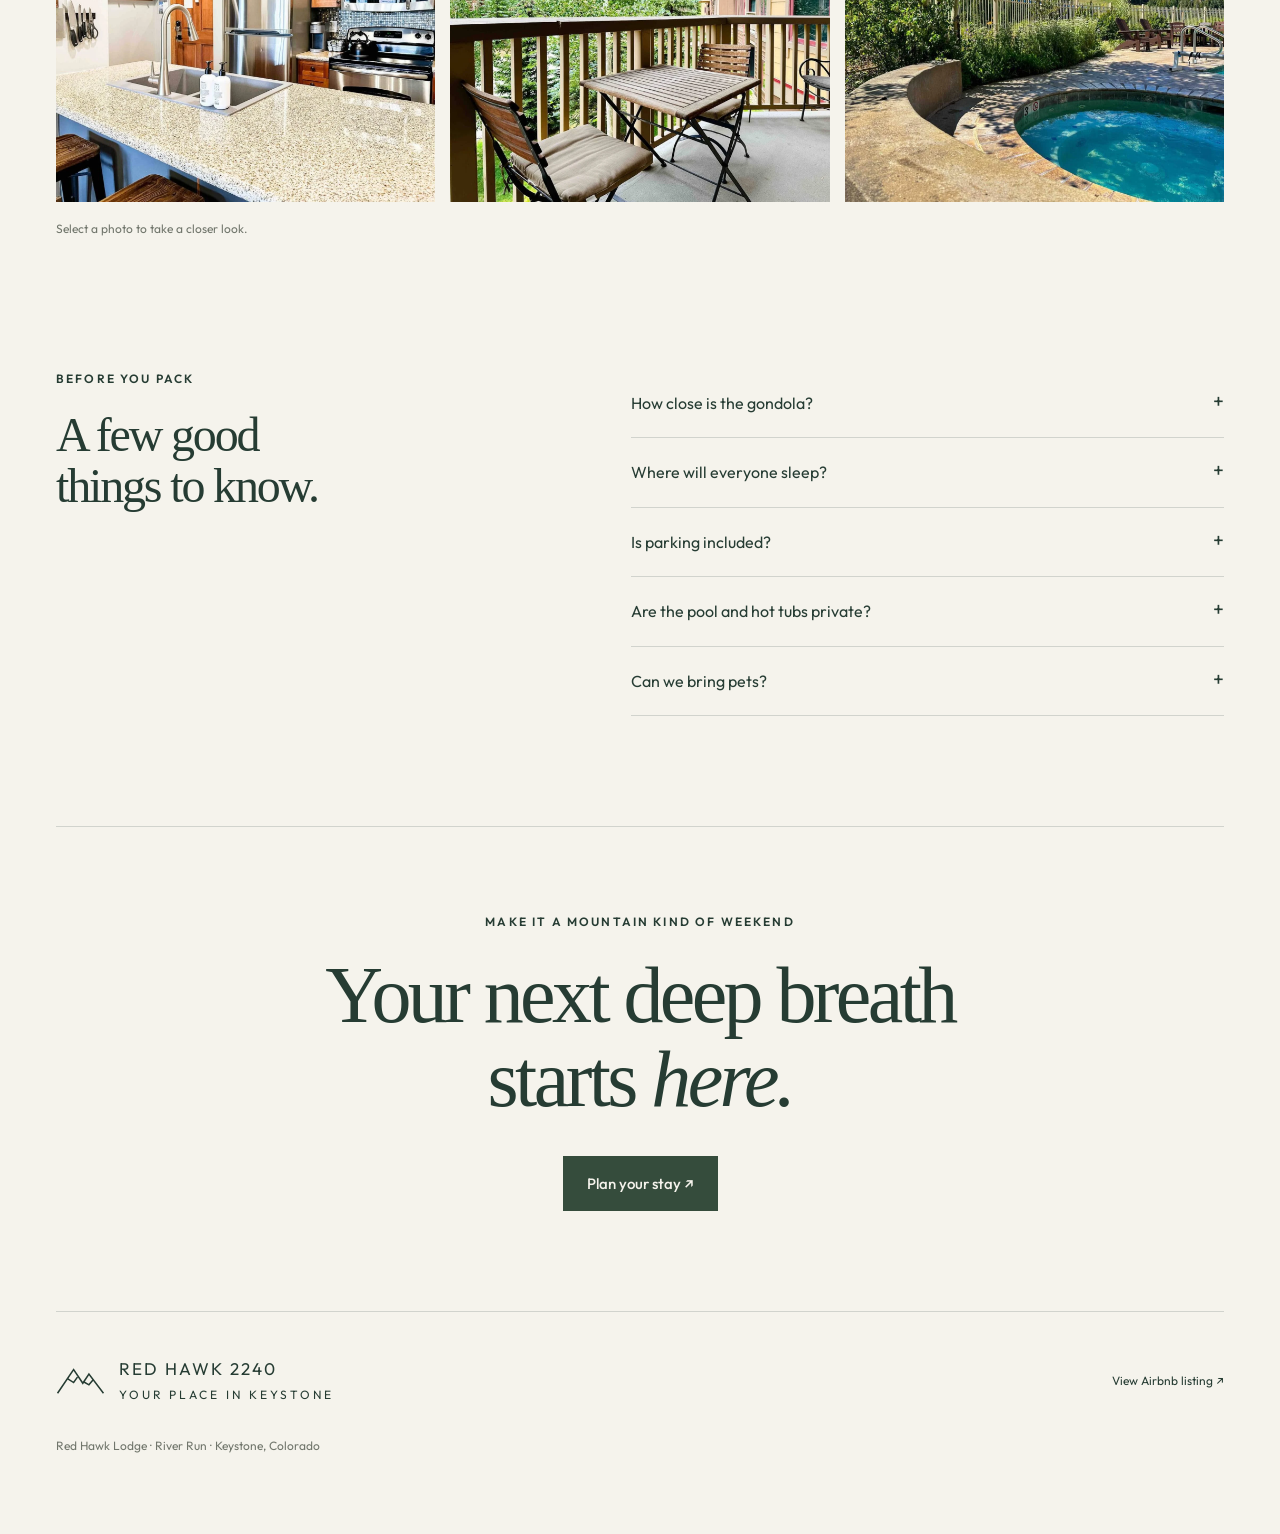
==== commit 5d594759: "Open live booking calendar and quotes in an on-page popup" ====
--- a/alpine.html
+++ b/alpine.html
@@ -1 +1 @@
-<!doctype html><html lang="en"><head><meta charset="utf-8"><meta name="viewport" content="width=device-width, initial-scale=1"><meta name="robots" content="noindex,nofollow"><title>The Alpine Edit | Red Hawk 2240</title><meta name="description" content="A Red Hawk 2240 direct-booking design concept, featuring the actual Keystone condo."><link rel="icon" href="assets/favicon.svg" type="image/svg+xml"><link rel="stylesheet" href="styles.css"></head><body class="alpine"><a class="skip-link" href="#main">Skip to content</a><header class="site-header"><a class="brand" href="alpine.html"><svg viewBox="0 0 64 40" aria-hidden="true"><path d="M2 36 23 5l12 18 8-12 19 25M15 17l8 5 5-7M36 21l7 4 5-6" fill="none" stroke="currentColor" stroke-width="2"/></svg><span>RED HAWK <b>2240</b><small>KEYSTONE, COLORADO</small></span></a><nav aria-label="Main navigation"><a href="#stay">The stay</a><a href="#explore">Explore</a><a href="#gallery">Photos</a><a class="nav-book" href="#book">Plan your stay <span>↗</span></a></nav></header><main id="main"><section class="alpine-hero"><img class="hero-image" src="assets/photo-00.webp" alt="Heated pool and sunlit mountains at Red Hawk Lodge" loading="eager" width="1440" height="1080"><div class="hero-shade"></div><div class="alpine-hero-copy wrap"><p class="eyebrow">RED HAWK LODGE · RIVER RUN VILLAGE</p><h1>A little closer<br>to <em>the mountains.</em></h1><p>Your own space to slow down.<br>And every reason to head outside.</p><a class="hero-link" href="#stay">Discover your stay <span>↓</span></a></div><span class="hero-coordinate">KEYSTONE, COLORADO &nbsp; / &nbsp; FOUR SEASONS, ONE GOOD PLACE</span></section><section class="alpine-book wrap" id="book"><p class="eyebrow">MAKE ROOM FOR A GETAWAY</p><form class="booking-form" action="https://app.ownerrez.com/widgets/f13cd4d5594545a4b410a094355b8b4d" method="get"><input type="hidden" name="view" value="form"><input type="hidden" name="propertyKey" value="bc7244c04d284b70baab4dede8d52fb0"><label>CHECK IN<input type="date" name="or_arrival" required aria-label="Check-in date"></label><label>CHECK OUT<input type="date" name="or_departure" required aria-label="Check-out date"></label><label>GUESTS<select name="or_guests" aria-label="Guests"><option value="1" >1 guest</option><option value="2" selected>2 guests</option><option value="3" >3 guests</option><option value="4" >4 guests</option><option value="5" >5 guests</option><option value="6" >6 guests</option></select></label><button class="button" type="submit">Check availability <span>↗</span></button><p class="date-error" role="alert"></p></form><p class="booking-handoff">Check availability, view pricing and book your stay securely.</p></section><div class="facts wrap"><span><b>6</b> guests</span><span><b>2</b> bedrooms</span><span><b>2</b> bathrooms</span><span><b>~900 ft</b> to the gondola</span></div><section class="editorial wrap" id="stay"><div><p class="eyebrow">MOUNTAIN DAYS. FIRESIDE NIGHTS.</p><h2>More space.<br>Less rush.<br><em>All yours.</em></h2><p>A bright, generously sized condo for the people you love traveling with. Spread out over breakfast, linger by the fireplace, and let the mountains set the pace.</p><a class="underlink" href="#gallery">Step inside ↗</a></div><figure><button class="photo " data-photo="assets/photo-01.webp" data-caption="Contemporary living room with teal sofa and warm wood finishes" aria-label="Enlarge: Contemporary living room with teal sofa and warm wood finishes"><img class="" src="assets/photo-01.webp" alt="Contemporary living room with teal sofa and warm wood finishes" loading="lazy" width="1440" height="1080"></button><figcaption>Not the usual mountain cabin. A little more you.</figcaption></figure></section><section class="amenity-story" id="explore"><div class="amenity-photo"><img class="" src="assets/photo-24.webp" alt="Outdoor hot tub surrounded by aspens and mountain scenery" loading="lazy" width="1440" height="1080"></div><div><p class="eyebrow">THE ART OF DOING A LITTLE LESS</p><h2>First chair.<br>Last soak.</h2><p>A short walk to River Run. A long soak back at the lodge. The best mountain days leave room for both.</p><ul class="amenity-list"><li>Year-round heated pool & two hot tubs</li><li>One heated underground parking space</li><li>Private balcony & mountain views</li><li>Shared steam room & fitness center</li></ul></div></section><section class="gallery-section wrap" id="gallery"><div class="section-top"><div><p class="eyebrow">A CLOSER LOOK</p><h2>Picture yourself here.</h2></div><p>Your own mountain home.<br>A few very good places to unwind.</p></div><div class="gallery-grid"><button class="photo " data-photo="assets/photo-01.webp" data-caption="Bright living room with teal sofa and mountain light" aria-label="Enlarge: Bright living room with teal sofa and mountain light"><img class="" src="assets/photo-01.webp" alt="Bright living room with teal sofa and mountain light" loading="lazy" width="1440" height="1080"></button><button class="photo " data-photo="assets/photo-09.webp" data-caption="King bedroom with an ensuite bathroom" aria-label="Enlarge: King bedroom with an ensuite bathroom"><img class="" src="assets/photo-09.webp" alt="King bedroom with an ensuite bathroom" loading="lazy" width="1440" height="1080"></button><button class="photo " data-photo="assets/photo-12.webp" data-caption="Queen bedroom with large windows" aria-label="Enlarge: Queen bedroom with large windows"><img class="" src="assets/photo-12.webp" alt="Queen bedroom with large windows" loading="lazy" width="1440" height="1080"></button><button class="photo " data-photo="assets/photo-14.webp" data-caption="Fully equipped kitchen and breakfast counter" aria-label="Enlarge: Fully equipped kitchen and breakfast counter"><img class="" src="assets/photo-14.webp" alt="Fully equipped kitchen and breakfast counter" loading="lazy" width="1440" height="1080"></button><button class="photo " data-photo="assets/photo-05.webp" data-caption="Private balcony framed by aspen trees" aria-label="Enlarge: Private balcony framed by aspen trees"><img class="" src="assets/photo-05.webp" alt="Private balcony framed by aspen trees" loading="lazy" width="1440" height="1080"></button><button class="photo " data-photo="assets/photo-24.webp" data-caption="Shared outdoor hot tub with mountain views" aria-label="Enlarge: Shared outdoor hot tub with mountain views"><img class="" src="assets/photo-24.webp" alt="Shared outdoor hot tub with mountain views" loading="lazy" width="1440" height="1080"></button></div><p class="gallery-note">Select a photo to take a closer look.</p></section><section class="faq wrap"><div><p class="eyebrow">BEFORE YOU PACK</p><h2>A few good<br>things to know.</h2></div><div><details><summary>How close is the gondola?</summary><p>Red Hawk Lodge sits on the edge of River Run Village for a slightly quieter stay, approximately 900 feet from the River Run Gondola.</p></details><details><summary>Where will everyone sleep?</summary><p>A king bedroom, a queen bedroom and a fold-away Murphy bed give your group room to settle in. The condo accommodates up to six overnight guests, with two full bathrooms.</p></details><details><summary>Is parking included?</summary><p>One space in the heated underground garage is included. An elevator serves the building. Additional vehicles need separate parking arrangements.</p></details><details><summary>Are the pool and hot tubs private?</summary><p>The heated pool, two hot tubs, steam room, fitness center and game room are shared Red Hawk Lodge amenities, subject to building access and maintenance.</p></details><details><summary>Can we bring pets?</summary><p>The current house rules do not allow pets or smoking. Please review the full rules and current conditions before reserving.</p></details></div></section><section class="closing wrap"><p class="eyebrow">MAKE IT A MOUNTAIN KIND OF WEEKEND</p><h2>Your next deep breath<br>starts <em>here.</em></h2><a class="button" href="#book">Plan your stay ↗</a></section></main><footer class="site-footer wrap"><a class="brand" href="alpine.html"><svg viewBox="0 0 64 40" aria-hidden="true"><path d="M2 36 23 5l12 18 8-12 19 25M15 17l8 5 5-7M36 21l7 4 5-6" fill="none" stroke="currentColor" stroke-width="2"/></svg><span>RED HAWK <b>2240</b><small>YOUR PLACE IN KEYSTONE</small></span></a><div><a href="https://www.airbnb.com/rooms/45842208" target="_blank" rel="noopener">View Airbnb listing ↗</a></div><p>Red Hawk Lodge · River Run · Keystone, Colorado</p></footer><aside class="concept-bar" aria-label="Design concepts"><a href="index.html">← All concepts</a><span>CONCEPT 01 / 03</span><a href="gatherings.html">Next design →</a></aside><dialog class="lightbox"><button class="dialog-close" aria-label="Close photo">×</button><img alt=""><p></p><div class="lightbox-controls"><button data-direction="-1" aria-label="Previous photo">← Previous</button><button data-direction="1" aria-label="Next photo">Next →</button></div></dialog><script src="site.js"></script></body></html>+<!doctype html><html lang="en"><head><meta charset="utf-8"><meta name="viewport" content="width=device-width, initial-scale=1"><meta name="robots" content="noindex,nofollow"><title>The Alpine Edit | Red Hawk 2240</title><meta name="description" content="A Red Hawk 2240 direct-booking design concept, featuring the actual Keystone condo."><link rel="icon" href="assets/favicon.svg" type="image/svg+xml"><link rel="stylesheet" href="styles.css"></head><body class="alpine"><a class="skip-link" href="#main">Skip to content</a><header class="site-header"><a class="brand" href="alpine.html"><svg viewBox="0 0 64 40" aria-hidden="true"><path d="M2 36 23 5l12 18 8-12 19 25M15 17l8 5 5-7M36 21l7 4 5-6" fill="none" stroke="currentColor" stroke-width="2"/></svg><span>RED HAWK <b>2240</b><small>KEYSTONE, COLORADO</small></span></a><nav aria-label="Main navigation"><a href="#stay">The stay</a><a href="#explore">Explore</a><a href="#gallery">Photos</a><a class="nav-book" href="#book">Plan your stay <span>↗</span></a></nav></header><main id="main"><section class="alpine-hero"><img class="hero-image" src="assets/photo-00.webp" alt="Heated pool and sunlit mountains at Red Hawk Lodge" loading="eager" width="1440" height="1080"><div class="hero-shade"></div><div class="alpine-hero-copy wrap"><p class="eyebrow">RED HAWK LODGE · RIVER RUN VILLAGE</p><h1>A little closer<br>to <em>the mountains.</em></h1><p>Your own space to slow down.<br>And every reason to head outside.</p><a class="hero-link" href="#stay">Discover your stay <span>↓</span></a></div><span class="hero-coordinate">KEYSTONE, COLORADO &nbsp; / &nbsp; FOUR SEASONS, ONE GOOD PLACE</span></section><section class="alpine-book wrap" id="book"><p class="eyebrow">MAKE ROOM FOR A GETAWAY</p><form class="booking-form" data-property-name="Red Hawk 2240" target="_blank" rel="noopener" action="https://app.ownerrez.com/widgets/f13cd4d5594545a4b410a094355b8b4d" method="get"><input type="hidden" name="view" value="form"><input type="hidden" name="propertyKey" value="bc7244c04d284b70baab4dede8d52fb0"><label>CHECK IN<input type="date" name="or_arrival" required aria-label="Check-in date"></label><label>CHECK OUT<input type="date" name="or_departure" required aria-label="Check-out date"></label><label>GUESTS<select name="or_guests" aria-label="Guests"><option value="1" >1 guest</option><option value="2" selected>2 guests</option><option value="3" >3 guests</option><option value="4" >4 guests</option><option value="5" >5 guests</option><option value="6" >6 guests</option></select></label><button class="button" type="submit">Check availability <span>↗</span></button><p class="date-error" role="alert"></p></form><p class="booking-handoff">See the full calendar, live pricing and booking form in a popup. <a class="booking-calendar-link" data-booking-window href="https://app.ownerrez.com/widgets/f13cd4d5594545a4b410a094355b8b4d?view=form&amp;propertyKey=bc7244c04d284b70baab4dede8d52fb0" target="_blank" rel="noopener">Browse dates first ↗</a></p><a class="booking-window-fallback" target="_blank" rel="noopener" hidden>Open the booking window ↗</a></section><div class="facts wrap"><span><b>6</b> guests</span><span><b>2</b> bedrooms</span><span><b>2</b> bathrooms</span><span><b>~900 ft</b> to the gondola</span></div><section class="editorial wrap" id="stay"><div><p class="eyebrow">MOUNTAIN DAYS. FIRESIDE NIGHTS.</p><h2>More space.<br>Less rush.<br><em>All yours.</em></h2><p>A bright, generously sized condo for the people you love traveling with. Spread out over breakfast, linger by the fireplace, and let the mountains set the pace.</p><a class="underlink" href="#gallery">Step inside ↗</a></div><figure><button class="photo " data-photo="assets/photo-01.webp" data-caption="Contemporary living room with teal sofa and warm wood finishes" aria-label="Enlarge: Contemporary living room with teal sofa and warm wood finishes"><img class="" src="assets/photo-01.webp" alt="Contemporary living room with teal sofa and warm wood finishes" loading="lazy" width="1440" height="1080"></button><figcaption>Not the usual mountain cabin. A little more you.</figcaption></figure></section><section class="amenity-story" id="explore"><div class="amenity-photo"><img class="" src="assets/photo-24.webp" alt="Outdoor hot tub surrounded by aspens and mountain scenery" loading="lazy" width="1440" height="1080"></div><div><p class="eyebrow">THE ART OF DOING A LITTLE LESS</p><h2>First chair.<br>Last soak.</h2><p>A short walk to River Run. A long soak back at the lodge. The best mountain days leave room for both.</p><ul class="amenity-list"><li>Year-round heated pool & two hot tubs</li><li>One heated underground parking space</li><li>Private balcony & mountain views</li><li>Shared steam room & fitness center</li></ul></div></section><section class="gallery-section wrap" id="gallery"><div class="section-top"><div><p class="eyebrow">A CLOSER LOOK</p><h2>Picture yourself here.</h2></div><p>Your own mountain home.<br>A few very good places to unwind.</p></div><div class="gallery-grid"><button class="photo " data-photo="assets/photo-01.webp" data-caption="Bright living room with teal sofa and mountain light" aria-label="Enlarge: Bright living room with teal sofa and mountain light"><img class="" src="assets/photo-01.webp" alt="Bright living room with teal sofa and mountain light" loading="lazy" width="1440" height="1080"></button><button class="photo " data-photo="assets/photo-09.webp" data-caption="King bedroom with an ensuite bathroom" aria-label="Enlarge: King bedroom with an ensuite bathroom"><img class="" src="assets/photo-09.webp" alt="King bedroom with an ensuite bathroom" loading="lazy" width="1440" height="1080"></button><button class="photo " data-photo="assets/photo-12.webp" data-caption="Queen bedroom with large windows" aria-label="Enlarge: Queen bedroom with large windows"><img class="" src="assets/photo-12.webp" alt="Queen bedroom with large windows" loading="lazy" width="1440" height="1080"></button><button class="photo " data-photo="assets/photo-14.webp" data-caption="Fully equipped kitchen and breakfast counter" aria-label="Enlarge: Fully equipped kitchen and breakfast counter"><img class="" src="assets/photo-14.webp" alt="Fully equipped kitchen and breakfast counter" loading="lazy" width="1440" height="1080"></button><button class="photo " data-photo="assets/photo-05.webp" data-caption="Private balcony framed by aspen trees" aria-label="Enlarge: Private balcony framed by aspen trees"><img class="" src="assets/photo-05.webp" alt="Private balcony framed by aspen trees" loading="lazy" width="1440" height="1080"></button><button class="photo " data-photo="assets/photo-24.webp" data-caption="Shared outdoor hot tub with mountain views" aria-label="Enlarge: Shared outdoor hot tub with mountain views"><img class="" src="assets/photo-24.webp" alt="Shared outdoor hot tub with mountain views" loading="lazy" width="1440" height="1080"></button></div><p class="gallery-note">Select a photo to take a closer look.</p></section><section class="faq wrap"><div><p class="eyebrow">BEFORE YOU PACK</p><h2>A few good<br>things to know.</h2></div><div><details><summary>How close is the gondola?</summary><p>Red Hawk Lodge sits on the edge of River Run Village for a slightly quieter stay, approximately 900 feet from the River Run Gondola.</p></details><details><summary>Where will everyone sleep?</summary><p>A king bedroom, a queen bedroom and a fold-away Murphy bed give your group room to settle in. The condo accommodates up to six overnight guests, with two full bathrooms.</p></details><details><summary>Is parking included?</summary><p>One space in the heated underground garage is included. An elevator serves the building. Additional vehicles need separate parking arrangements.</p></details><details><summary>Are the pool and hot tubs private?</summary><p>The heated pool, two hot tubs, steam room, fitness center and game room are shared Red Hawk Lodge amenities, subject to building access and maintenance.</p></details><details><summary>Can we bring pets?</summary><p>The current house rules do not allow pets or smoking. Please review the full rules and current conditions before reserving.</p></details></div></section><section class="closing wrap"><p class="eyebrow">MAKE IT A MOUNTAIN KIND OF WEEKEND</p><h2>Your next deep breath<br>starts <em>here.</em></h2><a class="button" href="#book">Plan your stay ↗</a></section></main><footer class="site-footer wrap"><a class="brand" href="alpine.html"><svg viewBox="0 0 64 40" aria-hidden="true"><path d="M2 36 23 5l12 18 8-12 19 25M15 17l8 5 5-7M36 21l7 4 5-6" fill="none" stroke="currentColor" stroke-width="2"/></svg><span>RED HAWK <b>2240</b><small>YOUR PLACE IN KEYSTONE</small></span></a><div><a href="https://www.airbnb.com/rooms/45842208" target="_blank" rel="noopener">View Airbnb listing ↗</a></div><p>Red Hawk Lodge · River Run · Keystone, Colorado</p></footer><aside class="concept-bar" aria-label="Design concepts"><a href="index.html">← All concepts</a><span>CONCEPT 01 / 03</span><a href="gatherings.html">Next design →</a></aside><dialog class="lightbox"><button class="dialog-close" aria-label="Close photo">×</button><img alt=""><p></p><div class="lightbox-controls"><button data-direction="-1" aria-label="Previous photo">← Previous</button><button data-direction="1" aria-label="Next photo">Next →</button></div></dialog><dialog class="booking-dialog" aria-labelledby="booking-dialog-title"><div class="booking-dialog-header"><div><p class="eyebrow">AVAILABILITY &amp; PRICING</p><h2 id="booking-dialog-title">Plan your stay</h2></div><button type="button" class="dialog-close" aria-label="Close booking popup">×</button></div><p class="booking-loading" role="status">Loading calendar and pricing…</p><div class="booking-widget-scroll"><iframe scrolling="no" class="booking-widget-frame" title="Availability, pricing and booking form" referrerpolicy="strict-origin-when-cross-origin"></iframe></div><a class="booking-dialog-fallback" target="_blank" rel="noopener">Having trouble? Open the booking form separately ↗</a></dialog><script src="site.js"></script></body></html>
--- a/styles.css
+++ b/styles.css
@@ -28,3 +28,12 @@
 @media(max-width:600px){.selected-site .site-header{height:auto;min-height:100px;padding-block:18px;gap:16px;flex-wrap:wrap}.selected-site .site-header .brand{gap:10px}.selected-site .site-header .brand small{letter-spacing:.06em}.selected-site .nav-book{padding:10px 13px;gap:10px}.selected-site .site-header nav{margin-left:auto}.selected-site .eyebrow{letter-spacing:.12em}}
 .selected-site .booking-form label,.selected-site .booking-form input,.selected-site .booking-form select{min-width:0}
 @media(max-width:600px){.selected-site .booking-form{grid-template-columns:minmax(0,1fr) minmax(0,1fr)}.selected-site .booking-form .button{min-width:0;width:100%;gap:8px;padding-inline:12px}}
+
+.booking-calendar-link{text-decoration:underline;text-underline-offset:4px;white-space:normal}.booking-window-fallback:not([hidden]){display:inline-block;margin-top:12px;font-size:16px;text-decoration:underline;text-underline-offset:4px}.booking-window-fallback[hidden]{display:none}
+
+/* The full live booking widget stays inside an accessible on-page popup. */
+.booking-is-open{overflow:hidden}.booking-dialog{padding:0;width:min(900px,calc(100% - 32px));height:min(900px,92dvh);max-height:92dvh;overflow:hidden;background:#fff;box-sizing:border-box}.booking-dialog[open]{display:flex;flex-direction:column}.booking-dialog-header{position:relative;flex:none;display:flex;align-items:center;padding:20px 66px 17px 24px;border-bottom:1px solid #d8dccf;background:#f5f3ec}.booking-dialog-header .eyebrow{font-size:12px;margin:0 0 7px}.booking-dialog-header h2{font-size:30px;line-height:1.15;margin:0}.booking-dialog .dialog-close{right:12px;top:15px;width:44px;height:44px;padding:6px}.booking-widget-frame{border:0;width:100%;flex:1;min-height:0;background:#fff}.booking-loading{font-size:16px;margin:0;padding:12px 24px;background:#fff}.booking-loading[hidden]{display:none}.booking-dialog-fallback{flex:none;font-size:14px;line-height:1.6;padding:10px 20px;background:#f5f3ec;border-top:1px solid #d8dccf;text-decoration:underline;text-underline-offset:3px}
+@media(max-width:600px){.booking-dialog{width:calc(100% - 16px);height:94dvh;max-height:94dvh}.booking-dialog-header{padding:15px 60px 13px 17px}.booking-dialog-header h2{font-size:26px}.booking-dialog .dialog-close{top:11px;right:9px}.booking-dialog-fallback{font-size:13px;padding:9px 14px}}
+
+.booking-dialog{max-width:calc(100% - 32px)}.booking-widget-scroll{flex:1;min-height:0;overflow-y:auto;overflow-x:hidden;overscroll-behavior:contain;background:#fff}.booking-widget-frame{display:block;flex:none;min-height:0;height:1200px}
+@media(max-width:600px){.booking-dialog{max-width:calc(100% - 16px)}}
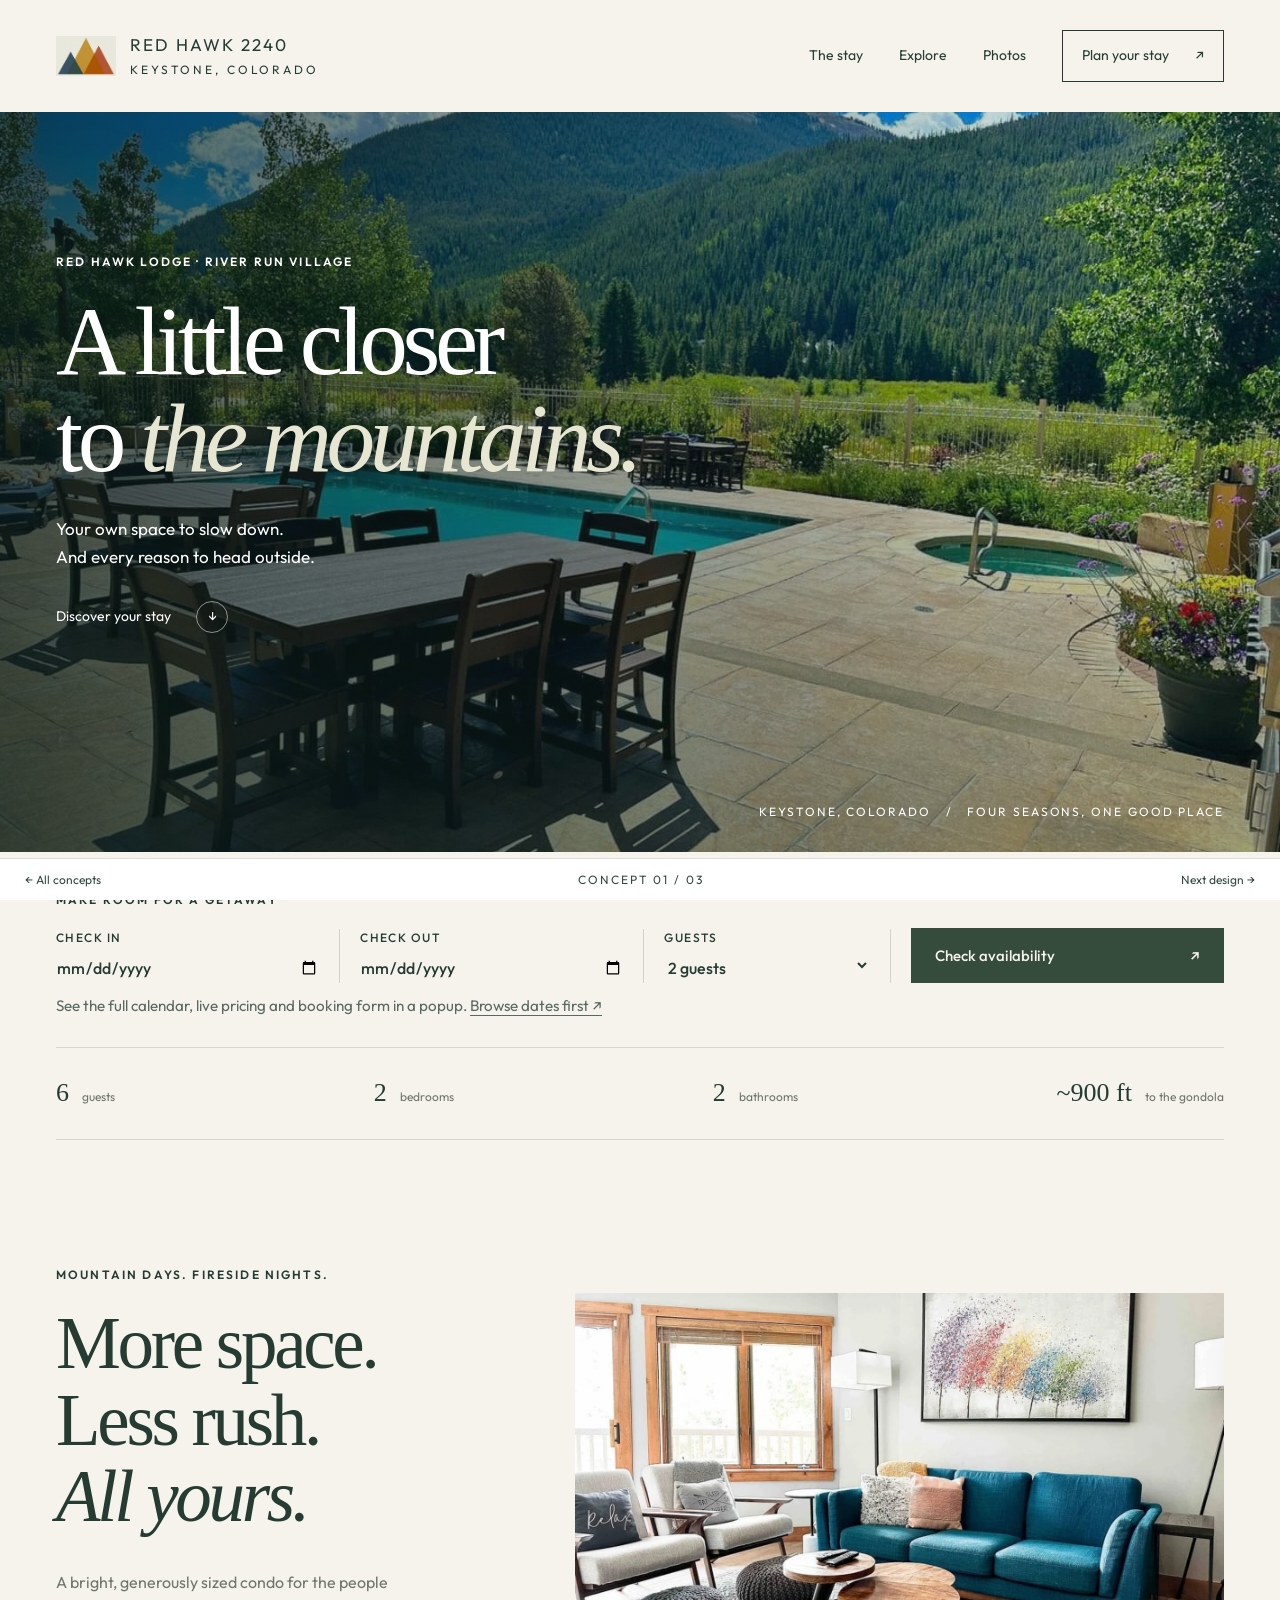
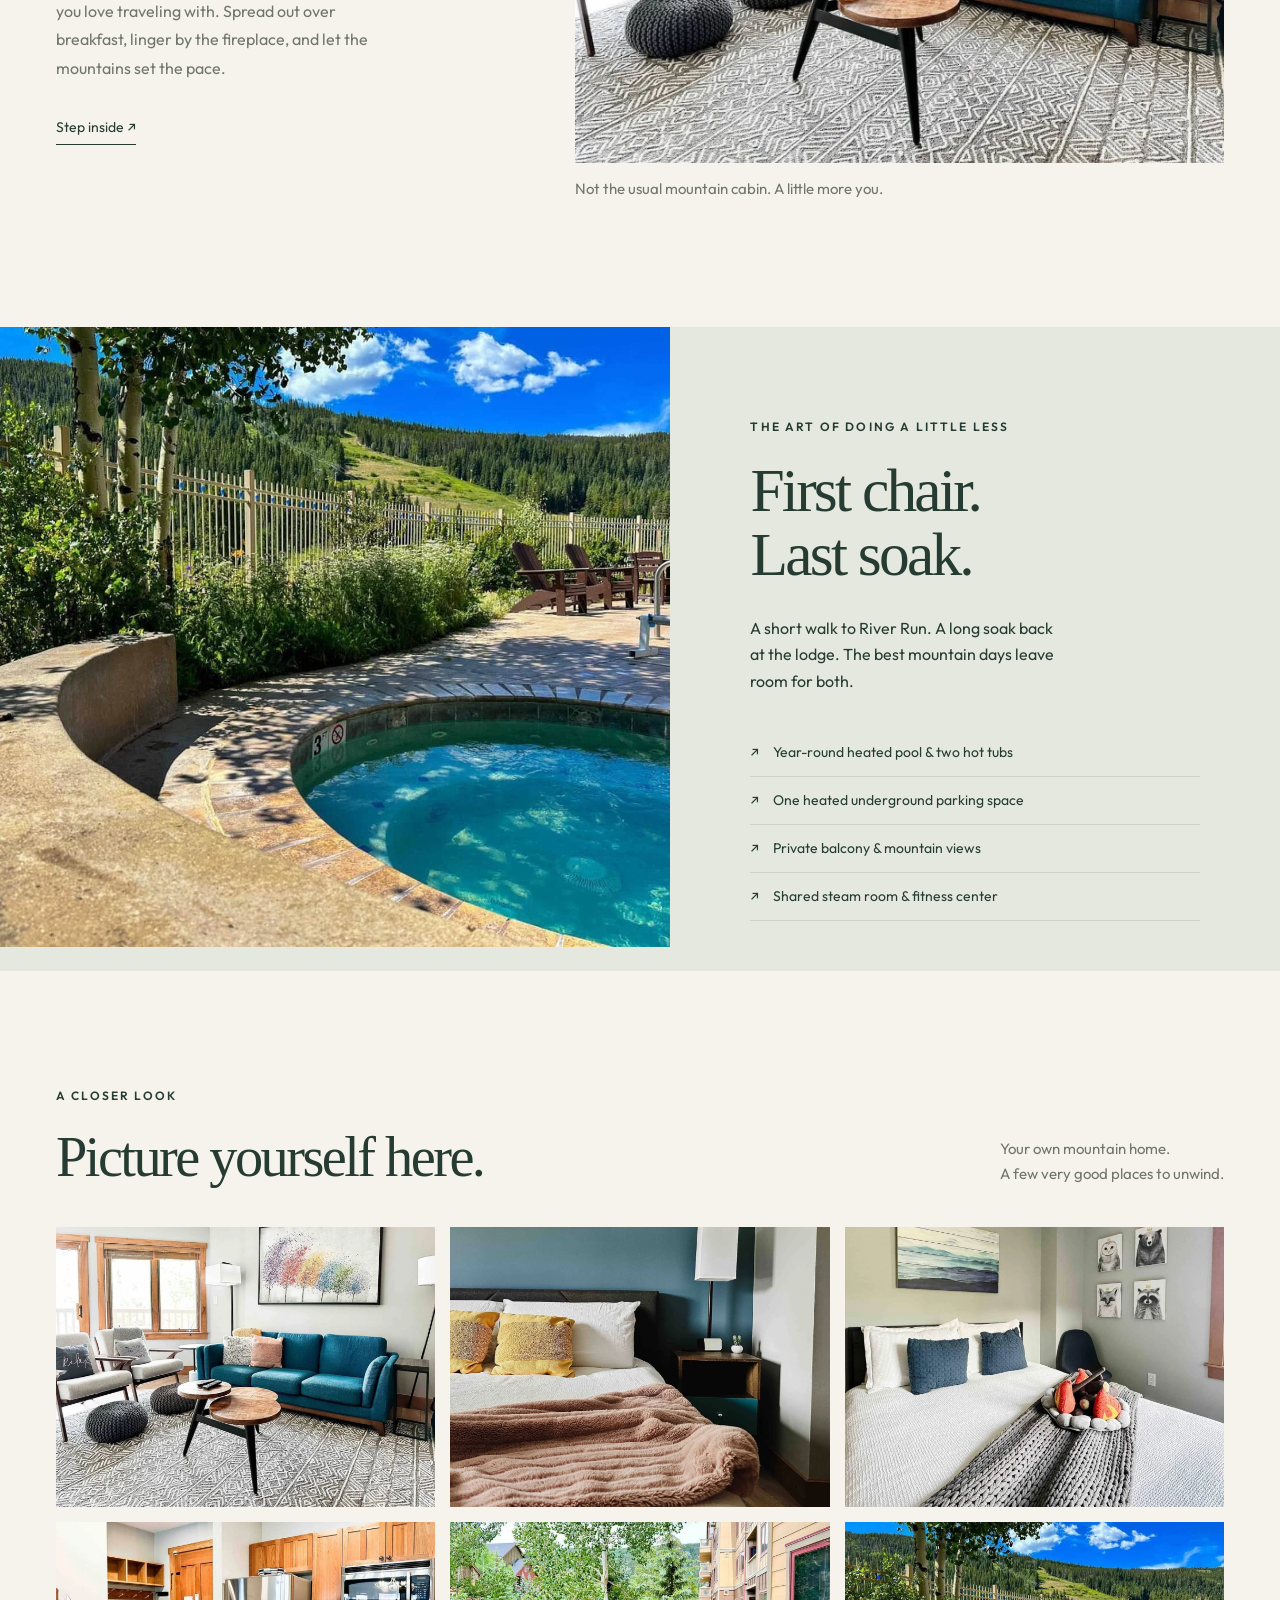
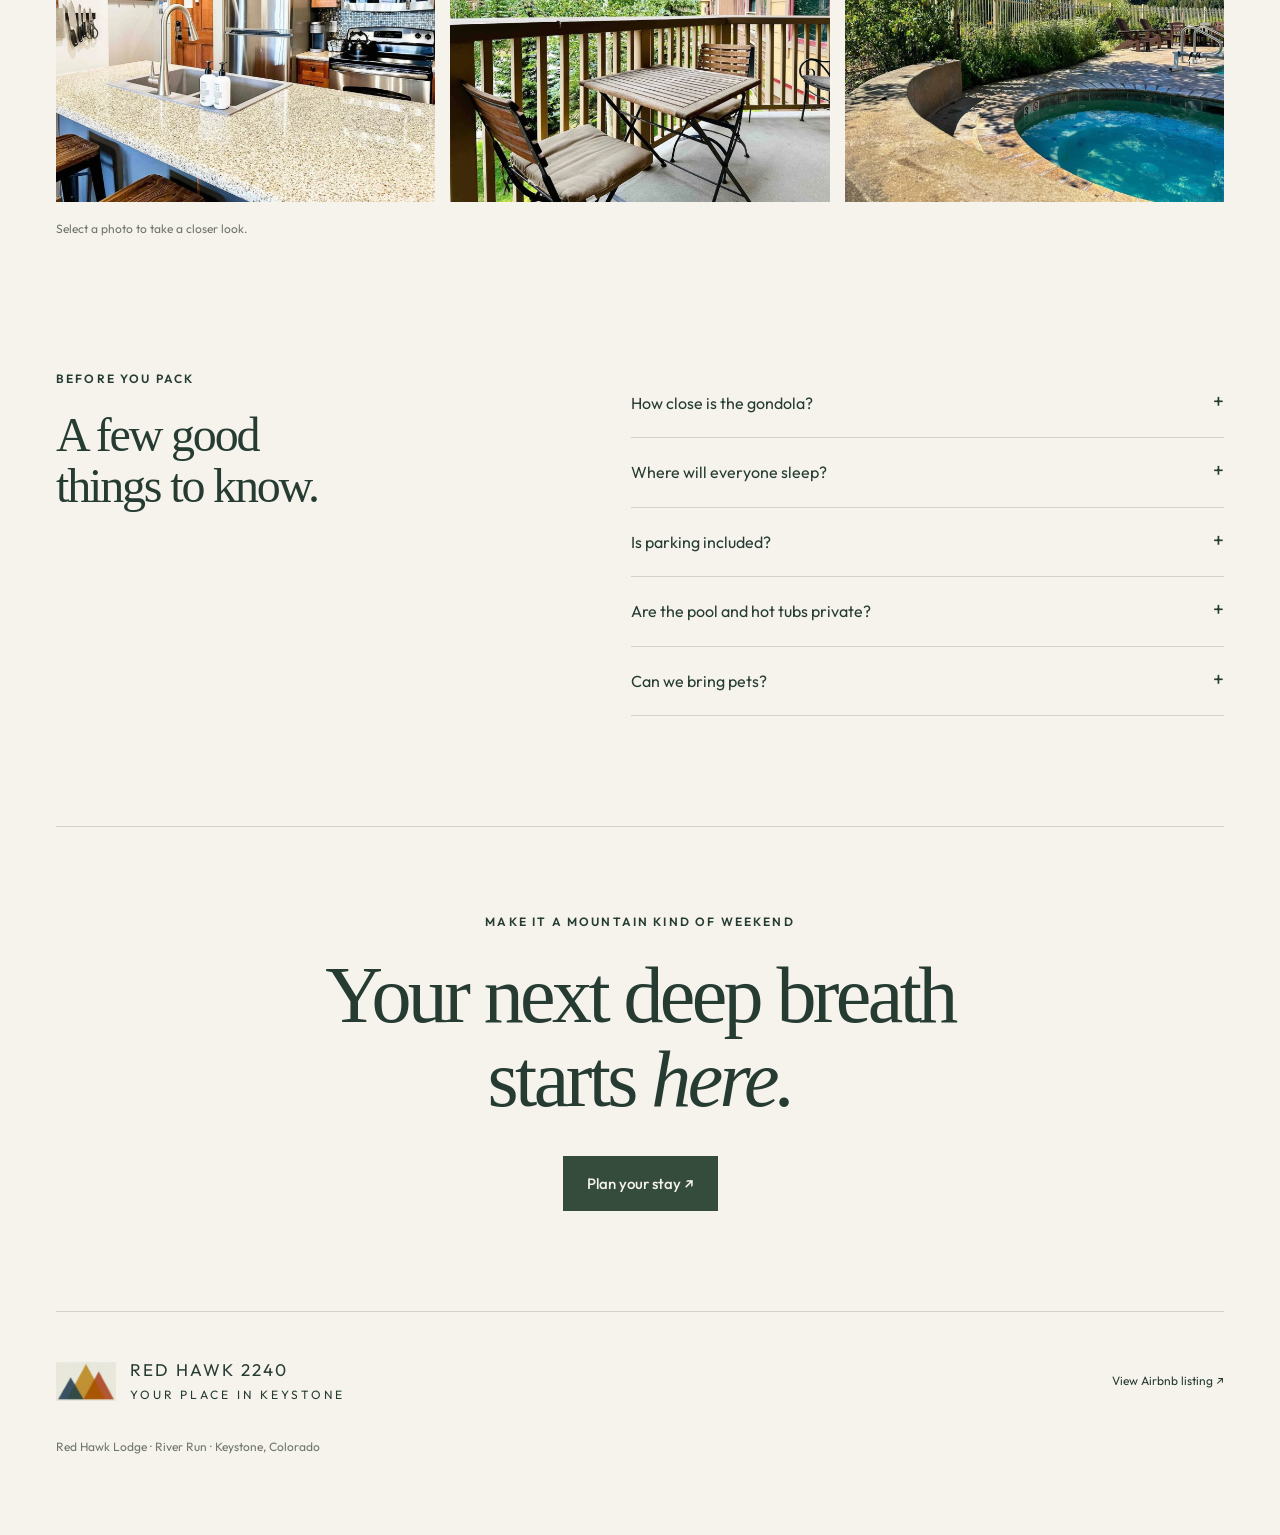
==== commit 3fbaa061: "Use the supplied mountain logo across all three sites" ====
--- a/alpine.html
+++ b/alpine.html
@@ -1 +1 @@
-<!doctype html><html lang="en"><head><meta charset="utf-8"><meta name="viewport" content="width=device-width, initial-scale=1"><meta name="robots" content="noindex,nofollow"><title>The Alpine Edit | Red Hawk 2240</title><meta name="description" content="A Red Hawk 2240 direct-booking design concept, featuring the actual Keystone condo."><link rel="icon" href="assets/favicon.svg" type="image/svg+xml"><link rel="stylesheet" href="styles.css"></head><body class="alpine"><a class="skip-link" href="#main">Skip to content</a><header class="site-header"><a class="brand" href="alpine.html"><svg viewBox="0 0 64 40" aria-hidden="true"><path d="M2 36 23 5l12 18 8-12 19 25M15 17l8 5 5-7M36 21l7 4 5-6" fill="none" stroke="currentColor" stroke-width="2"/></svg><span>RED HAWK <b>2240</b><small>KEYSTONE, COLORADO</small></span></a><nav aria-label="Main navigation"><a href="#stay">The stay</a><a href="#explore">Explore</a><a href="#gallery">Photos</a><a class="nav-book" href="#book">Plan your stay <span>↗</span></a></nav></header><main id="main"><section class="alpine-hero"><img class="hero-image" src="assets/photo-00.webp" alt="Heated pool and sunlit mountains at Red Hawk Lodge" loading="eager" width="1440" height="1080"><div class="hero-shade"></div><div class="alpine-hero-copy wrap"><p class="eyebrow">RED HAWK LODGE · RIVER RUN VILLAGE</p><h1>A little closer<br>to <em>the mountains.</em></h1><p>Your own space to slow down.<br>And every reason to head outside.</p><a class="hero-link" href="#stay">Discover your stay <span>↓</span></a></div><span class="hero-coordinate">KEYSTONE, COLORADO &nbsp; / &nbsp; FOUR SEASONS, ONE GOOD PLACE</span></section><section class="alpine-book wrap" id="book"><p class="eyebrow">MAKE ROOM FOR A GETAWAY</p><form class="booking-form" data-property-name="Red Hawk 2240" target="_blank" rel="noopener" action="https://app.ownerrez.com/widgets/f13cd4d5594545a4b410a094355b8b4d" method="get"><input type="hidden" name="view" value="form"><input type="hidden" name="propertyKey" value="bc7244c04d284b70baab4dede8d52fb0"><label>CHECK IN<input type="date" name="or_arrival" required aria-label="Check-in date"></label><label>CHECK OUT<input type="date" name="or_departure" required aria-label="Check-out date"></label><label>GUESTS<select name="or_guests" aria-label="Guests"><option value="1" >1 guest</option><option value="2" selected>2 guests</option><option value="3" >3 guests</option><option value="4" >4 guests</option><option value="5" >5 guests</option><option value="6" >6 guests</option></select></label><button class="button" type="submit">Check availability <span>↗</span></button><p class="date-error" role="alert"></p></form><p class="booking-handoff">See the full calendar, live pricing and booking form in a popup. <a class="booking-calendar-link" data-booking-window href="https://app.ownerrez.com/widgets/f13cd4d5594545a4b410a094355b8b4d?view=form&amp;propertyKey=bc7244c04d284b70baab4dede8d52fb0" target="_blank" rel="noopener">Browse dates first ↗</a></p><a class="booking-window-fallback" target="_blank" rel="noopener" hidden>Open the booking window ↗</a></section><div class="facts wrap"><span><b>6</b> guests</span><span><b>2</b> bedrooms</span><span><b>2</b> bathrooms</span><span><b>~900 ft</b> to the gondola</span></div><section class="editorial wrap" id="stay"><div><p class="eyebrow">MOUNTAIN DAYS. FIRESIDE NIGHTS.</p><h2>More space.<br>Less rush.<br><em>All yours.</em></h2><p>A bright, generously sized condo for the people you love traveling with. Spread out over breakfast, linger by the fireplace, and let the mountains set the pace.</p><a class="underlink" href="#gallery">Step inside ↗</a></div><figure><button class="photo " data-photo="assets/photo-01.webp" data-caption="Contemporary living room with teal sofa and warm wood finishes" aria-label="Enlarge: Contemporary living room with teal sofa and warm wood finishes"><img class="" src="assets/photo-01.webp" alt="Contemporary living room with teal sofa and warm wood finishes" loading="lazy" width="1440" height="1080"></button><figcaption>Not the usual mountain cabin. A little more you.</figcaption></figure></section><section class="amenity-story" id="explore"><div class="amenity-photo"><img class="" src="assets/photo-24.webp" alt="Outdoor hot tub surrounded by aspens and mountain scenery" loading="lazy" width="1440" height="1080"></div><div><p class="eyebrow">THE ART OF DOING A LITTLE LESS</p><h2>First chair.<br>Last soak.</h2><p>A short walk to River Run. A long soak back at the lodge. The best mountain days leave room for both.</p><ul class="amenity-list"><li>Year-round heated pool & two hot tubs</li><li>One heated underground parking space</li><li>Private balcony & mountain views</li><li>Shared steam room & fitness center</li></ul></div></section><section class="gallery-section wrap" id="gallery"><div class="section-top"><div><p class="eyebrow">A CLOSER LOOK</p><h2>Picture yourself here.</h2></div><p>Your own mountain home.<br>A few very good places to unwind.</p></div><div class="gallery-grid"><button class="photo " data-photo="assets/photo-01.webp" data-caption="Bright living room with teal sofa and mountain light" aria-label="Enlarge: Bright living room with teal sofa and mountain light"><img class="" src="assets/photo-01.webp" alt="Bright living room with teal sofa and mountain light" loading="lazy" width="1440" height="1080"></button><button class="photo " data-photo="assets/photo-09.webp" data-caption="King bedroom with an ensuite bathroom" aria-label="Enlarge: King bedroom with an ensuite bathroom"><img class="" src="assets/photo-09.webp" alt="King bedroom with an ensuite bathroom" loading="lazy" width="1440" height="1080"></button><button class="photo " data-photo="assets/photo-12.webp" data-caption="Queen bedroom with large windows" aria-label="Enlarge: Queen bedroom with large windows"><img class="" src="assets/photo-12.webp" alt="Queen bedroom with large windows" loading="lazy" width="1440" height="1080"></button><button class="photo " data-photo="assets/photo-14.webp" data-caption="Fully equipped kitchen and breakfast counter" aria-label="Enlarge: Fully equipped kitchen and breakfast counter"><img class="" src="assets/photo-14.webp" alt="Fully equipped kitchen and breakfast counter" loading="lazy" width="1440" height="1080"></button><button class="photo " data-photo="assets/photo-05.webp" data-caption="Private balcony framed by aspen trees" aria-label="Enlarge: Private balcony framed by aspen trees"><img class="" src="assets/photo-05.webp" alt="Private balcony framed by aspen trees" loading="lazy" width="1440" height="1080"></button><button class="photo " data-photo="assets/photo-24.webp" data-caption="Shared outdoor hot tub with mountain views" aria-label="Enlarge: Shared outdoor hot tub with mountain views"><img class="" src="assets/photo-24.webp" alt="Shared outdoor hot tub with mountain views" loading="lazy" width="1440" height="1080"></button></div><p class="gallery-note">Select a photo to take a closer look.</p></section><section class="faq wrap"><div><p class="eyebrow">BEFORE YOU PACK</p><h2>A few good<br>things to know.</h2></div><div><details><summary>How close is the gondola?</summary><p>Red Hawk Lodge sits on the edge of River Run Village for a slightly quieter stay, approximately 900 feet from the River Run Gondola.</p></details><details><summary>Where will everyone sleep?</summary><p>A king bedroom, a queen bedroom and a fold-away Murphy bed give your group room to settle in. The condo accommodates up to six overnight guests, with two full bathrooms.</p></details><details><summary>Is parking included?</summary><p>One space in the heated underground garage is included. An elevator serves the building. Additional vehicles need separate parking arrangements.</p></details><details><summary>Are the pool and hot tubs private?</summary><p>The heated pool, two hot tubs, steam room, fitness center and game room are shared Red Hawk Lodge amenities, subject to building access and maintenance.</p></details><details><summary>Can we bring pets?</summary><p>The current house rules do not allow pets or smoking. Please review the full rules and current conditions before reserving.</p></details></div></section><section class="closing wrap"><p class="eyebrow">MAKE IT A MOUNTAIN KIND OF WEEKEND</p><h2>Your next deep breath<br>starts <em>here.</em></h2><a class="button" href="#book">Plan your stay ↗</a></section></main><footer class="site-footer wrap"><a class="brand" href="alpine.html"><svg viewBox="0 0 64 40" aria-hidden="true"><path d="M2 36 23 5l12 18 8-12 19 25M15 17l8 5 5-7M36 21l7 4 5-6" fill="none" stroke="currentColor" stroke-width="2"/></svg><span>RED HAWK <b>2240</b><small>YOUR PLACE IN KEYSTONE</small></span></a><div><a href="https://www.airbnb.com/rooms/45842208" target="_blank" rel="noopener">View Airbnb listing ↗</a></div><p>Red Hawk Lodge · River Run · Keystone, Colorado</p></footer><aside class="concept-bar" aria-label="Design concepts"><a href="index.html">← All concepts</a><span>CONCEPT 01 / 03</span><a href="gatherings.html">Next design →</a></aside><dialog class="lightbox"><button class="dialog-close" aria-label="Close photo">×</button><img alt=""><p></p><div class="lightbox-controls"><button data-direction="-1" aria-label="Previous photo">← Previous</button><button data-direction="1" aria-label="Next photo">Next →</button></div></dialog><dialog class="booking-dialog" aria-labelledby="booking-dialog-title"><div class="booking-dialog-header"><div><p class="eyebrow">AVAILABILITY &amp; PRICING</p><h2 id="booking-dialog-title">Plan your stay</h2></div><button type="button" class="dialog-close" aria-label="Close booking popup">×</button></div><p class="booking-loading" role="status">Loading calendar and pricing…</p><div class="booking-widget-scroll"><iframe scrolling="no" class="booking-widget-frame" title="Availability, pricing and booking form" referrerpolicy="strict-origin-when-cross-origin"></iframe></div><a class="booking-dialog-fallback" target="_blank" rel="noopener">Having trouble? Open the booking form separately ↗</a></dialog><script src="site.js"></script></body></html>+<!doctype html><html lang="en"><head><meta charset="utf-8"><meta name="viewport" content="width=device-width, initial-scale=1"><meta name="robots" content="noindex,nofollow"><title>The Alpine Edit | Red Hawk 2240</title><meta name="description" content="A Red Hawk 2240 direct-booking design concept, featuring the actual Keystone condo."><link rel="icon" href="assets/mountains-favicon.png" type="image/png"><link rel="stylesheet" href="styles.css"></head><body class="alpine"><a class="skip-link" href="#main">Skip to content</a><header class="site-header"><a class="brand" href="alpine.html"><img class="calopi-logo" src="assets/mountains-logo.png" width="535" height="350" alt=""><span>RED HAWK <b>2240</b><small>KEYSTONE, COLORADO</small></span></a><nav aria-label="Main navigation"><a href="#stay">The stay</a><a href="#explore">Explore</a><a href="#gallery">Photos</a><a class="nav-book" href="#book">Plan your stay <span>↗</span></a></nav></header><main id="main"><section class="alpine-hero"><img class="hero-image" src="assets/photo-00.webp" alt="Heated pool and sunlit mountains at Red Hawk Lodge" loading="eager" width="1440" height="1080"><div class="hero-shade"></div><div class="alpine-hero-copy wrap"><p class="eyebrow">RED HAWK LODGE · RIVER RUN VILLAGE</p><h1>A little closer<br>to <em>the mountains.</em></h1><p>Your own space to slow down.<br>And every reason to head outside.</p><a class="hero-link" href="#stay">Discover your stay <span>↓</span></a></div><span class="hero-coordinate">KEYSTONE, COLORADO &nbsp; / &nbsp; FOUR SEASONS, ONE GOOD PLACE</span></section><section class="alpine-book wrap" id="book"><p class="eyebrow">MAKE ROOM FOR A GETAWAY</p><form class="booking-form" data-property-name="Red Hawk 2240" target="_blank" rel="noopener" action="https://app.ownerrez.com/widgets/f13cd4d5594545a4b410a094355b8b4d" method="get"><input type="hidden" name="view" value="form"><input type="hidden" name="propertyKey" value="bc7244c04d284b70baab4dede8d52fb0"><label>CHECK IN<input type="date" name="or_arrival" required aria-label="Check-in date"></label><label>CHECK OUT<input type="date" name="or_departure" required aria-label="Check-out date"></label><label>GUESTS<select name="or_guests" aria-label="Guests"><option value="1" >1 guest</option><option value="2" selected>2 guests</option><option value="3" >3 guests</option><option value="4" >4 guests</option><option value="5" >5 guests</option><option value="6" >6 guests</option></select></label><button class="button" type="submit">Check availability <span>↗</span></button><p class="date-error" role="alert"></p></form><p class="booking-handoff">See the full calendar, live pricing and booking form in a popup. <a class="booking-calendar-link" data-booking-window href="https://app.ownerrez.com/widgets/f13cd4d5594545a4b410a094355b8b4d?view=form&amp;propertyKey=bc7244c04d284b70baab4dede8d52fb0" target="_blank" rel="noopener">Browse dates first ↗</a></p><a class="booking-window-fallback" target="_blank" rel="noopener" hidden>Open the booking window ↗</a></section><div class="facts wrap"><span><b>6</b> guests</span><span><b>2</b> bedrooms</span><span><b>2</b> bathrooms</span><span><b>~900 ft</b> to the gondola</span></div><section class="editorial wrap" id="stay"><div><p class="eyebrow">MOUNTAIN DAYS. FIRESIDE NIGHTS.</p><h2>More space.<br>Less rush.<br><em>All yours.</em></h2><p>A bright, generously sized condo for the people you love traveling with. Spread out over breakfast, linger by the fireplace, and let the mountains set the pace.</p><a class="underlink" href="#gallery">Step inside ↗</a></div><figure><button class="photo " data-photo="assets/photo-01.webp" data-caption="Contemporary living room with teal sofa and warm wood finishes" aria-label="Enlarge: Contemporary living room with teal sofa and warm wood finishes"><img class="" src="assets/photo-01.webp" alt="Contemporary living room with teal sofa and warm wood finishes" loading="lazy" width="1440" height="1080"></button><figcaption>Not the usual mountain cabin. A little more you.</figcaption></figure></section><section class="amenity-story" id="explore"><div class="amenity-photo"><img class="" src="assets/photo-24.webp" alt="Outdoor hot tub surrounded by aspens and mountain scenery" loading="lazy" width="1440" height="1080"></div><div><p class="eyebrow">THE ART OF DOING A LITTLE LESS</p><h2>First chair.<br>Last soak.</h2><p>A short walk to River Run. A long soak back at the lodge. The best mountain days leave room for both.</p><ul class="amenity-list"><li>Year-round heated pool & two hot tubs</li><li>One heated underground parking space</li><li>Private balcony & mountain views</li><li>Shared steam room & fitness center</li></ul></div></section><section class="gallery-section wrap" id="gallery"><div class="section-top"><div><p class="eyebrow">A CLOSER LOOK</p><h2>Picture yourself here.</h2></div><p>Your own mountain home.<br>A few very good places to unwind.</p></div><div class="gallery-grid"><button class="photo " data-photo="assets/photo-01.webp" data-caption="Bright living room with teal sofa and mountain light" aria-label="Enlarge: Bright living room with teal sofa and mountain light"><img class="" src="assets/photo-01.webp" alt="Bright living room with teal sofa and mountain light" loading="lazy" width="1440" height="1080"></button><button class="photo " data-photo="assets/photo-09.webp" data-caption="King bedroom with an ensuite bathroom" aria-label="Enlarge: King bedroom with an ensuite bathroom"><img class="" src="assets/photo-09.webp" alt="King bedroom with an ensuite bathroom" loading="lazy" width="1440" height="1080"></button><button class="photo " data-photo="assets/photo-12.webp" data-caption="Queen bedroom with large windows" aria-label="Enlarge: Queen bedroom with large windows"><img class="" src="assets/photo-12.webp" alt="Queen bedroom with large windows" loading="lazy" width="1440" height="1080"></button><button class="photo " data-photo="assets/photo-14.webp" data-caption="Fully equipped kitchen and breakfast counter" aria-label="Enlarge: Fully equipped kitchen and breakfast counter"><img class="" src="assets/photo-14.webp" alt="Fully equipped kitchen and breakfast counter" loading="lazy" width="1440" height="1080"></button><button class="photo " data-photo="assets/photo-05.webp" data-caption="Private balcony framed by aspen trees" aria-label="Enlarge: Private balcony framed by aspen trees"><img class="" src="assets/photo-05.webp" alt="Private balcony framed by aspen trees" loading="lazy" width="1440" height="1080"></button><button class="photo " data-photo="assets/photo-24.webp" data-caption="Shared outdoor hot tub with mountain views" aria-label="Enlarge: Shared outdoor hot tub with mountain views"><img class="" src="assets/photo-24.webp" alt="Shared outdoor hot tub with mountain views" loading="lazy" width="1440" height="1080"></button></div><p class="gallery-note">Select a photo to take a closer look.</p></section><section class="faq wrap"><div><p class="eyebrow">BEFORE YOU PACK</p><h2>A few good<br>things to know.</h2></div><div><details><summary>How close is the gondola?</summary><p>Red Hawk Lodge sits on the edge of River Run Village for a slightly quieter stay, approximately 900 feet from the River Run Gondola.</p></details><details><summary>Where will everyone sleep?</summary><p>A king bedroom, a queen bedroom and a fold-away Murphy bed give your group room to settle in. The condo accommodates up to six overnight guests, with two full bathrooms.</p></details><details><summary>Is parking included?</summary><p>One space in the heated underground garage is included. An elevator serves the building. Need additional space? Visit <a href="https://parkkeystone.com/" target="_blank" rel="noopener" class="parking-options-link">parkkeystone.com</a> for more parking options.</p></details><details><summary>Are the pool and hot tubs private?</summary><p>The heated pool, two hot tubs, steam room, fitness center and game room are shared Red Hawk Lodge amenities, subject to building access and maintenance.</p></details><details><summary>Can we bring pets?</summary><p>The current house rules do not allow pets or smoking. Please review the full rules and current conditions before reserving.</p></details></div></section><section class="closing wrap"><p class="eyebrow">MAKE IT A MOUNTAIN KIND OF WEEKEND</p><h2>Your next deep breath<br>starts <em>here.</em></h2><a class="button" href="#book">Plan your stay ↗</a></section></main><footer class="site-footer wrap"><a class="brand" href="alpine.html"><img class="calopi-logo" src="assets/mountains-logo.png" width="535" height="350" alt=""><span>RED HAWK <b>2240</b><small>YOUR PLACE IN KEYSTONE</small></span></a><div><a href="https://www.airbnb.com/rooms/45842208" target="_blank" rel="noopener">View Airbnb listing ↗</a></div><p>Red Hawk Lodge · River Run · Keystone, Colorado</p></footer><aside class="concept-bar" aria-label="Design concepts"><a href="index.html">← All concepts</a><span>CONCEPT 01 / 03</span><a href="gatherings.html">Next design →</a></aside><dialog class="lightbox"><button class="dialog-close" aria-label="Close photo">×</button><img alt=""><p></p><div class="lightbox-controls"><button data-direction="-1" aria-label="Previous photo">← Previous</button><button data-direction="1" aria-label="Next photo">Next →</button></div></dialog><dialog class="booking-dialog" aria-labelledby="booking-dialog-title"><div class="booking-dialog-header"><div><p class="eyebrow">AVAILABILITY &amp; PRICING</p><h2 id="booking-dialog-title">Plan your stay</h2></div><button type="button" class="dialog-close" aria-label="Close booking popup">×</button></div><p class="booking-loading" role="status">Loading calendar and pricing…</p><div class="booking-widget-scroll"><iframe scrolling="no" class="booking-widget-frame" title="Availability, pricing and booking form" referrerpolicy="strict-origin-when-cross-origin"></iframe></div><a class="booking-dialog-fallback" target="_blank" rel="noopener">Having trouble? Open the booking form separately ↗</a></dialog><script src="site.js"></script></body></html>
--- a/styles.css
+++ b/styles.css
@@ -37,3 +37,5 @@
 
 .booking-dialog{max-width:calc(100% - 32px)}.booking-widget-scroll{flex:1;min-height:0;overflow-y:auto;overflow-x:hidden;overscroll-behavior:contain;background:#fff}.booking-widget-frame{display:block;flex:none;min-height:0;height:1200px}
 @media(max-width:600px){.booking-dialog{max-width:calc(100% - 16px)}}
+.faq .parking-options-link{text-decoration:underline;text-underline-offset:3px}
+.brand .calopi-logo{width:60px;height:42px;object-fit:contain;mix-blend-mode:multiply}
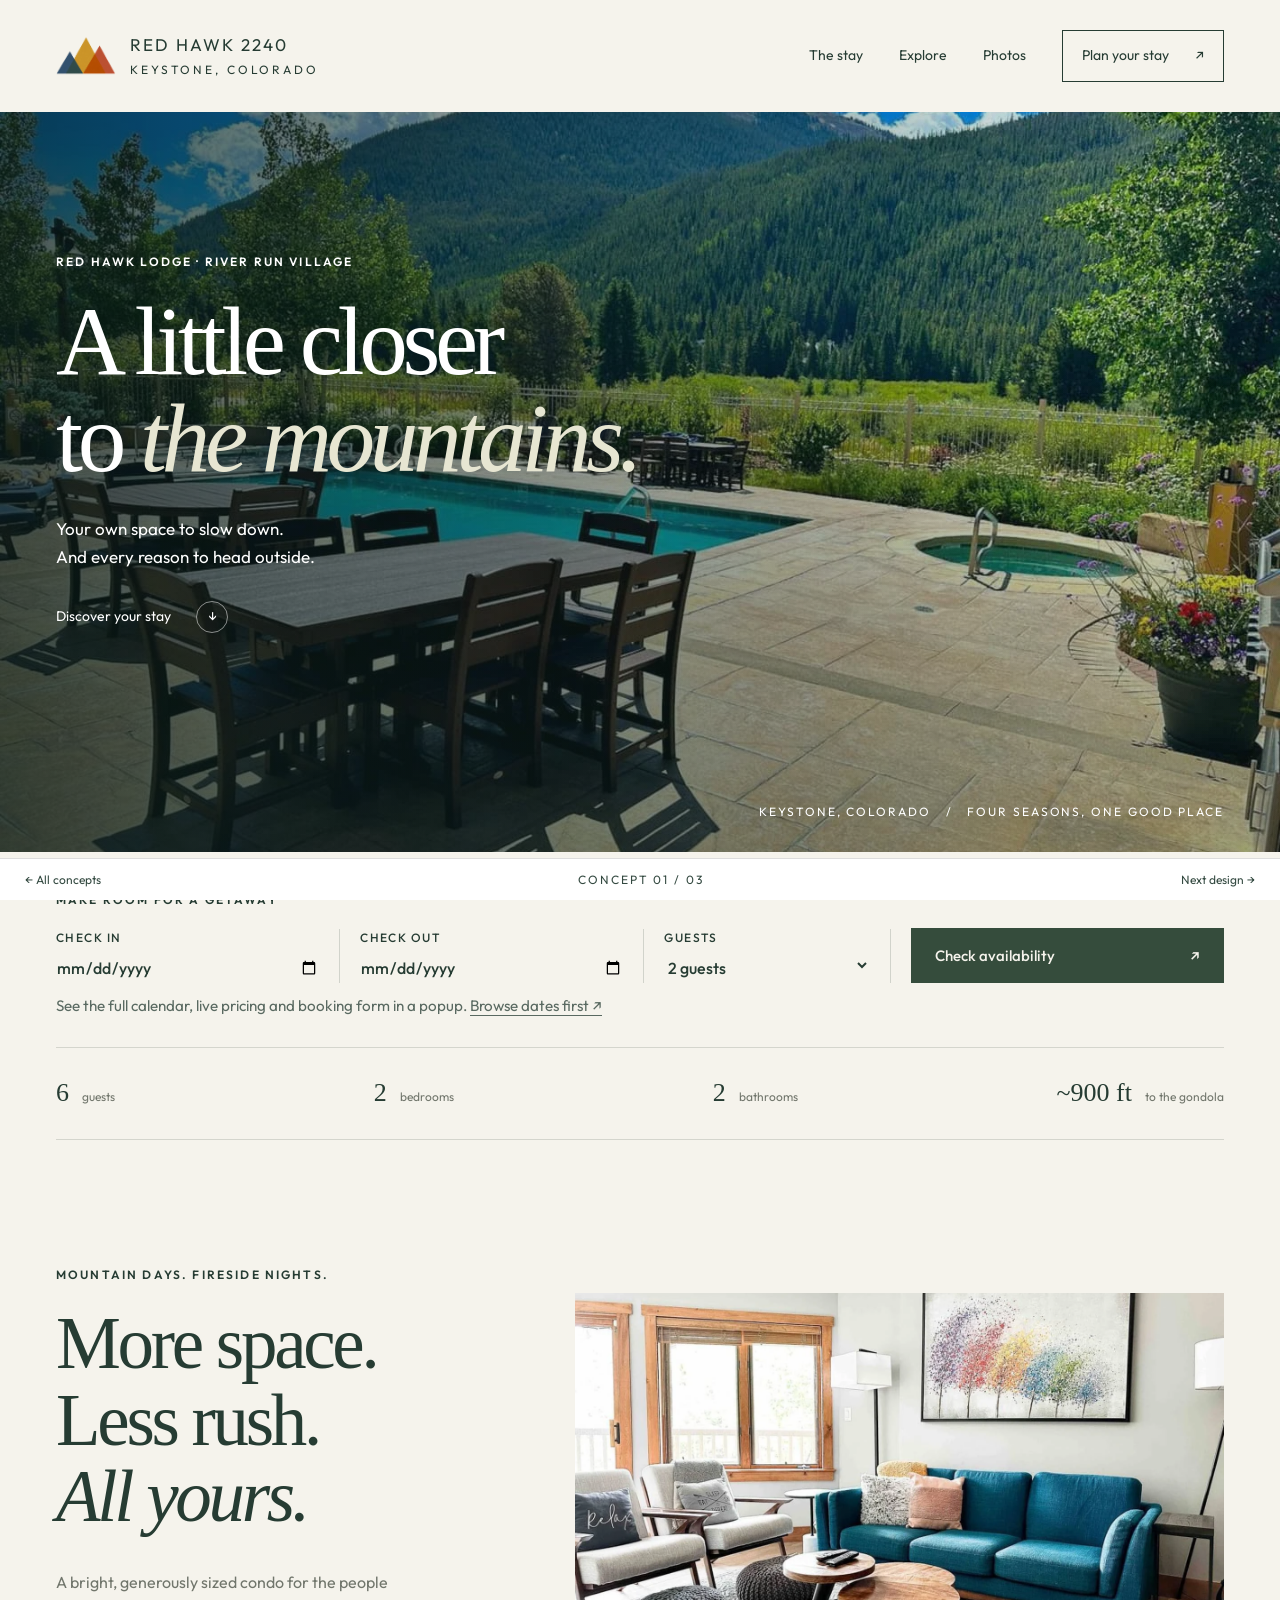
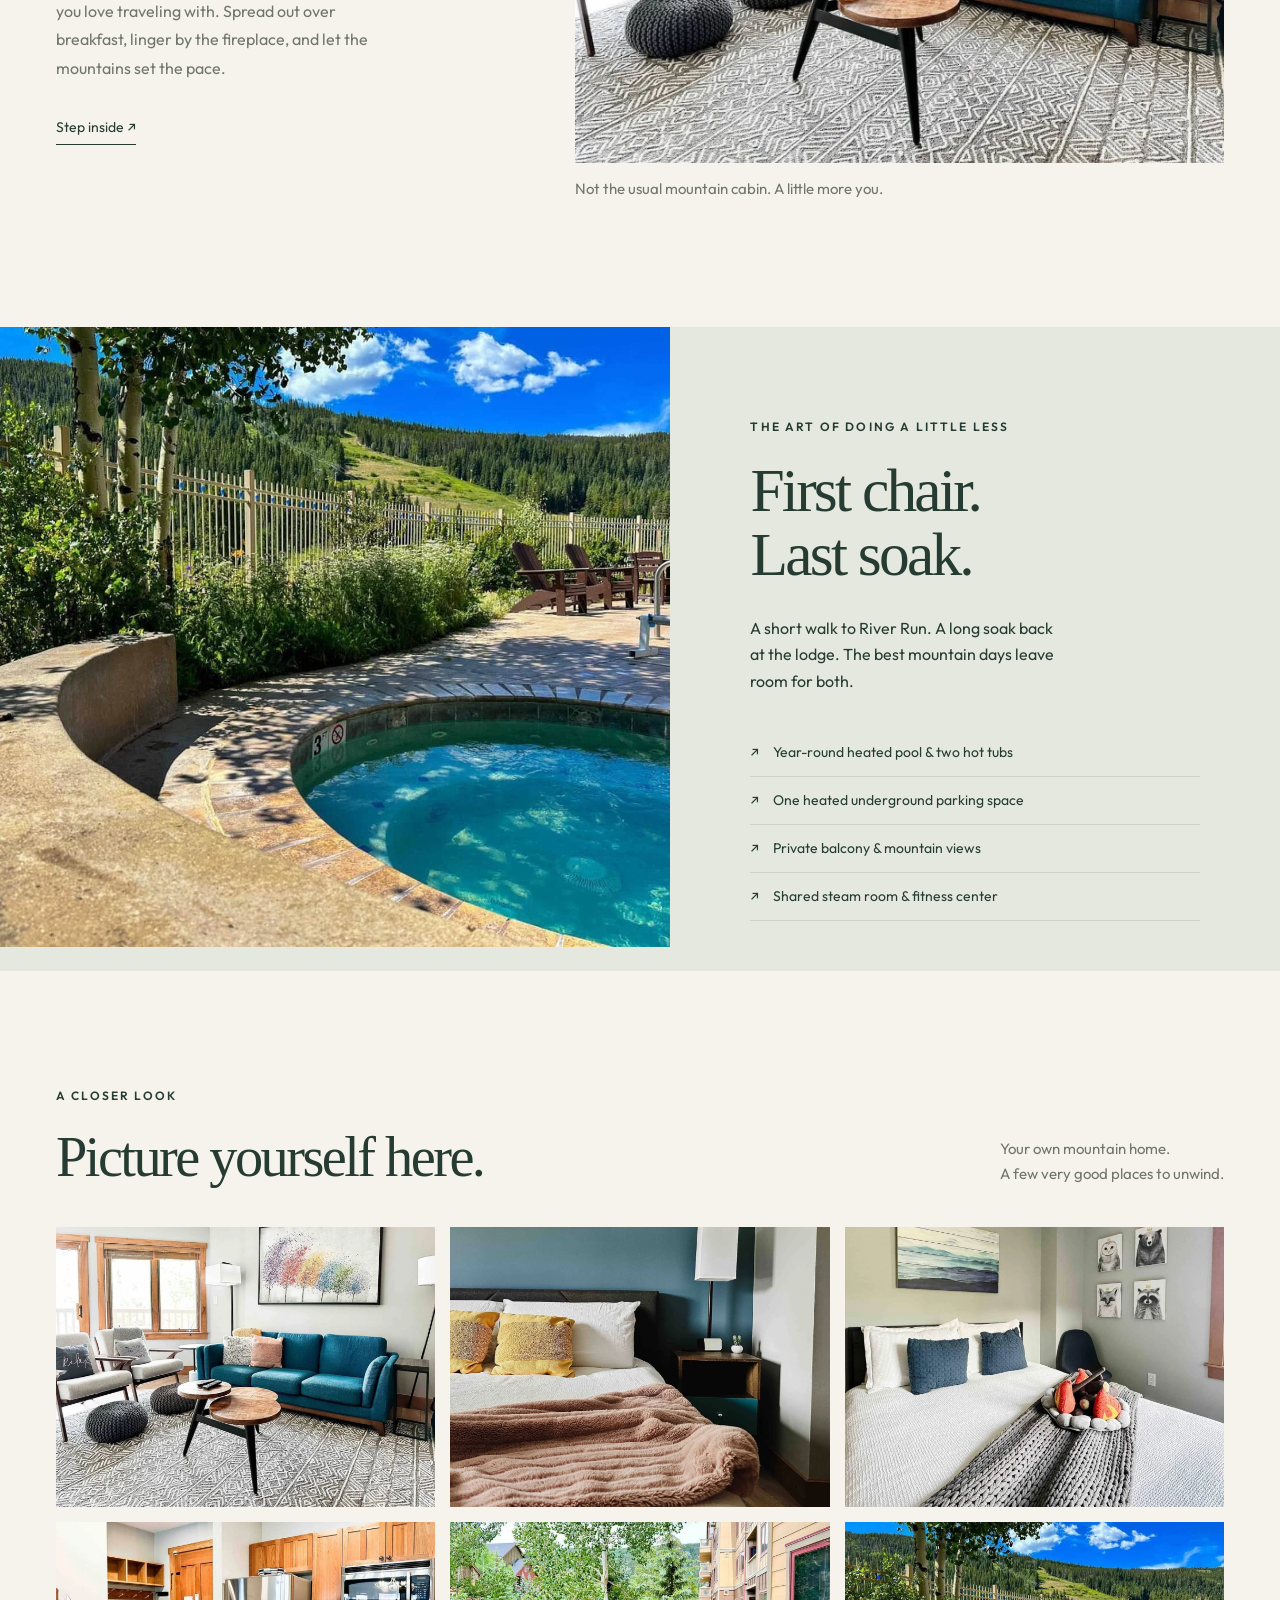
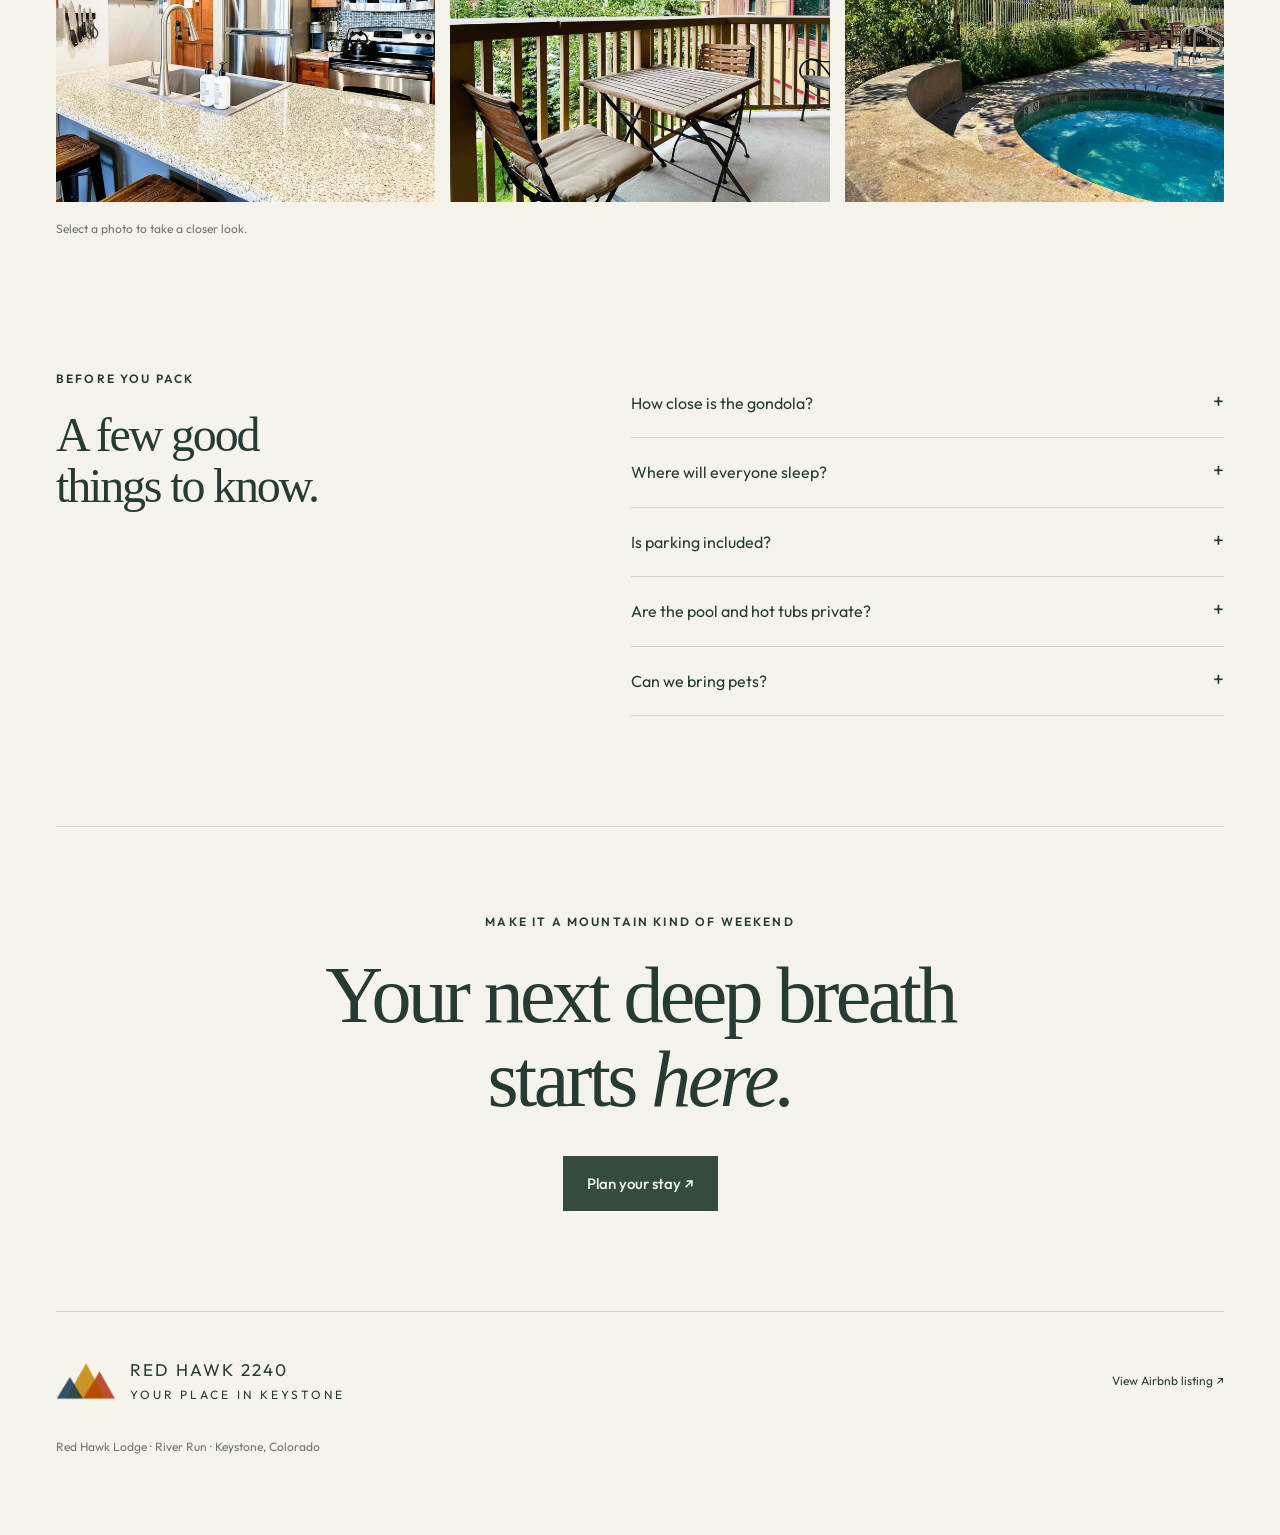
==== commit 80dc286e: "Remove the mountain logo background with genuine PNG transparency" ====
--- a/alpine.html
+++ b/alpine.html
@@ -1 +1 @@
-<!doctype html><html lang="en"><head><meta charset="utf-8"><meta name="viewport" content="width=device-width, initial-scale=1"><meta name="robots" content="noindex,nofollow"><title>The Alpine Edit | Red Hawk 2240</title><meta name="description" content="A Red Hawk 2240 direct-booking design concept, featuring the actual Keystone condo."><link rel="icon" href="assets/mountains-favicon.png" type="image/png"><link rel="stylesheet" href="styles.css"></head><body class="alpine"><a class="skip-link" href="#main">Skip to content</a><header class="site-header"><a class="brand" href="alpine.html"><img class="calopi-logo" src="assets/mountains-logo.png" width="535" height="350" alt=""><span>RED HAWK <b>2240</b><small>KEYSTONE, COLORADO</small></span></a><nav aria-label="Main navigation"><a href="#stay">The stay</a><a href="#explore">Explore</a><a href="#gallery">Photos</a><a class="nav-book" href="#book">Plan your stay <span>↗</span></a></nav></header><main id="main"><section class="alpine-hero"><img class="hero-image" src="assets/photo-00.webp" alt="Heated pool and sunlit mountains at Red Hawk Lodge" loading="eager" width="1440" height="1080"><div class="hero-shade"></div><div class="alpine-hero-copy wrap"><p class="eyebrow">RED HAWK LODGE · RIVER RUN VILLAGE</p><h1>A little closer<br>to <em>the mountains.</em></h1><p>Your own space to slow down.<br>And every reason to head outside.</p><a class="hero-link" href="#stay">Discover your stay <span>↓</span></a></div><span class="hero-coordinate">KEYSTONE, COLORADO &nbsp; / &nbsp; FOUR SEASONS, ONE GOOD PLACE</span></section><section class="alpine-book wrap" id="book"><p class="eyebrow">MAKE ROOM FOR A GETAWAY</p><form class="booking-form" data-property-name="Red Hawk 2240" target="_blank" rel="noopener" action="https://app.ownerrez.com/widgets/f13cd4d5594545a4b410a094355b8b4d" method="get"><input type="hidden" name="view" value="form"><input type="hidden" name="propertyKey" value="bc7244c04d284b70baab4dede8d52fb0"><label>CHECK IN<input type="date" name="or_arrival" required aria-label="Check-in date"></label><label>CHECK OUT<input type="date" name="or_departure" required aria-label="Check-out date"></label><label>GUESTS<select name="or_guests" aria-label="Guests"><option value="1" >1 guest</option><option value="2" selected>2 guests</option><option value="3" >3 guests</option><option value="4" >4 guests</option><option value="5" >5 guests</option><option value="6" >6 guests</option></select></label><button class="button" type="submit">Check availability <span>↗</span></button><p class="date-error" role="alert"></p></form><p class="booking-handoff">See the full calendar, live pricing and booking form in a popup. <a class="booking-calendar-link" data-booking-window href="https://app.ownerrez.com/widgets/f13cd4d5594545a4b410a094355b8b4d?view=form&amp;propertyKey=bc7244c04d284b70baab4dede8d52fb0" target="_blank" rel="noopener">Browse dates first ↗</a></p><a class="booking-window-fallback" target="_blank" rel="noopener" hidden>Open the booking window ↗</a></section><div class="facts wrap"><span><b>6</b> guests</span><span><b>2</b> bedrooms</span><span><b>2</b> bathrooms</span><span><b>~900 ft</b> to the gondola</span></div><section class="editorial wrap" id="stay"><div><p class="eyebrow">MOUNTAIN DAYS. FIRESIDE NIGHTS.</p><h2>More space.<br>Less rush.<br><em>All yours.</em></h2><p>A bright, generously sized condo for the people you love traveling with. Spread out over breakfast, linger by the fireplace, and let the mountains set the pace.</p><a class="underlink" href="#gallery">Step inside ↗</a></div><figure><button class="photo " data-photo="assets/photo-01.webp" data-caption="Contemporary living room with teal sofa and warm wood finishes" aria-label="Enlarge: Contemporary living room with teal sofa and warm wood finishes"><img class="" src="assets/photo-01.webp" alt="Contemporary living room with teal sofa and warm wood finishes" loading="lazy" width="1440" height="1080"></button><figcaption>Not the usual mountain cabin. A little more you.</figcaption></figure></section><section class="amenity-story" id="explore"><div class="amenity-photo"><img class="" src="assets/photo-24.webp" alt="Outdoor hot tub surrounded by aspens and mountain scenery" loading="lazy" width="1440" height="1080"></div><div><p class="eyebrow">THE ART OF DOING A LITTLE LESS</p><h2>First chair.<br>Last soak.</h2><p>A short walk to River Run. A long soak back at the lodge. The best mountain days leave room for both.</p><ul class="amenity-list"><li>Year-round heated pool & two hot tubs</li><li>One heated underground parking space</li><li>Private balcony & mountain views</li><li>Shared steam room & fitness center</li></ul></div></section><section class="gallery-section wrap" id="gallery"><div class="section-top"><div><p class="eyebrow">A CLOSER LOOK</p><h2>Picture yourself here.</h2></div><p>Your own mountain home.<br>A few very good places to unwind.</p></div><div class="gallery-grid"><button class="photo " data-photo="assets/photo-01.webp" data-caption="Bright living room with teal sofa and mountain light" aria-label="Enlarge: Bright living room with teal sofa and mountain light"><img class="" src="assets/photo-01.webp" alt="Bright living room with teal sofa and mountain light" loading="lazy" width="1440" height="1080"></button><button class="photo " data-photo="assets/photo-09.webp" data-caption="King bedroom with an ensuite bathroom" aria-label="Enlarge: King bedroom with an ensuite bathroom"><img class="" src="assets/photo-09.webp" alt="King bedroom with an ensuite bathroom" loading="lazy" width="1440" height="1080"></button><button class="photo " data-photo="assets/photo-12.webp" data-caption="Queen bedroom with large windows" aria-label="Enlarge: Queen bedroom with large windows"><img class="" src="assets/photo-12.webp" alt="Queen bedroom with large windows" loading="lazy" width="1440" height="1080"></button><button class="photo " data-photo="assets/photo-14.webp" data-caption="Fully equipped kitchen and breakfast counter" aria-label="Enlarge: Fully equipped kitchen and breakfast counter"><img class="" src="assets/photo-14.webp" alt="Fully equipped kitchen and breakfast counter" loading="lazy" width="1440" height="1080"></button><button class="photo " data-photo="assets/photo-05.webp" data-caption="Private balcony framed by aspen trees" aria-label="Enlarge: Private balcony framed by aspen trees"><img class="" src="assets/photo-05.webp" alt="Private balcony framed by aspen trees" loading="lazy" width="1440" height="1080"></button><button class="photo " data-photo="assets/photo-24.webp" data-caption="Shared outdoor hot tub with mountain views" aria-label="Enlarge: Shared outdoor hot tub with mountain views"><img class="" src="assets/photo-24.webp" alt="Shared outdoor hot tub with mountain views" loading="lazy" width="1440" height="1080"></button></div><p class="gallery-note">Select a photo to take a closer look.</p></section><section class="faq wrap"><div><p class="eyebrow">BEFORE YOU PACK</p><h2>A few good<br>things to know.</h2></div><div><details><summary>How close is the gondola?</summary><p>Red Hawk Lodge sits on the edge of River Run Village for a slightly quieter stay, approximately 900 feet from the River Run Gondola.</p></details><details><summary>Where will everyone sleep?</summary><p>A king bedroom, a queen bedroom and a fold-away Murphy bed give your group room to settle in. The condo accommodates up to six overnight guests, with two full bathrooms.</p></details><details><summary>Is parking included?</summary><p>One space in the heated underground garage is included. An elevator serves the building. Need additional space? Visit <a href="https://parkkeystone.com/" target="_blank" rel="noopener" class="parking-options-link">parkkeystone.com</a> for more parking options.</p></details><details><summary>Are the pool and hot tubs private?</summary><p>The heated pool, two hot tubs, steam room, fitness center and game room are shared Red Hawk Lodge amenities, subject to building access and maintenance.</p></details><details><summary>Can we bring pets?</summary><p>The current house rules do not allow pets or smoking. Please review the full rules and current conditions before reserving.</p></details></div></section><section class="closing wrap"><p class="eyebrow">MAKE IT A MOUNTAIN KIND OF WEEKEND</p><h2>Your next deep breath<br>starts <em>here.</em></h2><a class="button" href="#book">Plan your stay ↗</a></section></main><footer class="site-footer wrap"><a class="brand" href="alpine.html"><img class="calopi-logo" src="assets/mountains-logo.png" width="535" height="350" alt=""><span>RED HAWK <b>2240</b><small>YOUR PLACE IN KEYSTONE</small></span></a><div><a href="https://www.airbnb.com/rooms/45842208" target="_blank" rel="noopener">View Airbnb listing ↗</a></div><p>Red Hawk Lodge · River Run · Keystone, Colorado</p></footer><aside class="concept-bar" aria-label="Design concepts"><a href="index.html">← All concepts</a><span>CONCEPT 01 / 03</span><a href="gatherings.html">Next design →</a></aside><dialog class="lightbox"><button class="dialog-close" aria-label="Close photo">×</button><img alt=""><p></p><div class="lightbox-controls"><button data-direction="-1" aria-label="Previous photo">← Previous</button><button data-direction="1" aria-label="Next photo">Next →</button></div></dialog><dialog class="booking-dialog" aria-labelledby="booking-dialog-title"><div class="booking-dialog-header"><div><p class="eyebrow">AVAILABILITY &amp; PRICING</p><h2 id="booking-dialog-title">Plan your stay</h2></div><button type="button" class="dialog-close" aria-label="Close booking popup">×</button></div><p class="booking-loading" role="status">Loading calendar and pricing…</p><div class="booking-widget-scroll"><iframe scrolling="no" class="booking-widget-frame" title="Availability, pricing and booking form" referrerpolicy="strict-origin-when-cross-origin"></iframe></div><a class="booking-dialog-fallback" target="_blank" rel="noopener">Having trouble? Open the booking form separately ↗</a></dialog><script src="site.js"></script></body></html>+<!doctype html><html lang="en"><head><meta charset="utf-8"><meta name="viewport" content="width=device-width, initial-scale=1"><meta name="robots" content="noindex,nofollow"><title>The Alpine Edit | Red Hawk 2240</title><meta name="description" content="A Red Hawk 2240 direct-booking design concept, featuring the actual Keystone condo."><link rel="icon" href="assets/mountains-favicon-transparent.png" type="image/png"><link rel="stylesheet" href="styles.css"></head><body class="alpine"><a class="skip-link" href="#main">Skip to content</a><header class="site-header"><a class="brand" href="alpine.html"><img class="calopi-logo" src="assets/mountains-logo-transparent.png" width="535" height="350" alt=""><span>RED HAWK <b>2240</b><small>KEYSTONE, COLORADO</small></span></a><nav aria-label="Main navigation"><a href="#stay">The stay</a><a href="#explore">Explore</a><a href="#gallery">Photos</a><a class="nav-book" href="#book">Plan your stay <span>↗</span></a></nav></header><main id="main"><section class="alpine-hero"><img class="hero-image" src="assets/photo-00.webp" alt="Heated pool and sunlit mountains at Red Hawk Lodge" loading="eager" width="1440" height="1080"><div class="hero-shade"></div><div class="alpine-hero-copy wrap"><p class="eyebrow">RED HAWK LODGE · RIVER RUN VILLAGE</p><h1>A little closer<br>to <em>the mountains.</em></h1><p>Your own space to slow down.<br>And every reason to head outside.</p><a class="hero-link" href="#stay">Discover your stay <span>↓</span></a></div><span class="hero-coordinate">KEYSTONE, COLORADO &nbsp; / &nbsp; FOUR SEASONS, ONE GOOD PLACE</span></section><section class="alpine-book wrap" id="book"><p class="eyebrow">MAKE ROOM FOR A GETAWAY</p><form class="booking-form" data-property-name="Red Hawk 2240" target="_blank" rel="noopener" action="https://app.ownerrez.com/widgets/f13cd4d5594545a4b410a094355b8b4d" method="get"><input type="hidden" name="view" value="form"><input type="hidden" name="propertyKey" value="bc7244c04d284b70baab4dede8d52fb0"><label>CHECK IN<input type="date" name="or_arrival" required aria-label="Check-in date"></label><label>CHECK OUT<input type="date" name="or_departure" required aria-label="Check-out date"></label><label>GUESTS<select name="or_guests" aria-label="Guests"><option value="1" >1 guest</option><option value="2" selected>2 guests</option><option value="3" >3 guests</option><option value="4" >4 guests</option><option value="5" >5 guests</option><option value="6" >6 guests</option></select></label><button class="button" type="submit">Check availability <span>↗</span></button><p class="date-error" role="alert"></p></form><p class="booking-handoff">See the full calendar, live pricing and booking form in a popup. <a class="booking-calendar-link" data-booking-window href="https://app.ownerrez.com/widgets/f13cd4d5594545a4b410a094355b8b4d?view=form&amp;propertyKey=bc7244c04d284b70baab4dede8d52fb0" target="_blank" rel="noopener">Browse dates first ↗</a></p><a class="booking-window-fallback" target="_blank" rel="noopener" hidden>Open the booking window ↗</a></section><div class="facts wrap"><span><b>6</b> guests</span><span><b>2</b> bedrooms</span><span><b>2</b> bathrooms</span><span><b>~900 ft</b> to the gondola</span></div><section class="editorial wrap" id="stay"><div><p class="eyebrow">MOUNTAIN DAYS. FIRESIDE NIGHTS.</p><h2>More space.<br>Less rush.<br><em>All yours.</em></h2><p>A bright, generously sized condo for the people you love traveling with. Spread out over breakfast, linger by the fireplace, and let the mountains set the pace.</p><a class="underlink" href="#gallery">Step inside ↗</a></div><figure><button class="photo " data-photo="assets/photo-01.webp" data-caption="Contemporary living room with teal sofa and warm wood finishes" aria-label="Enlarge: Contemporary living room with teal sofa and warm wood finishes"><img class="" src="assets/photo-01.webp" alt="Contemporary living room with teal sofa and warm wood finishes" loading="lazy" width="1440" height="1080"></button><figcaption>Not the usual mountain cabin. A little more you.</figcaption></figure></section><section class="amenity-story" id="explore"><div class="amenity-photo"><img class="" src="assets/photo-24.webp" alt="Outdoor hot tub surrounded by aspens and mountain scenery" loading="lazy" width="1440" height="1080"></div><div><p class="eyebrow">THE ART OF DOING A LITTLE LESS</p><h2>First chair.<br>Last soak.</h2><p>A short walk to River Run. A long soak back at the lodge. The best mountain days leave room for both.</p><ul class="amenity-list"><li>Year-round heated pool & two hot tubs</li><li>One heated underground parking space</li><li>Private balcony & mountain views</li><li>Shared steam room & fitness center</li></ul></div></section><section class="gallery-section wrap" id="gallery"><div class="section-top"><div><p class="eyebrow">A CLOSER LOOK</p><h2>Picture yourself here.</h2></div><p>Your own mountain home.<br>A few very good places to unwind.</p></div><div class="gallery-grid"><button class="photo " data-photo="assets/photo-01.webp" data-caption="Bright living room with teal sofa and mountain light" aria-label="Enlarge: Bright living room with teal sofa and mountain light"><img class="" src="assets/photo-01.webp" alt="Bright living room with teal sofa and mountain light" loading="lazy" width="1440" height="1080"></button><button class="photo " data-photo="assets/photo-09.webp" data-caption="King bedroom with an ensuite bathroom" aria-label="Enlarge: King bedroom with an ensuite bathroom"><img class="" src="assets/photo-09.webp" alt="King bedroom with an ensuite bathroom" loading="lazy" width="1440" height="1080"></button><button class="photo " data-photo="assets/photo-12.webp" data-caption="Queen bedroom with large windows" aria-label="Enlarge: Queen bedroom with large windows"><img class="" src="assets/photo-12.webp" alt="Queen bedroom with large windows" loading="lazy" width="1440" height="1080"></button><button class="photo " data-photo="assets/photo-14.webp" data-caption="Fully equipped kitchen and breakfast counter" aria-label="Enlarge: Fully equipped kitchen and breakfast counter"><img class="" src="assets/photo-14.webp" alt="Fully equipped kitchen and breakfast counter" loading="lazy" width="1440" height="1080"></button><button class="photo " data-photo="assets/photo-05.webp" data-caption="Private balcony framed by aspen trees" aria-label="Enlarge: Private balcony framed by aspen trees"><img class="" src="assets/photo-05.webp" alt="Private balcony framed by aspen trees" loading="lazy" width="1440" height="1080"></button><button class="photo " data-photo="assets/photo-24.webp" data-caption="Shared outdoor hot tub with mountain views" aria-label="Enlarge: Shared outdoor hot tub with mountain views"><img class="" src="assets/photo-24.webp" alt="Shared outdoor hot tub with mountain views" loading="lazy" width="1440" height="1080"></button></div><p class="gallery-note">Select a photo to take a closer look.</p></section><section class="faq wrap"><div><p class="eyebrow">BEFORE YOU PACK</p><h2>A few good<br>things to know.</h2></div><div><details><summary>How close is the gondola?</summary><p>Red Hawk Lodge sits on the edge of River Run Village for a slightly quieter stay, approximately 900 feet from the River Run Gondola.</p></details><details><summary>Where will everyone sleep?</summary><p>A king bedroom, a queen bedroom and a fold-away Murphy bed give your group room to settle in. The condo accommodates up to six overnight guests, with two full bathrooms.</p></details><details><summary>Is parking included?</summary><p>One space in the heated underground garage is included. An elevator serves the building. Need additional space? Visit <a href="https://parkkeystone.com/" target="_blank" rel="noopener" class="parking-options-link">parkkeystone.com</a> for more parking options.</p></details><details><summary>Are the pool and hot tubs private?</summary><p>The heated pool, two hot tubs, steam room, fitness center and game room are shared Red Hawk Lodge amenities, subject to building access and maintenance.</p></details><details><summary>Can we bring pets?</summary><p>The current house rules do not allow pets or smoking. Please review the full rules and current conditions before reserving.</p></details></div></section><section class="closing wrap"><p class="eyebrow">MAKE IT A MOUNTAIN KIND OF WEEKEND</p><h2>Your next deep breath<br>starts <em>here.</em></h2><a class="button" href="#book">Plan your stay ↗</a></section></main><footer class="site-footer wrap"><a class="brand" href="alpine.html"><img class="calopi-logo" src="assets/mountains-logo-transparent.png" width="535" height="350" alt=""><span>RED HAWK <b>2240</b><small>YOUR PLACE IN KEYSTONE</small></span></a><div><a href="https://www.airbnb.com/rooms/45842208" target="_blank" rel="noopener">View Airbnb listing ↗</a></div><p>Red Hawk Lodge · River Run · Keystone, Colorado</p></footer><aside class="concept-bar" aria-label="Design concepts"><a href="index.html">← All concepts</a><span>CONCEPT 01 / 03</span><a href="gatherings.html">Next design →</a></aside><dialog class="lightbox"><button class="dialog-close" aria-label="Close photo">×</button><img alt=""><p></p><div class="lightbox-controls"><button data-direction="-1" aria-label="Previous photo">← Previous</button><button data-direction="1" aria-label="Next photo">Next →</button></div></dialog><dialog class="booking-dialog" aria-labelledby="booking-dialog-title"><div class="booking-dialog-header"><div><p class="eyebrow">AVAILABILITY &amp; PRICING</p><h2 id="booking-dialog-title">Plan your stay</h2></div><button type="button" class="dialog-close" aria-label="Close booking popup">×</button></div><p class="booking-loading" role="status">Loading calendar and pricing…</p><div class="booking-widget-scroll"><iframe scrolling="no" class="booking-widget-frame" title="Availability, pricing and booking form" referrerpolicy="strict-origin-when-cross-origin"></iframe></div><a class="booking-dialog-fallback" target="_blank" rel="noopener">Having trouble? Open the booking form separately ↗</a></dialog><script src="site.js"></script></body></html>
--- a/styles.css
+++ b/styles.css
@@ -38,4 +38,9 @@
 .booking-dialog{max-width:calc(100% - 32px)}.booking-widget-scroll{flex:1;min-height:0;overflow-y:auto;overflow-x:hidden;overscroll-behavior:contain;background:#fff}.booking-widget-frame{display:block;flex:none;min-height:0;height:1200px}
 @media(max-width:600px){.booking-dialog{max-width:calc(100% - 16px)}}
 .faq .parking-options-link{text-decoration:underline;text-underline-offset:3px}
-.brand .calopi-logo{width:60px;height:42px;object-fit:contain;mix-blend-mode:multiply}
+.brand .calopi-logo{width:60px;height:42px;object-fit:contain}
+
+/* Give the live form breathing room inside the popup. */
+.booking-widget-scroll{padding:24px 32px 28px}.booking-dialog-header{padding:22px 72px 20px 32px}.booking-dialog-fallback{padding:13px 32px}
+@media(max-width:600px){.booking-widget-scroll{padding:20px 20px 24px}.booking-dialog-header{padding:18px 60px 16px 20px}.booking-dialog-fallback{padding:12px 20px}}
+@media(max-width:350px){.booking-widget-scroll{padding:18px 16px 22px}.booking-dialog-header{padding-left:16px}.booking-dialog-fallback{padding-inline:16px}}
